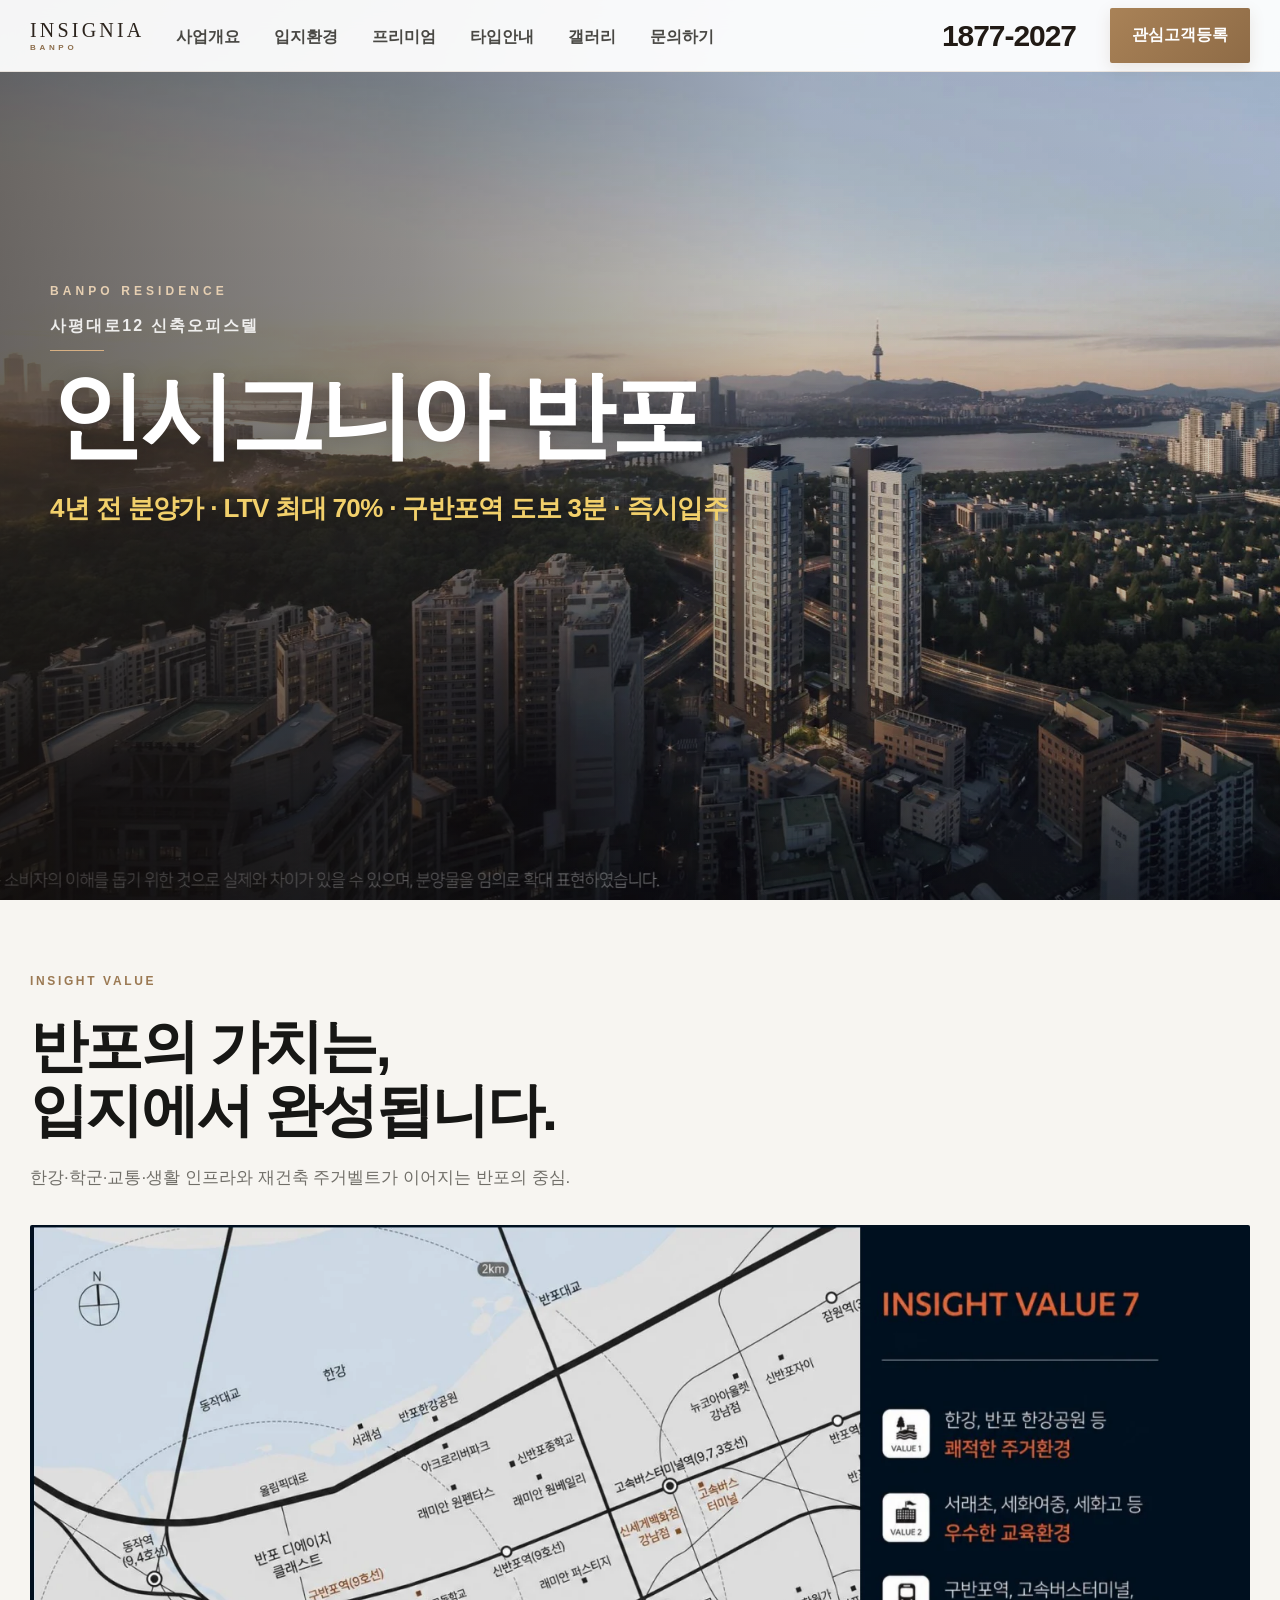
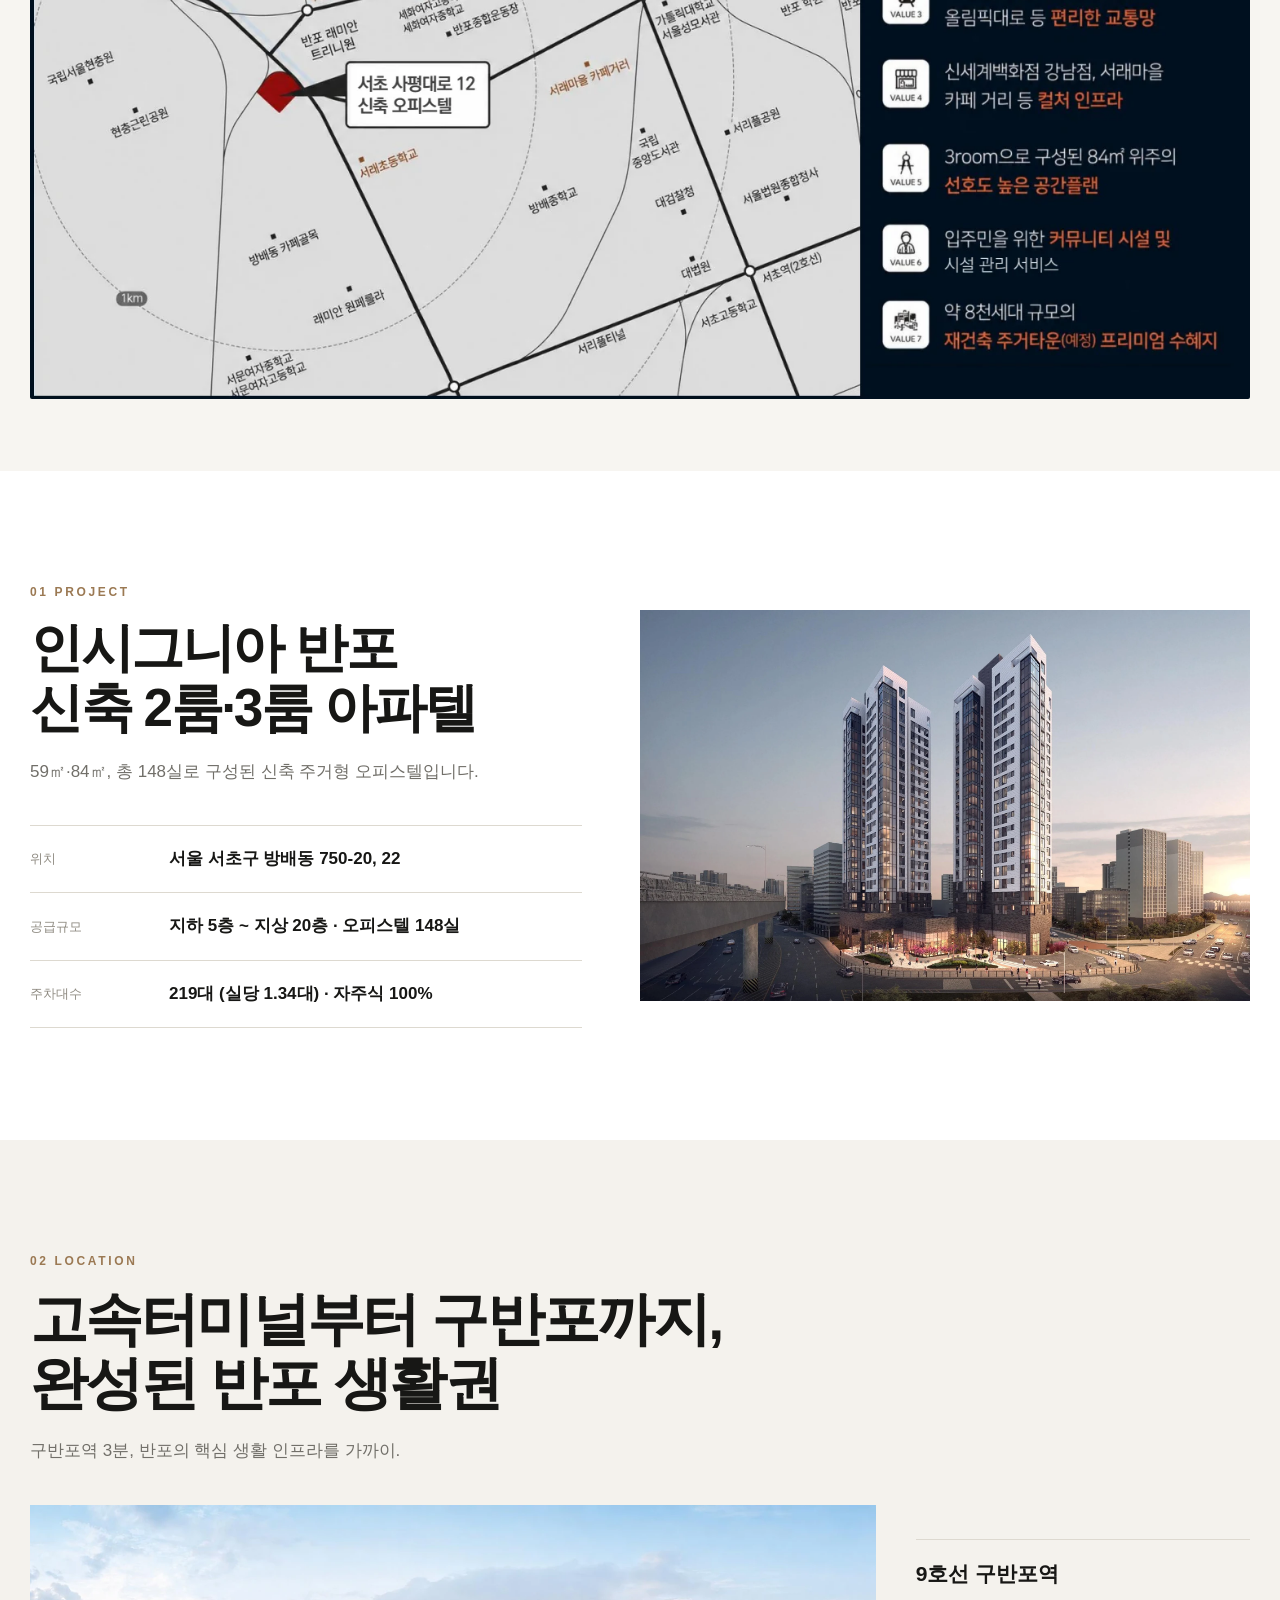
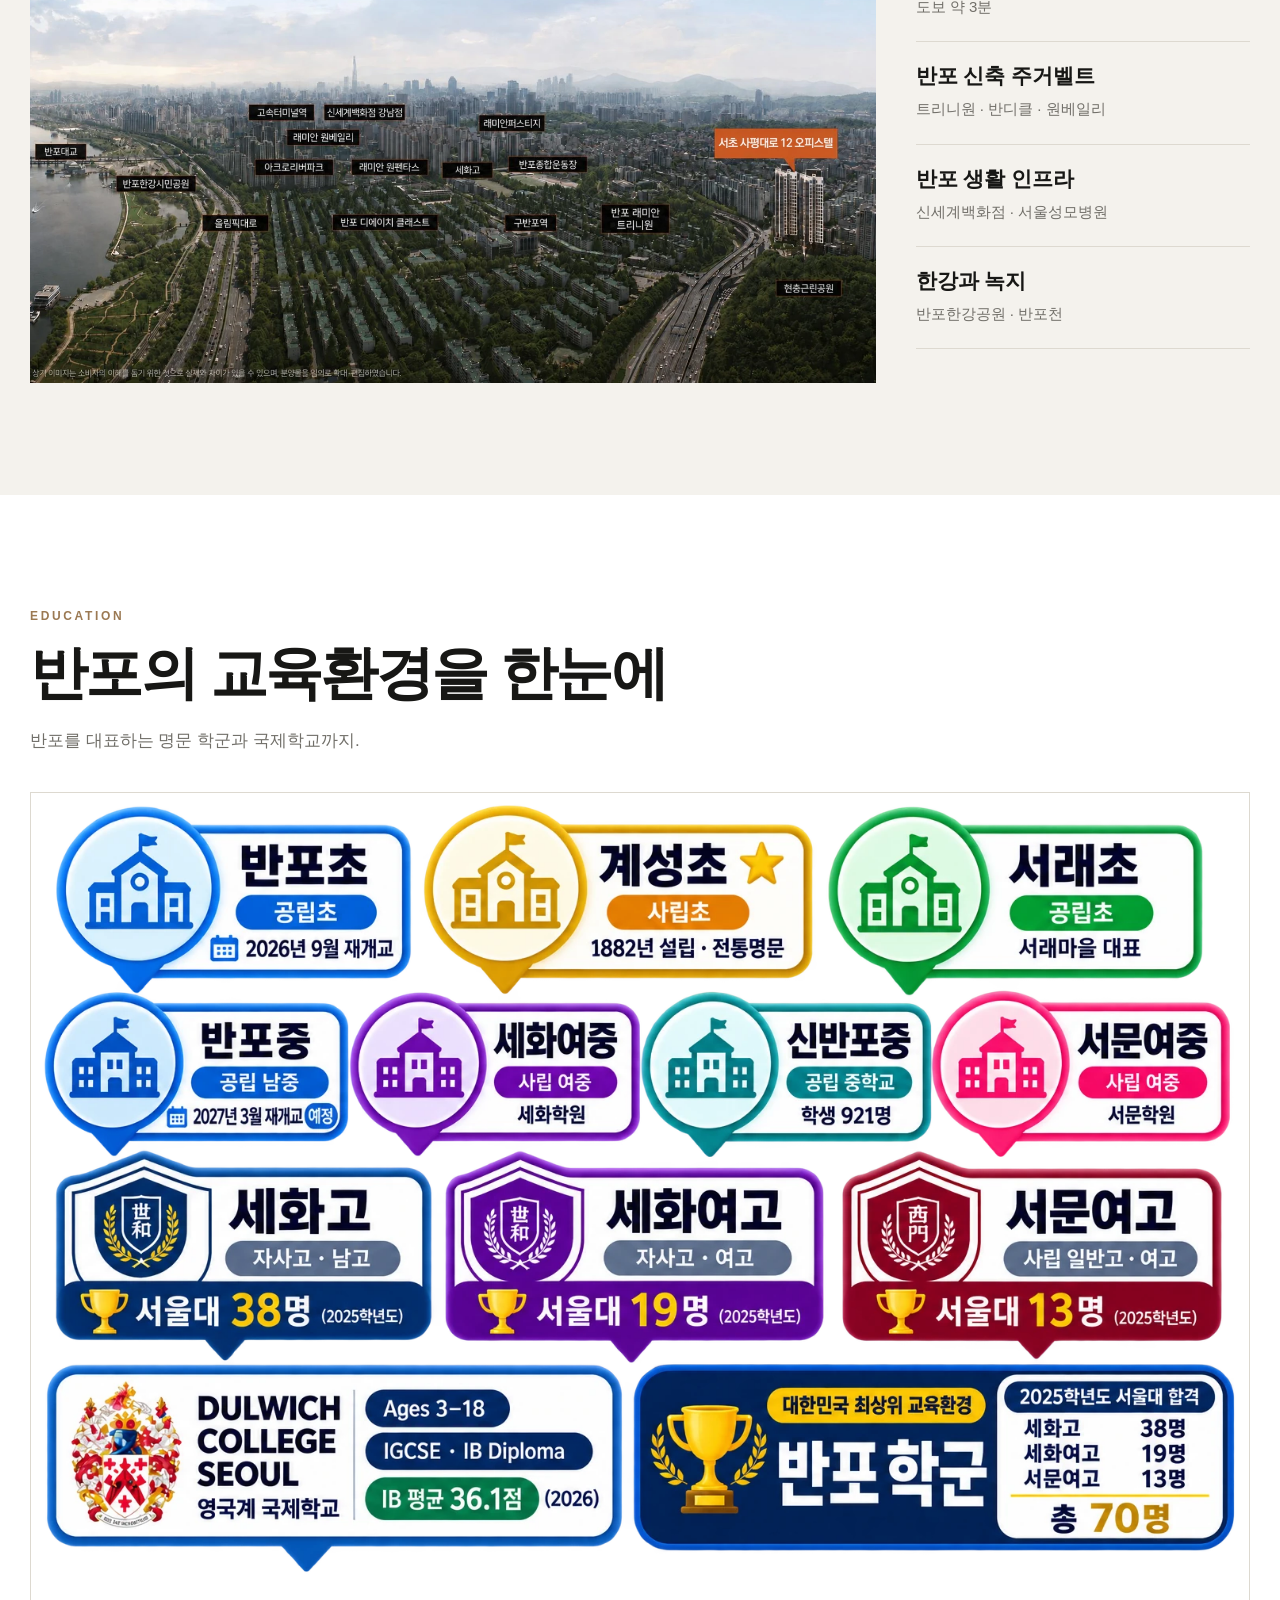
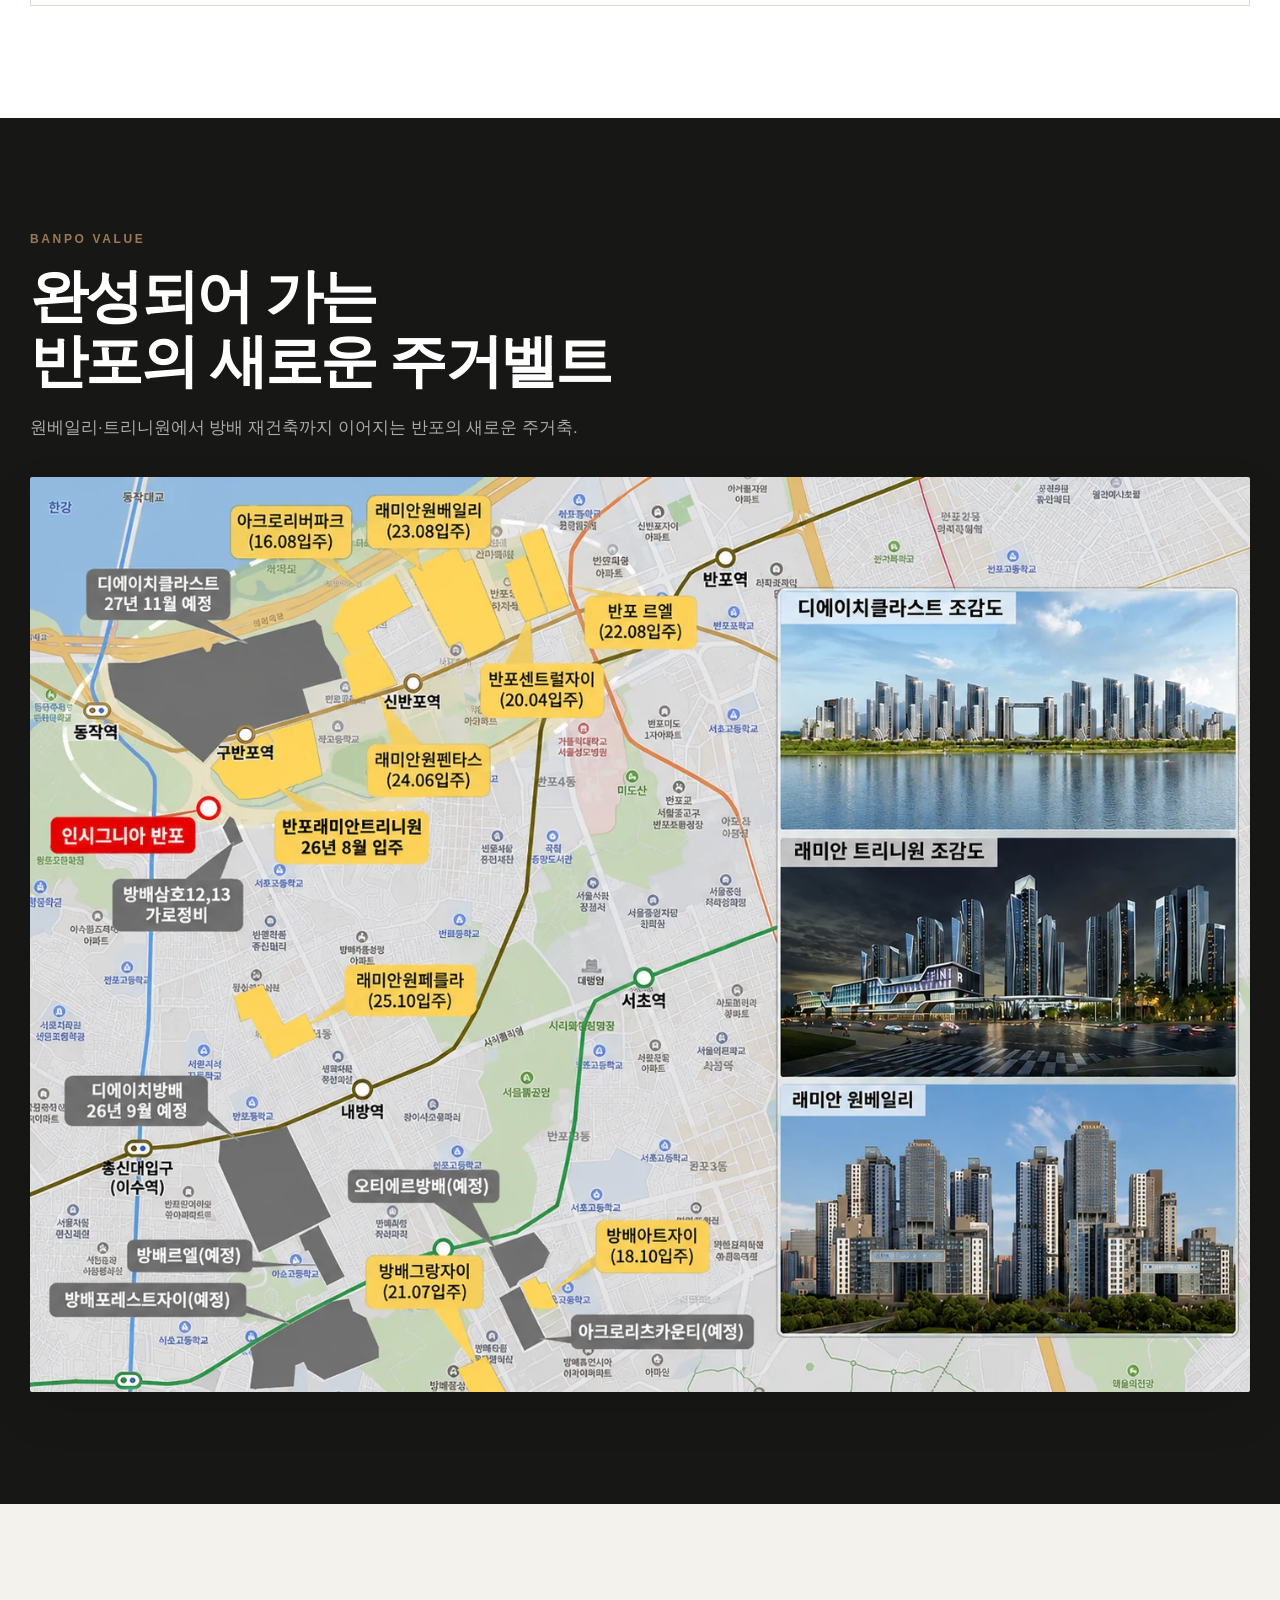
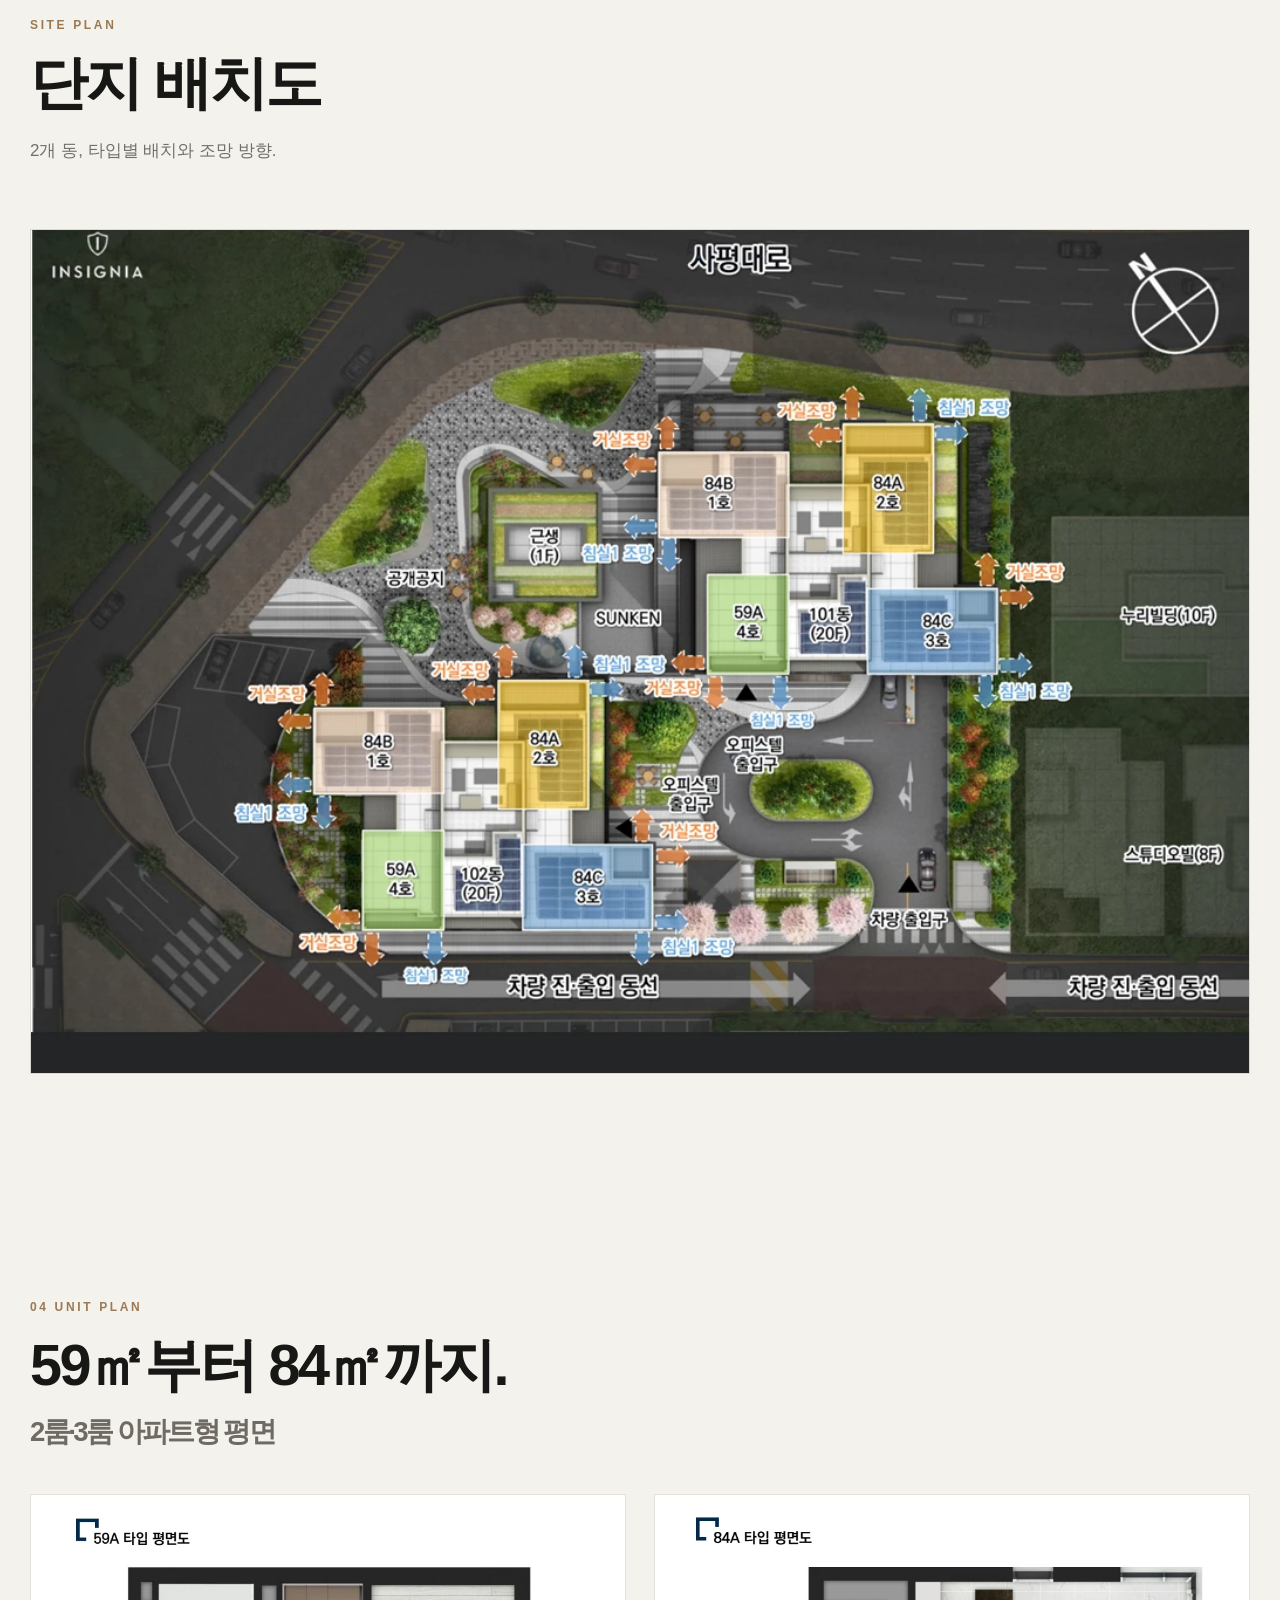
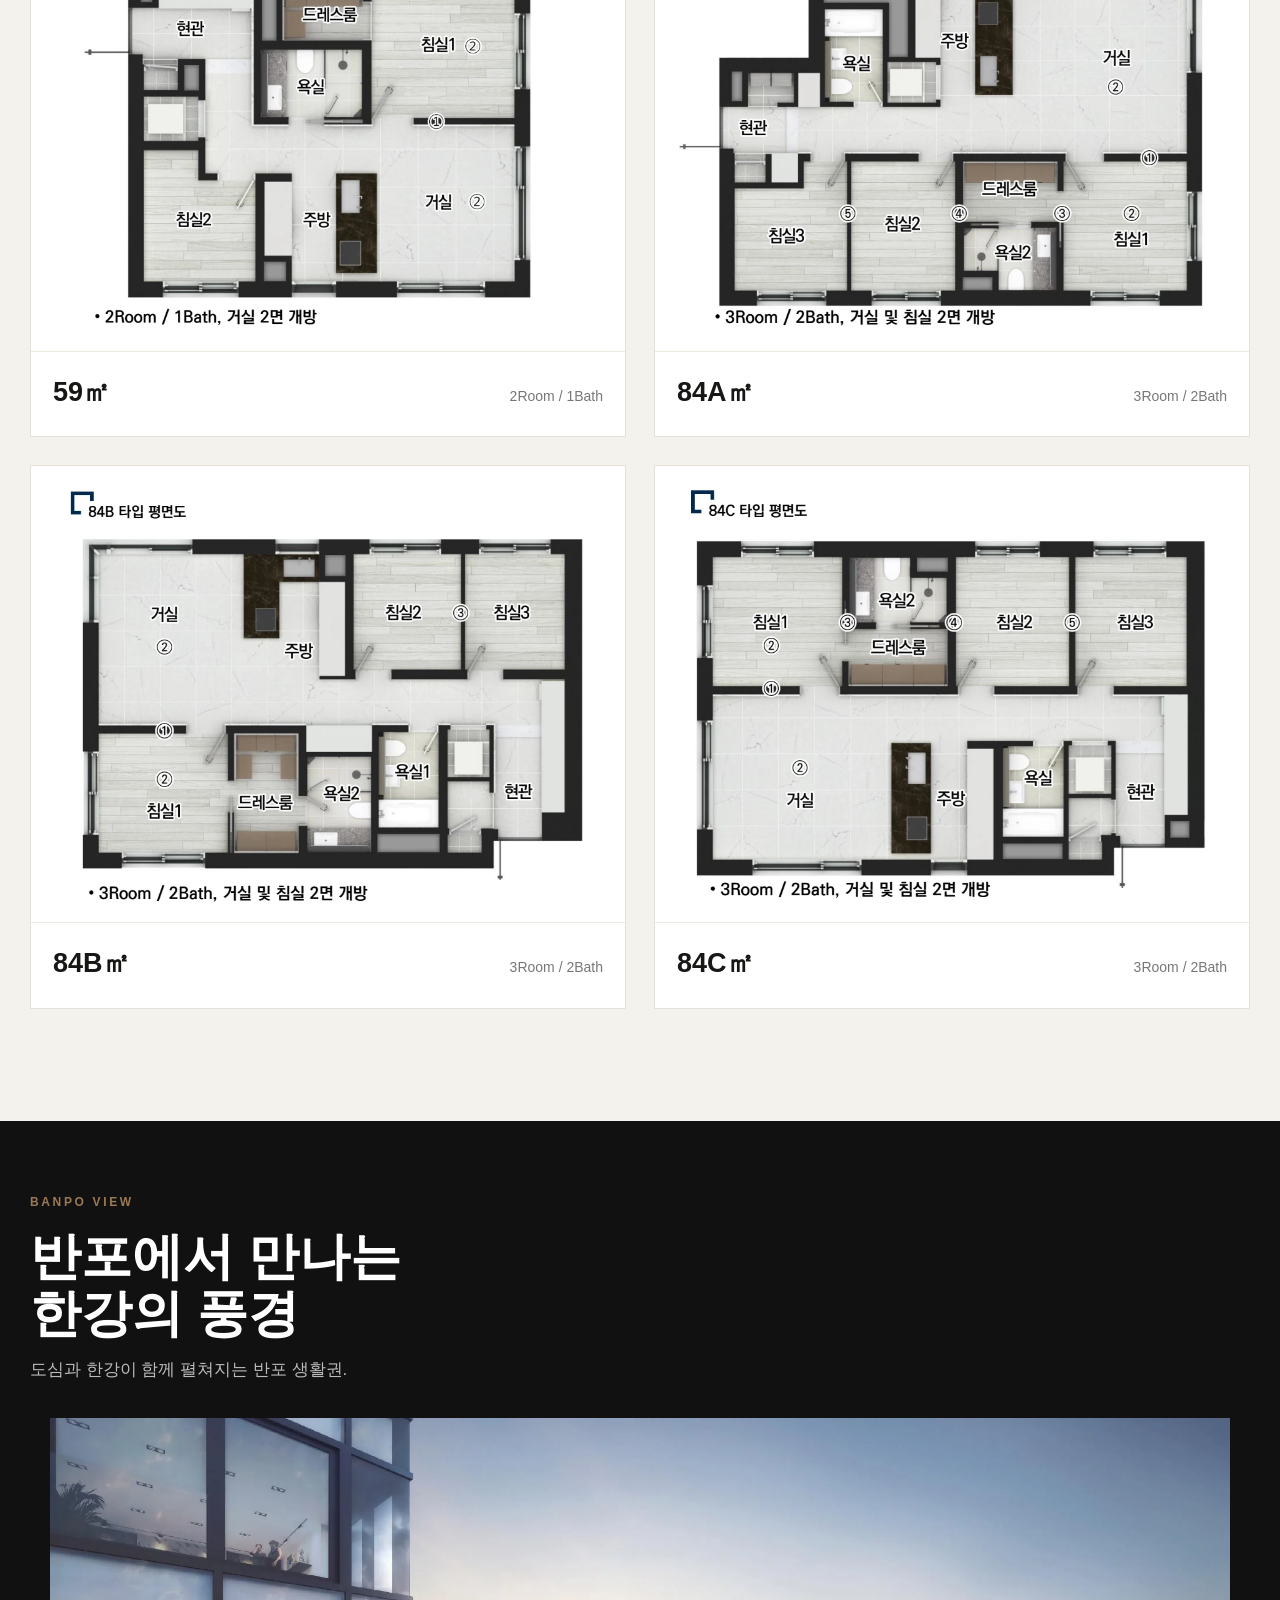
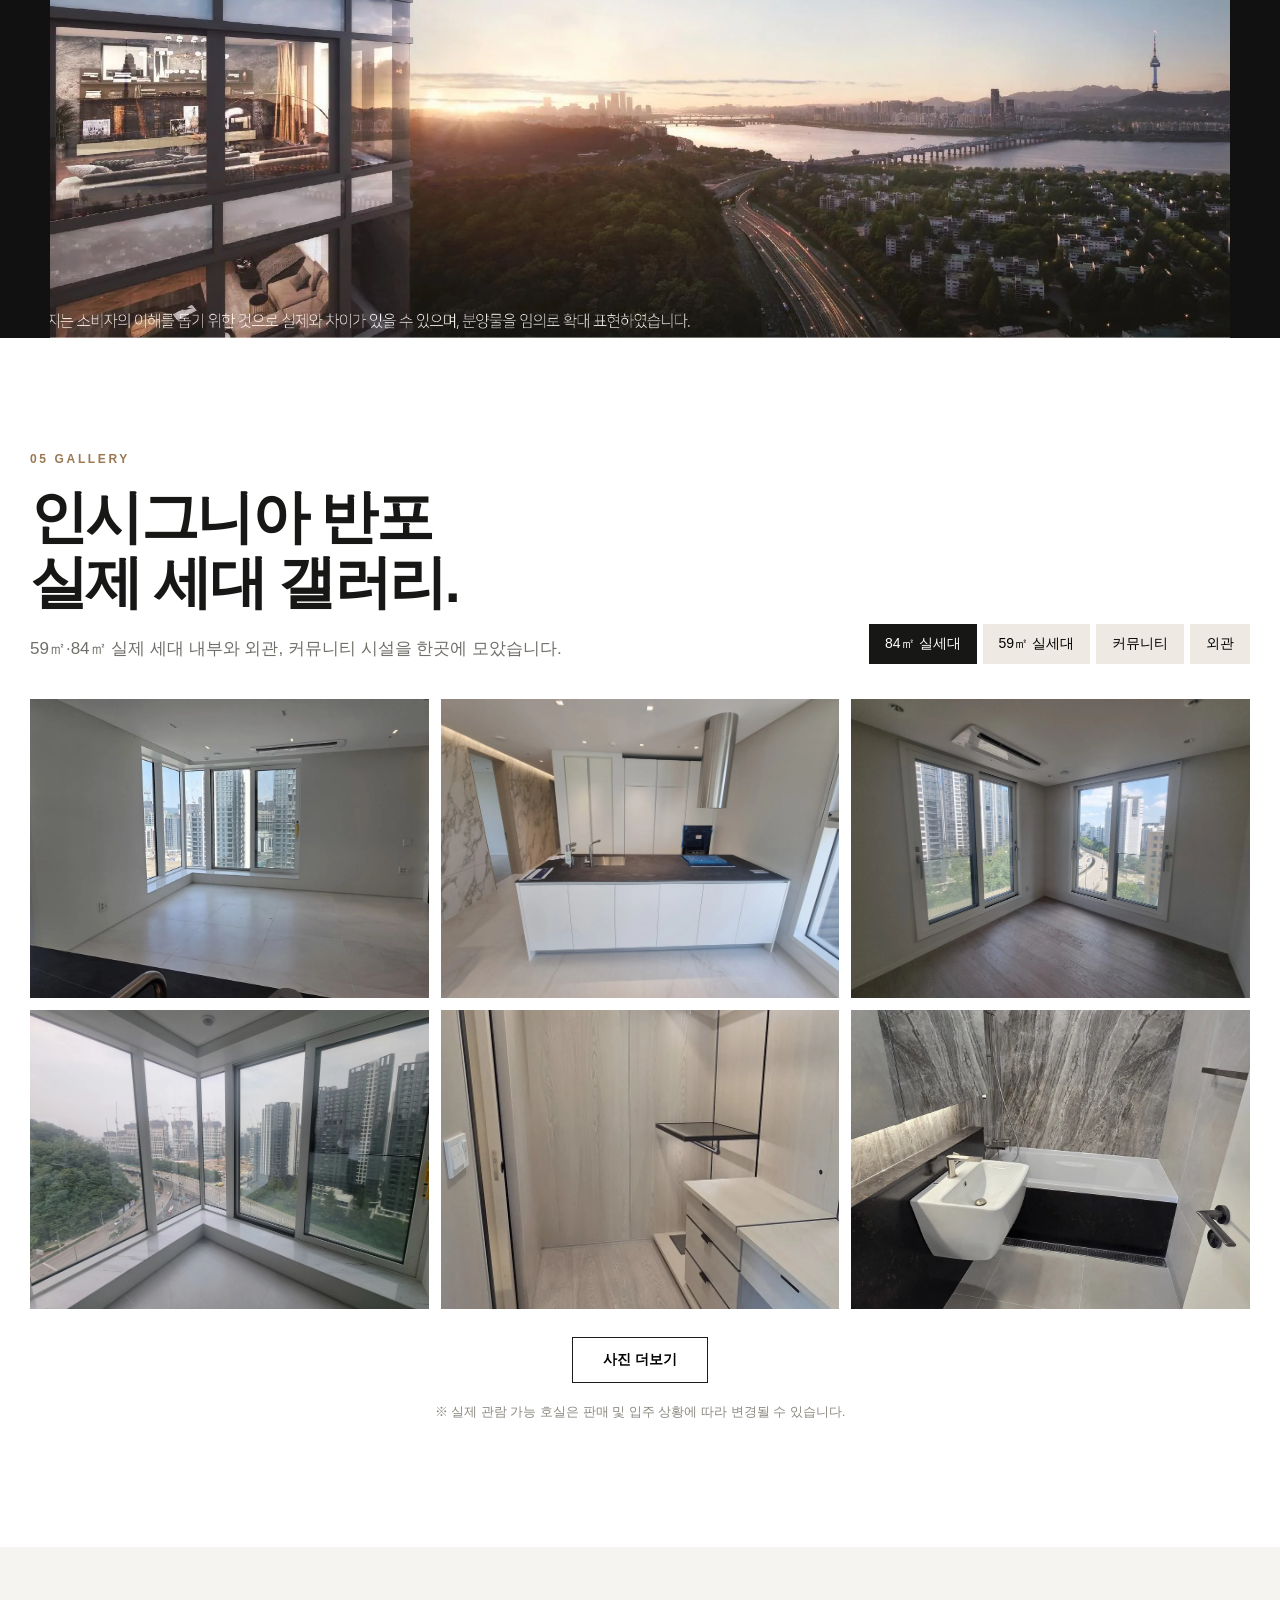
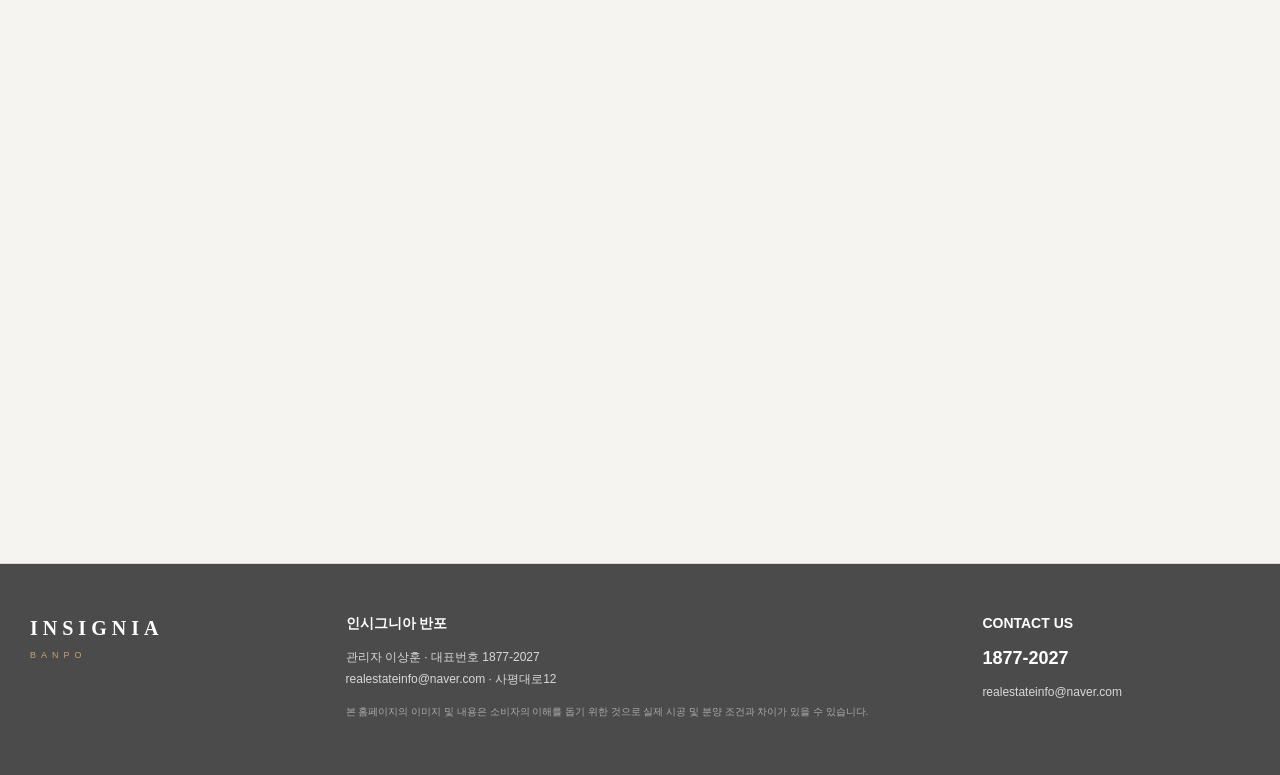
==== index.html @ 59c1c80b "Add files via upload" ====
<!DOCTYPE html>
<html lang="ko"><head>
<!-- Meta Pixel Code -->
<script>
!function(f,b,e,v,n,t,s)
{if(f.fbq)return;n=f.fbq=function(){n.callMethod?
n.callMethod.apply(n,arguments):n.queue.push(arguments)};
if(!f._fbq)f._fbq=n;n.push=n;n.loaded=!0;n.version='2.0';
n.queue=[];t=b.createElement(e);t.async=!0;
t.src=v;s=b.getElementsByTagName(e)[0];
s.parentNode.insertBefore(t,s)}(window, document,'script',
'https://connect.facebook.net/en_US/fbevents.js');
fbq('init', '1064935082589722');
fbq('track', 'PageView');
</script>
<noscript><img height="1" src="https://www.facebook.com/tr?id=1064935082589722&amp;ev=PageView&amp;noscript=1" style="display:none" width="1"/></noscript>
<!-- End Meta Pixel Code -->
<!-- Google tag (gtag.js) -->
<script async="" src="https://www.googletagmanager.com/gtag/js?id=G-LPCTFV9FSM"></script>
<script>
window.dataLayer = window.dataLayer || [];
function gtag(){dataLayer.push(arguments);}
gtag('js', new Date());
gtag('config', 'G-LPCTFV9FSM');
</script>
<meta charset="utf-8"/><meta content="width=device-width,initial-scale=1" name="viewport"/>
<title>인시그니아 반포 | 신축 2룸·3룸 오피스텔</title>
<meta content="구반포역 도보 3분 · 래미안 트리니원 맞은편 · 59㎡·84㎡ · 4년 전 분양가 · LTV 최대 70%" name="description"/>
<meta content="index,follow,max-image-preview:large" name="robots"/>
<link href="/favicon.svg" rel="icon" type="image/svg+xml"/>
<link href="/favicon.svg" rel="shortcut icon" type="image/svg+xml"/>
<style>:root{--point:#9b7953;--ink:#171715;--muted:#716f69;--line:#ddd9d0;--paper:#fff;--warm:#f4f2ed;--max:1220px}
*{box-sizing:border-box}html{scroll-behavior:smooth}body{margin:0;font-family:Arial,"Noto Sans KR",sans-serif;color:var(--ink);background:#fff;line-height:1.65}a{text-decoration:none;color:inherit}img{display:block;width:100%}.wrap{width:min(var(--max),calc(100% - 44px));margin:auto}.section{padding:112px 0}.alt{background:var(--warm)}.eyebrow{font-size:11px;letter-spacing:.22em;font-weight:800;color:var(--point);margin-bottom:15px}.title{font-size:clamp(32px,4.5vw,58px);line-height:1.12;letter-spacing:-.045em;margin:0 0 20px}.lead{max-width:720px;color:var(--muted);font-size:16px;margin:0}
header{position:fixed;top:0;left:0;right:0;height:72px;z-index:50;background:rgba(255,255,255,.9);backdrop-filter:blur(12px);border-bottom:1px solid rgba(0,0,0,.055)}.nav{height:100%;display:flex;align-items:center;gap:28px}.logo{font-size:15px;font-weight:900;letter-spacing:.13em;white-space:nowrap}.menu{margin-left:auto;display:flex;gap:25px;font-size:13px;color:#494844}.nav-cta{margin-left:6px;border:1px solid #1c1c1b;padding:10px 16px;font-size:12px}
.hero{height:max(720px,100vh);position:relative;color:#fff;display:flex;align-items:flex-end;background:#333;overflow:hidden}.hero-bg{position:absolute;inset:0;width:100%;height:100%;object-fit:cover}.hero:after{content:"";position:absolute;inset:0;background:linear-gradient(180deg,rgba(0,0,0,.12),rgba(0,0,0,.62))}.hero-content{position:relative;z-index:2;padding-bottom:92px}.hero-brand{font-size:12px;letter-spacing:.25em;margin-bottom:18px}.hero h1{white-space:pre-line;font-size:clamp(50px,7.7vw,104px);line-height:.94;letter-spacing:-.055em;margin:0 0 28px}.hero p{max-width:840px;font-size:clamp(17px,2vw,24px);color:rgba(255,255,255,.9);margin:0}.hero-buttons{display:flex;gap:10px;margin-top:32px}.btn{display:inline-flex;justify-content:center;align-items:center;min-height:48px;padding:0 22px;font-size:13px}.btn-white{background:#fff;color:#111}.btn-line{border:1px solid rgba(255,255,255,.65);color:#fff}
.project-grid{display:grid;grid-template-columns:.78fr 1.22fr;gap:70px;align-items:start}.facts{margin-top:38px;border-top:1px solid var(--line);display:grid;grid-template-columns:1fr 1fr}.fact{padding:18px 0;border-bottom:1px solid var(--line)}.fact:nth-child(odd){padding-right:24px}.fact small{display:block;color:#929088;font-size:11px;margin-bottom:4px}.fact b{font-size:15px}.project-photo{height:670px;object-fit:cover}
.location-grid{display:grid;grid-template-columns:1.35fr .65fr;gap:38px;margin-top:40px}.location-img{height:570px;object-fit:cover}.location-list{border-top:1px solid var(--line)}.loc{padding:22px 0;border-bottom:1px solid var(--line)}.loc b{display:block;font-size:18px;margin-bottom:5px}.loc span{font-size:13px;color:var(--muted)}
.premium-grid{display:grid;grid-template-columns:repeat(3,1fr);gap:18px;margin-top:42px}.premium{background:#fff;border:1px solid #ece9e3}.premium img{aspect-ratio:4/3;object-fit:cover}.premium-copy{padding:22px}.premium-num{color:var(--point);font-size:10px;letter-spacing:.18em;font-weight:800}.premium h3{margin:5px 0 8px;font-size:20px}.premium p{margin:0;color:var(--muted);font-size:13px}
.unit-head{display:flex;align-items:end;justify-content:space-between;gap:30px}.tabs{display:flex;gap:7px;flex-wrap:wrap}.tab{border:1px solid var(--line);background:#fff;padding:10px 17px;cursor:pointer}.tab.active{background:#171715;color:#fff;border-color:#171715}.unit-panel{display:grid;grid-template-columns:1.2fr .8fr;gap:55px;align-items:center;margin-top:34px}.floor-box{background:#fff;border:1px solid var(--line);padding:40px;min-height:550px;display:grid;place-items:center}.floor-box img{max-height:500px;object-fit:contain}.unit-text h3{font-size:55px;line-height:1;margin:0 0 12px}.unit-text strong{display:block;color:var(--point);font-size:14px;letter-spacing:.08em;margin-bottom:20px}.unit-text p{color:var(--muted)}
.gallery-head{display:flex;align-items:end;justify-content:space-between;gap:25px}.gallery-tabs{display:flex;gap:6px}.gallery-tabs button{border:0;background:#eeeae3;padding:9px 14px;cursor:pointer}.gallery-tabs .active{background:#171715;color:#fff}.gallery-grid{display:grid;grid-template-columns:2fr 1fr 1fr;gap:12px;margin-top:35px}.gallery-grid img{height:245px;object-fit:cover}.gallery-grid img:first-child{grid-row:span 2;height:502px}
.value{background:#171715;color:#fff}.value-grid{display:grid;grid-template-columns:.9fr 1.1fr;gap:60px;align-items:center}.value .lead{color:#aaa}.value-image{height:580px;object-fit:cover}.value-cards{display:grid;grid-template-columns:1fr 1fr;gap:1px;background:#393936;margin-top:35px}.value-card{background:#171715;padding:23px}.value-card b{font-size:18px}.value-card span{display:block;color:#969690;font-size:12px;margin-top:4px}
.contact-grid{display:grid;grid-template-columns:1fr auto;gap:40px;align-items:end}.phone{font-size:clamp(42px,7vw,80px);font-weight:900;letter-spacing:-.055em;margin-top:22px}.contact-actions{display:flex;gap:9px}.btn-dark{background:#171715;color:#fff}.btn-outline{border:1px solid #171715}footer{border-top:1px solid var(--line);padding:25px 0 95px;color:#888;font-size:11px}
.mobile-bar{display:none}.fade{opacity:0;transform:translateY(15px);transition:opacity .55s ease,transform .55s ease}.fade.show{opacity:1;transform:none}
@media(max-width:900px){.menu{display:none}.section{padding:80px 0}.project-grid,.location-grid,.unit-panel,.value-grid,.contact-grid{grid-template-columns:1fr}.project-photo{height:500px}.premium-grid{grid-template-columns:1fr 1fr}.gallery-grid{grid-template-columns:1fr 1fr}.gallery-grid img:first-child{grid-row:auto;grid-column:1/-1;height:360px}.gallery-grid img{height:230px}.unit-head,.gallery-head{align-items:flex-start;flex-direction:column}.value-image{height:420px}.mobile-bar{position:fixed;left:0;right:0;bottom:0;z-index:70;display:grid;grid-template-columns:1fr 1fr;box-shadow:0 -4px 18px rgba(0,0,0,.13)}.mobile-bar a{padding:15px;text-align:center;font-weight:800;font-size:14px}.mobile-bar a:first-child{background:#fff}.mobile-bar a:last-child{background:#171715;color:#fff}}
@media(max-width:620px){.wrap{width:calc(100% - 28px)}header{height:63px}.nav-cta{display:none}.hero{height:760px}.hero-content{padding-bottom:75px}.hero h1{font-size:52px}.hero p{font-size:16px}.facts{grid-template-columns:1fr}.fact:nth-child(odd){padding-right:0}.project-photo,.location-img{height:390px}.premium-grid{grid-template-columns:1fr}.floor-box{min-height:390px;padding:20px}.unit-text h3{font-size:45px}.gallery-grid{grid-template-columns:1fr}.gallery-grid img,.gallery-grid img:first-child{height:250px;grid-column:auto}.value-cards{grid-template-columns:1fr}.value-image{height:350px}.contact-actions{flex-direction:column}.phone{font-size:46px}}

.header-phone{margin-left:auto;font-size:20px;font-weight:900;letter-spacing:-.03em;white-space:nowrap}
.menu{margin-left:0}
.premium{overflow:hidden}
.premium img{transition:transform .35s ease}
.premium:hover img{transform:scale(1.018)}
.contact-actions .btn-dark{min-width:190px}
@media(max-width:900px){.header-phone{display:none}}


/* ===== v2.2 HERO REFINEMENT ===== */
header{
  background:rgba(255,255,255,.94);
  border-bottom:1px solid rgba(157,121,83,.16);
}
.logo{
  display:flex;flex-direction:column;align-items:flex-start;line-height:1;
  min-width:118px;
}
.logo-main{
  font-family:Georgia,"Times New Roman",serif;
  font-size:20px;font-weight:500;letter-spacing:.16em;color:#2c241d;
}
.logo-sub{
  margin-top:4px;font-size:8px;letter-spacing:.46em;color:#8c6d4b;
}
.menu a{position:relative;padding:26px 0 23px}
.menu a:after{
  content:"";position:absolute;left:0;right:100%;bottom:18px;height:1px;
  background:var(--point);transition:.25s ease;
}
.menu a:hover:after{right:0}
.header-phone{
  color:#2b2118;font-family:Georgia,"Times New Roman",serif;
  font-size:21px;
}
.nav-cta{
  border:0;background:linear-gradient(135deg,#a98257,#8e6b46);
  color:#fff;border-radius:2px;padding:11px 18px;font-weight:700;
  box-shadow:0 5px 16px rgba(121,87,48,.13)
}

.hero{
  background:#9b8a78;
}
.hero-bg{
  filter:brightness(1.08) saturate(.92) contrast(.96);
  transform:scale(1.005);
}
.hero:before{
  content:"";position:absolute;inset:0;z-index:1;
  background:
    linear-gradient(90deg,rgba(24,17,12,.52) 0%,rgba(24,17,12,.32) 31%,rgba(24,17,12,.08) 62%,rgba(24,17,12,.06) 100%);
}
.hero:after{
  background:
    linear-gradient(180deg,rgba(0,0,0,.05) 0%,rgba(0,0,0,.10) 40%,rgba(0,0,0,.34) 100%);
}
.hero-content{
  padding-bottom:54px;
  max-width:1180px;
}
.hero-kicker{
  font-size:10px;letter-spacing:.36em;color:#e6cfb2;font-weight:700;
  margin-bottom:12px;
}
.hero-brand{
  font-size:13px;letter-spacing:.13em;color:rgba(255,255,255,.88);margin-bottom:13px
}
.hero-line{
  width:54px;height:1px;background:#d7b083;margin:0 0 20px
}
.hero h1{
  font-family:Georgia,"Times New Roman","Noto Serif KR",serif;
  font-size:clamp(58px,7.4vw,106px);font-weight:500;
  letter-spacing:-.035em;line-height:.92;margin-bottom:25px;
  text-shadow:0 3px 20px rgba(0,0,0,.22)
}
.hero p{
  max-width:760px;font-size:clamp(16px,1.8vw,22px);
  color:rgba(255,255,255,.92);letter-spacing:-.01em
}
.hero-buttons{margin-top:26px}
.btn-white{
  background:#fff;color:#2b2118;font-weight:700;
  box-shadow:0 5px 18px rgba(0,0,0,.12)
}
.btn-line{
  background:rgba(255,255,255,.06);
  backdrop-filter:blur(5px);
}
.hero-meta{
  margin-top:44px;
  display:grid;grid-template-columns:repeat(4,1fr);
  max-width:900px;
  border-top:1px solid rgba(255,255,255,.38);
  border-bottom:1px solid rgba(255,255,255,.23);
  background:linear-gradient(90deg,rgba(255,255,255,.05),rgba(255,255,255,.015));
  backdrop-filter:blur(4px)
}
.hero-meta div{
  min-height:88px;padding:16px 18px 15px;
  border-right:1px solid rgba(255,255,255,.22);
  display:flex;flex-direction:column;justify-content:center
}
.hero-meta div:last-child{border-right:0}
.hero-meta span{
  font-size:9px;letter-spacing:.16em;color:#d6b488;margin-bottom:4px
}
.hero-meta b{
  font-size:14px;color:#fff;line-height:1.3
}
.hero-meta small{
  margin-top:3px;font-size:11px;color:rgba(255,255,255,.72)
}
@media(max-width:900px){
  .hero-content{padding-bottom:36px}
  .hero-meta{grid-template-columns:1fr 1fr;max-width:100%}
  .hero-meta div:nth-child(2){border-right:0}
  .hero-meta div:nth-child(-n+2){border-bottom:1px solid rgba(255,255,255,.2)}
}
@media(max-width:620px){
  .hero{height:820px}
  .hero-bg{filter:brightness(.96) saturate(.9)}
  .hero:before{
    background:linear-gradient(180deg,rgba(24,17,12,.12) 0%,rgba(24,17,12,.30) 50%,rgba(24,17,12,.60) 100%);
  }
  .hero-content{padding-bottom:30px}
  .hero h1{font-size:56px;line-height:.96}
  .hero-brand{font-size:11px}
  .hero-kicker{font-size:9px}
  .hero-meta{margin-top:30px}
  .hero-meta div{min-height:72px;padding:11px 12px}
  .hero-meta b{font-size:12px}
  .hero-meta small{font-size:10px}
}


/* ===== v2.3 TYPOGRAPHY / CONTENT / LIGHTBOX ===== */
body{
  font-family:Arial,"Noto Sans KR","Apple SD Gothic Neo","Malgun Gothic",sans-serif;
  font-size:17px;
}
.menu{font-size:15px;gap:30px}
.nav-cta{font-size:14px}
.header-phone{font-family:Arial,"Noto Sans KR","Malgun Gothic",sans-serif;font-size:22px}
.hero h1{
  font-family:Arial,"Noto Sans KR","Apple SD Gothic Neo","Malgun Gothic",sans-serif;
  font-weight:800;
  letter-spacing:-.055em;
}
.hero p{font-size:clamp(18px,1.9vw,23px)}
.hero-brand{font-size:14px}
.hero-meta b{font-size:16px}
.hero-meta small{font-size:12px}

.eyebrow{font-size:12px}
.title{font-size:clamp(38px,4.5vw,60px)}
.lead{font-size:18px;line-height:1.75;max-width:800px}
.fact small{font-size:13px}
.fact b{font-size:17px}
.loc b{font-size:21px}
.loc span{font-size:15px}

.project-grid{grid-template-columns:.82fr 1.18fr;align-items:center}
.project-photo{
  width:100%;height:auto;object-fit:contain;
  max-height:none;background:#f7f5f1;
}
.premium-grid{gap:20px}
.premium{
  position:relative;background:#fff;border:1px solid #e6e0d7;
  min-height:235px;display:flex;align-items:stretch;
}
.premium.text-only{border-top:3px solid var(--point)}
.premium-copy{padding:30px 28px 28px}
.premium-index{
  position:absolute;right:24px;top:20px;
  font-size:34px;font-weight:800;letter-spacing:-.05em;color:#ece6de
}
.premium-num{font-size:11px}
.premium h3{font-size:23px;margin-top:10px}
.premium p{font-size:16px;line-height:1.75;max-width:90%}
.premium.has-image{display:block}
.premium.has-image img{aspect-ratio:4/3;object-fit:cover}

.tab{font-size:15px}
.unit-text h3{font-size:60px}
.unit-text strong{font-size:16px}
.unit-text p{font-size:17px;line-height:1.8}

.gallery-tabs button{font-size:14px;padding:11px 16px}
.gallery-grid img{cursor:zoom-in}
.gallery-more-wrap{text-align:center;margin-top:28px}
.gallery-more{
  border:1px solid #1c1c1b;background:#fff;padding:13px 30px;
  font-size:14px;font-weight:700;cursor:pointer
}
.gallery-more:hover{background:#171715;color:#fff}
.gallery-more[hidden]{display:none}
.gallery-note{margin-top:18px;text-align:center;color:#8d8a82;font-size:13px}

.value-card b{font-size:20px}
.value-card span{font-size:14px}
.phone{font-size:clamp(48px,7vw,84px)}

.zoomable{cursor:zoom-in}

/* image lightbox */
.lightbox{
  position:fixed;inset:0;z-index:9999;display:none;
  align-items:center;justify-content:center;
  background:rgba(0,0,0,.91);padding:34px 74px;
}
.lightbox.open{display:flex}
.lightbox-image{
  max-width:94vw;max-height:90vh;width:auto;height:auto;object-fit:contain;
  box-shadow:0 14px 50px rgba(0,0,0,.45)
}
.lightbox-close,.lightbox-prev,.lightbox-next{
  position:fixed;border:0;background:rgba(255,255,255,.12);color:#fff;
  cursor:pointer;display:grid;place-items:center;backdrop-filter:blur(5px)
}
.lightbox-close{right:24px;top:20px;width:46px;height:46px;font-size:27px}
.lightbox-prev,.lightbox-next{top:50%;transform:translateY(-50%);width:50px;height:68px;font-size:32px}
.lightbox-prev{left:18px}.lightbox-next{right:18px}
.lightbox-caption{
  position:fixed;left:50%;bottom:18px;transform:translateX(-50%);
  color:rgba(255,255,255,.82);font-size:14px;text-align:center;max-width:80vw
}

@media(max-width:900px){
  body{font-size:16px}
  .lead{font-size:17px}
  .premium-grid{grid-template-columns:1fr 1fr}
  .premium{min-height:210px}
  .project-photo{height:auto}
  .lightbox{padding:64px 16px 56px}
  .lightbox-prev,.lightbox-next{width:42px;height:58px}
}
@media(max-width:620px){
  .title{font-size:38px}
  .hero h1{font-size:54px}
  .hero p{font-size:17px}
  .premium-grid{grid-template-columns:1fr}
  .premium{min-height:0}
  .premium-copy{padding:26px 23px}
  .premium p{max-width:100%}
  .gallery-tabs{gap:5px;flex-wrap:wrap}
  .gallery-tabs button{font-size:12px}
  .lightbox-prev{left:5px}.lightbox-next{right:5px}
}


/* ===== v2.4 DESKTOP HEADER + MOBILE EXPERIENCE ===== */
.menu{font-size:17px;gap:34px}
.header-phone{font-size:26px;font-weight:900}
.nav-cta{font-size:15px;padding:12px 20px}
.hero-meta{margin-top:34px}

@media(max-width:900px){
  header{height:64px}
  .nav{gap:14px}
  .logo-main{font-size:18px}
  .logo-sub{font-size:7px}
  .menu{display:none}
  .header-phone{display:none}
  .nav-cta{margin-left:auto;font-size:12px;padding:10px 13px}

  .section{padding:58px 0}
  .wrap{width:calc(100% - 28px)}

  /* HERO */
  .hero{
    height:auto;
    min-height:650px;
    max-height:none;
    align-items:flex-end;
  }
  .hero-bg{
    object-fit:cover;
    object-position:center 45%;
  }
  .hero-content{
    padding-top:140px;
    padding-bottom:22px;
  }
  .hero-kicker{font-size:9px;margin-bottom:10px}
  .hero-brand{font-size:11px;margin-bottom:10px}
  .hero-line{margin-bottom:16px}
  .hero h1{font-size:49px;line-height:.98;margin-bottom:18px}
  .hero p{font-size:16px;line-height:1.55;max-width:92%}
  .hero-meta{
    grid-template-columns:1fr 1fr;
    margin-top:24px;
  }
  .hero-meta div{
    min-height:66px;padding:10px 12px;
  }
  .hero-meta b{font-size:13px}
  .hero-meta small{font-size:10px}
  .hero-meta span{font-size:8px}

  /* PROJECT */
  .project-grid{
    display:flex;
    flex-direction:column;
    gap:28px;
  }
  .project-grid > div:first-child{order:2}
  .project-photo{
    order:1;
    width:100%;
    height:auto;
    max-height:none;
    object-fit:contain;
    background:#f6f4ef;
  }
  .facts{
    grid-template-columns:1fr 1fr;
    gap:0;
    margin-top:24px;
  }
  .fact{padding:14px 0}
  .fact small{font-size:11px}
  .fact b{font-size:14px}
  .project-grid .title{font-size:34px}
  .project-grid .lead{font-size:15px}

  /* LOCATION */
  .location-grid{display:flex;flex-direction:column;gap:24px;margin-top:28px}
  .location-img{
    width:100%;
    height:auto;
    max-height:none;
    object-fit:contain;
  }
  .location-list{
    display:grid;
    grid-template-columns:1fr 1fr;
    gap:0 18px;
  }
  .loc{padding:14px 0}
  .loc b{font-size:17px}
  .loc span{font-size:13px}

  /* PREMIUM horizontal cards instead of a long vertical stack */
  .premium-grid{
    display:flex;
    gap:14px;
    overflow-x:auto;
    scroll-snap-type:x mandatory;
    padding-bottom:8px;
    margin-right:-14px;
    padding-right:14px;
  }
  .premium-grid::-webkit-scrollbar{display:none}
  .premium{
    flex:0 0 82%;
    min-height:205px;
    scroll-snap-align:start;
  }
  .premium-copy{padding:24px 22px}
  .premium h3{font-size:20px}
  .premium p{font-size:14px;line-height:1.65}
  .premium-index{font-size:28px}

  /* UNIT */
  .unit-head{gap:18px}
  .unit-panel{
    display:flex;
    flex-direction:column;
    gap:22px;
    margin-top:26px;
  }
  .floor-box{
    width:100%;
    min-height:0;
    padding:16px;
  }
  .floor-box img{
    width:100%;
    height:auto;
    max-height:none;
    object-fit:contain;
  }
  .unit-text h3{font-size:42px}
  .unit-text strong{font-size:14px}
  .unit-text p{font-size:15px}
  .tabs{
    display:flex;
    flex-wrap:nowrap;
    overflow-x:auto;
    width:100%;
    padding-bottom:4px;
  }
  .tabs::-webkit-scrollbar{display:none}
  .tab{flex:0 0 auto;font-size:13px;padding:9px 14px}

  /* GALLERY */
  .gallery-head{gap:18px}
  .gallery-tabs{
    display:flex;
    flex-wrap:nowrap;
    overflow-x:auto;
    width:100%;
    padding-bottom:4px;
  }
  .gallery-tabs::-webkit-scrollbar{display:none}
  .gallery-tabs button{flex:0 0 auto}
  .gallery-grid{
    display:grid;
    grid-template-columns:1.35fr .65fr;
    gap:8px;
    margin-top:24px;
  }
  .gallery-grid img{
    width:100%;
    height:145px;
    object-fit:cover;
  }
  .gallery-grid img:first-child{
    grid-row:span 2;
    grid-column:auto;
    height:298px;
  }
  .gallery-grid img:nth-child(n+4){display:none}.gallery-grid.expanded img:nth-child(n+4){display:block}
  .gallery-more-wrap{margin-top:18px}
  .gallery-more{padding:11px 24px;font-size:13px}
  .gallery-note{font-size:11px;line-height:1.5}

  /* VALUE */
  .value-grid{
    display:flex;
    flex-direction:column;
    gap:26px;
  }
  .value-image{
    order:1;
    width:100%;
    height:auto;
    max-height:none;
    object-fit:contain;
  }
  .value-grid > div:first-child{order:2}
  .value-cards{
    grid-template-columns:1fr 1fr;
    margin-top:22px;
  }
  .value-card{padding:16px}
  .value-card b{font-size:16px}
  .value-card span{font-size:12px}
  .value .title{font-size:34px}
  .value .lead{font-size:14px}

  /* CONTACT */
  .contact-grid{
    display:block;
  }
  .contact-actions{display:none}
  .phone{font-size:46px;margin-top:14px}
  #contact .lead{font-size:14px}

  /* MOBILE FIXED CTA */
  .mobile-bar{
    display:grid;
    grid-template-columns:1fr 1fr;
    position:fixed;left:0;right:0;bottom:0;z-index:100;
    box-shadow:0 -4px 18px rgba(0,0,0,.14);
    padding-bottom:env(safe-area-inset-bottom);
    background:#fff;
  }
  .mobile-bar a{
    min-height:54px;
    display:flex;
    align-items:center;
    justify-content:center;
    font-size:15px;
    font-weight:800;
  }
  .mobile-bar a:first-child{
    background:#fff;color:#171715;
    border-top:1px solid #dedbd5;
  }
  .mobile-bar a:last-child{
    background:#171715;color:#fff;
  }
  footer{padding-bottom:90px}
}

@media(max-width:620px){
  .hero{min-height:620px}
  .hero-content{padding-top:120px}
  .hero h1{font-size:44px}
  .hero p{font-size:15px}
  .section{padding:50px 0}
  .title{font-size:32px}
  .lead{font-size:15px;line-height:1.7}
  .facts{grid-template-columns:1fr 1fr}
  .gallery-grid{grid-template-columns:1.35fr .65fr}
  .gallery-grid img{height:128px}
  .gallery-grid img:first-child{height:264px}
  .value-cards{grid-template-columns:1fr 1fr}
}


/* ===== v2.5 MOBILE TYPOGRAPHY / WRAPPING / INFO LIST ===== */
.nowrap{white-space:nowrap}
.hero-desc-item{white-space:nowrap}
.hero-dot{white-space:normal}

.facts.mobile-collapsible{
  display:block;
  border-top:1px solid var(--line);
}
.facts.mobile-collapsible .fact{
  display:grid;
  grid-template-columns:130px 1fr;
  gap:24px;
  align-items:center;
  padding:20px 0;
  border-bottom:1px solid var(--line);
}
.facts.mobile-collapsible .fact small{
  margin:0;
  font-size:13px;
  color:#8f8b82;
}
.facts.mobile-collapsible .fact b{
  font-size:17px;
  line-height:1.55;
}

@media(max-width:900px){
  header{height:54px}
  .nav{height:54px}
  .logo-main{font-size:17px}
  .logo-sub{font-size:7px;margin-top:3px}
  .nav-cta{font-size:11px;padding:8px 11px}

  .hero{min-height:600px}
  .hero-content{padding-top:104px;padding-bottom:20px}
  .hero-kicker{font-size:11px;letter-spacing:.29em}
  .hero-brand{font-size:14px;line-height:1.4}
  .hero h1{font-size:52px;line-height:.98;margin-bottom:20px}
  .hero p{font-size:18px;line-height:1.6;max-width:100%}
  .hero-desc-item{display:inline-block}
  .hero-meta{margin-top:24px}
  .hero-meta b{font-size:15px}
  .hero-meta small{font-size:12px}
  .hero-meta span{font-size:9px}

  .eyebrow{font-size:13px;letter-spacing:.21em}
  .title{font-size:38px;line-height:1.15}
  .lead{font-size:17px;line-height:1.75}

  .project-grid .title{font-size:38px}
  .project-grid .lead{font-size:16px}
  .facts.mobile-collapsible{
    margin-top:22px;
  }
  .facts.mobile-collapsible .fact{
    grid-template-columns:92px 1fr;
    gap:12px;
    min-height:72px;
    padding:16px 0;
  }
  .facts.mobile-collapsible .fact small{
    font-size:13px;
  }
  .facts.mobile-collapsible .fact b{
    font-size:16px;
    line-height:1.55;
  }

  .location-list{
    grid-template-columns:1fr 1fr;
    gap:0 20px;
  }
  .loc{
    min-height:116px;
    padding:18px 0;
  }
  .loc b{
    font-size:19px;
    line-height:1.35;
    word-break:keep-all;
  }
  .loc span{
    display:block;
    margin-top:8px;
    font-size:15px;
    line-height:1.65;
    word-break:keep-all;
  }

  .premium h3{font-size:22px;word-break:keep-all}
  .premium p{font-size:15px;word-break:keep-all}
  .unit-text h3{font-size:45px}
  .unit-text p{font-size:16px}
  .gallery-head .lead{font-size:16px}
  .gallery-tabs button{font-size:13px}
  .value .title{font-size:36px}
  .value .lead{font-size:15px}
  .phone{font-size:50px}
}

@media(max-width:620px){
  /* Mobile hero: show the full-width rendering instead of heavily cropping its sides. */
  .hero{
    min-height:680px;
    background:#252525;
  }
  .hero-bg{
    width:100%;
    height:auto;
    min-height:0;
    inset:0 auto auto 0;
    object-fit:contain;
    object-position:center top;
  }
  .hero:after{
    background:linear-gradient(180deg,rgba(0,0,0,.08) 0%,rgba(0,0,0,.30) 38%,rgba(0,0,0,.82) 78%,rgba(0,0,0,.96) 100%);
  }
  header{height:50px}
  .nav{height:50px}
  .wrap{width:calc(100% - 24px)}
  .hero{min-height:580px}
  .hero-content{padding-top:92px}
  .hero h1{font-size:46px}
  .hero p{font-size:17px;line-height:1.55}
  .hero-desc-item{
    display:inline;
    white-space:nowrap;
  }
  .hero-dot:nth-of-type(2){
    display:block;
    height:0;
    font-size:0;
  }

  .title{font-size:34px}
  .lead{font-size:16px}
  .eyebrow{font-size:12px}

  .facts.mobile-collapsible .fact{
    grid-template-columns:78px 1fr;
    gap:10px;
    min-height:68px;
  }
  .facts.mobile-collapsible .fact small{font-size:12px}
  .facts.mobile-collapsible .fact b{font-size:15px}

  .location-list{grid-template-columns:1fr 1fr}
  .loc{min-height:108px}
  .loc b{font-size:17px}
  .loc span{font-size:14px}

  .hero-meta b{font-size:14px}
  .hero-meta small{font-size:11px}
  .mobile-bar a{font-size:17px}
}


/* v2.5 corrected PROJECT info list */
#facts{
  display:block;
  border-top:1px solid var(--line);
}
#facts .fact{
  display:grid;
  grid-template-columns:130px 1fr;
  gap:24px;
  align-items:center;
  padding:20px 0;
  border-bottom:1px solid var(--line);
}
#facts .fact small{margin:0;font-size:13px;color:#8f8b82}
#facts .fact b{font-size:17px;line-height:1.55}

@media(max-width:900px){
  #facts{margin-top:22px}
  #facts .fact{
    grid-template-columns:92px 1fr;
    gap:12px;
    min-height:72px;
    padding:16px 0;
  }
  #facts .fact small{font-size:13px}
  #facts .fact b{font-size:16px;line-height:1.55}
}
@media(max-width:620px){
  #facts .fact{
    grid-template-columns:78px 1fr;
    gap:10px;
    min-height:68px;
  }
  #facts .fact small{font-size:12px}
  #facts .fact b{font-size:15px}
}


/* ===== v2.6 KOREAN MOBILE TYPOGRAPHY ===== */
@media(max-width:900px){
  body,
  p, li, dd, dt,
  .lead, .fact, .fact b, .fact small,
  .loc, .loc b, .loc span,
  .premium, .premium h3, .premium p,
  .unit-text, .unit-text h3, .unit-text strong, .unit-text p,
  .gallery-note, .value-card, .value-card b, .value-card span,
  .contact-grid {
    word-break:keep-all;
    overflow-wrap:break-word;
  }

  /* Do not split meaningful names/numeric expressions where avoidable */
  .unit-text p,
  .lead,
  .loc span,
  #facts .fact b {
    text-wrap:pretty;
  }

  /* Type copy is easier to read with slightly tighter measure */
  .unit-text p{
    max-width:34em;
    line-height:1.8;
  }
}


/* ===== v2.7 GLOBAL KOREAN TYPOGRAPHY / DESKTOP QA ===== */
html,body,
h1,h2,h3,h4,h5,h6,
p,li,dt,dd,span,b,strong,small,a,button,
.title,.lead,.fact,.loc,.premium,.unit-text,.value-card,.contact-grid{
  word-break:keep-all;
  overflow-wrap:break-word;
}

/* Desktop text widths tuned so Korean words do not split awkwardly */
@media(min-width:901px){
  .project-grid{grid-template-columns:.95fr 1.05fr;gap:58px}
  .project-grid > div:first-child{min-width:0}
  .project-grid .title{font-size:clamp(44px,4.15vw,58px);line-height:1.12}
  .project-grid .lead{max-width:620px}
  #facts .fact{grid-template-columns:115px 1fr}

  .premium-grid{gap:18px}
  .premium-copy{padding:28px 24px 27px}
  .premium h3{font-size:22px;line-height:1.35;padding-right:34px}
  .premium p{font-size:16px;line-height:1.72;max-width:100%}

  .location-grid{grid-template-columns:1.12fr .88fr;gap:52px}
  .loc b{line-height:1.35}
  .loc span{line-height:1.65}

  .unit-text p{max-width:520px;line-height:1.8}
  .gallery-head .lead{max-width:720px}
}

/* Preserve the already-stable mobile layout; only improve readability */
@media(max-width:900px){
  .hero p{font-size:19px;font-weight:600;text-shadow:0 2px 10px rgba(0,0,0,.3)}
  .hero-meta b{font-size:16px}
  .hero-meta small{font-size:13px}
}


/* ===== v2.8 FINAL PC TYPOGRAPHY / CTA ===== */
@media(min-width:901px){
  header nav a{font-size:16px;font-weight:600}
  header .phone{font-size:25px;font-weight:800}
  header .cta{font-size:15px;font-weight:800;padding:15px 21px}

  .hero p{font-size:22px;line-height:1.55;font-weight:600}
  .hero-meta b{font-size:17px;line-height:1.35}
  .hero-meta small{font-size:14px;line-height:1.45}

  .section-kicker{font-size:13px}
  .lead{font-size:17px;line-height:1.75}

  .contact .phone-big{font-size:76px}
  .contact .lead{font-size:18px;font-weight:500}
  .contact .cta,
  .contact a.cta,
  .contact button{font-size:18px!important;font-weight:800!important;padding:20px 34px!important;min-width:190px}

  .unit-head-sub{
    display:block;
    margin-top:14px;
    font-size:.48em;
    line-height:1.45;
    font-weight:600;
    color:#6f6b64;
  }
  .unit-common-note{
    margin-top:24px;
    font-size:15px;
    color:#77716a;
  }
}
@media(max-width:900px){
  .unit-head-sub{
    display:block;
    margin-top:10px;
    font-size:.48em;
    line-height:1.45;
    font-weight:600;
    color:#6f6b64;
  }
  .unit-common-note{font-size:15px;line-height:1.7;margin-top:18px}
}


/* ===== v2.9 FIRST VIEW PRIORITY / DESKTOP ONLY ===== */
@media(min-width:901px){

  /* HEADER: phone and CTA should read immediately */
  .menu{
    font-size:17px!important;
    gap:34px!important;
  }
  .header-phone{
    font-size:30px!important;
    font-weight:900!important;
    letter-spacing:-.035em!important;
    color:#211a15!important;
  }
  .nav-cta{
    font-size:16px!important;
    font-weight:800!important;
    padding:14px 22px!important;
  }

  /* HERO: keep the main title, strengthen everything around it */
  .hero-kicker{
    font-size:12px!important;
    letter-spacing:.34em!important;
    font-weight:800!important;
  }
  .hero-brand{
    font-size:16px!important;
    line-height:1.45!important;
    font-weight:600!important;
  }
  .hero h1{
    font-size:clamp(76px,7.4vw,108px)!important;
    line-height:.94!important;
    margin-bottom:28px!important;
  }
  .hero p{
    font-size:26px!important;
    line-height:1.5!important;
    font-weight:700!important;
    letter-spacing:-.025em!important;
    color:#fff!important;
    text-shadow:0 3px 16px rgba(0,0,0,.38)!important;
  }

  /* stronger local contrast around copy without darkening whole image */
  .hero:before{
    background:
      linear-gradient(90deg,
        rgba(24,17,12,.60) 0%,
        rgba(24,17,12,.42) 32%,
        rgba(24,17,12,.12) 63%,
        rgba(24,17,12,.04) 100%)!important;
  }

  /* KEY 4: visually useful, not decorative */
  .hero-meta{
    margin-top:34px!important;
    max-width:980px!important;
    background:rgba(24,20,17,.42)!important;
    border-top:1px solid rgba(255,255,255,.45)!important;
    border-bottom:1px solid rgba(255,255,255,.28)!important;
    backdrop-filter:blur(7px)!important;
  }
  .hero-meta div{
    min-height:102px!important;
    padding:17px 20px!important;
  }
  .hero-meta span{
    font-size:10px!important;
    font-weight:800!important;
  }
  .hero-meta b{
    font-size:19px!important;
    line-height:1.3!important;
    font-weight:800!important;
  }
  .hero-meta small{
    margin-top:5px!important;
    font-size:15px!important;
    line-height:1.35!important;
    color:rgba(255,255,255,.84)!important;
  }

  /* Small visual cue that content continues below */
  
}


/* ===== v3.0 CONTACT FINAL ===== */
#contact .contact-actions:empty{display:none}
#contact .phone{
  margin-top:20px;
}
@media(min-width:901px){
  #contact .title{
    font-size:clamp(46px,4.5vw,62px);
    line-height:1.12;
  }
  #contact .lead{
    margin-top:16px;
    font-size:20px!important;
    font-weight:700!important;
    color:#5f5a53;
  }
  #contact .phone{
    font-size:82px!important;
    letter-spacing:-.055em;
  }
}
@media(max-width:900px){
  #contact .title{
    font-size:36px;
    line-height:1.18;
  }
  #contact .lead{
    margin-top:12px;
    font-size:17px!important;
    font-weight:700!important;
  }
  #contact .phone{
    font-size:52px!important;
  }
}


/* ===== v3.1 CONTACT BALANCE ===== */
@media(min-width:901px){
  #contact .wrap{
    max-width:1320px!important;
  }
  #contact .contact-grid{
    display:block!important;
  }
  #contact .contact-copy{
    width:100%!important;
    max-width:none!important;
  }
  #contact .title{
    font-size:34px!important;
    line-height:1.25!important;
    white-space:nowrap!important;
    margin-bottom:34px!important;
    letter-spacing:-.035em!important;
  }
  #contact .lead{
    margin:0 0 8px!important;
    font-size:20px!important;
    line-height:1.4!important;
    font-weight:700!important;
    color:#8b653d!important;
  }
  #contact .phone{
    margin:0!important;
    font-size:86px!important;
    line-height:1.05!important;
    font-weight:900!important;
    letter-spacing:-.055em!important;
  }
}
@media(max-width:900px){
  #contact .title{
    font-size:27px!important;
    line-height:1.3!important;
    white-space:nowrap!important;
    margin-bottom:24px!important;
  }
  #contact .lead{
    margin:0 0 6px!important;
    font-size:17px!important;
    font-weight:700!important;
  }
  #contact .phone{
    margin:0!important;
  }
}


/* ===== v3.2 CONTACT REBUILD ===== */
#contact{
  padding:92px 0 86px!important;
}
#contact .contact-final{
  width:min(1220px,calc(100% - 44px));
  margin:0 auto;
}
#contact .contact-reservation{
  margin:0 0 32px;
  font-size:34px;
  line-height:1.25;
  font-weight:800;
  letter-spacing:-.035em;
  white-space:nowrap;
}
#contact .contact-action-label{
  margin:0 0 8px;
  font-size:21px;
  line-height:1.4;
  font-weight:800;
  color:#9b7953;
}
#contact .phone{
  margin:0!important;
  font-size:86px!important;
  line-height:1.05!important;
  font-weight:900!important;
  letter-spacing:-.055em!important;
}
@media(max-width:900px){
  #contact{
    padding:58px 0 78px!important;
  }
  #contact .contact-final{
    width:calc(100% - 28px);
  }
  #contact .contact-reservation{
    white-space:normal;
    margin-bottom:22px;
    font-size:26px;
    line-height:1.3;
  }
  #contact .contact-action-label{
    margin-bottom:6px;
    font-size:17px;
  }
  #contact .phone{
    font-size:50px!important;
  }
}


/* 2026-09-01 lightweight image sections */
.image-button{display:block;width:100%;padding:0;border:0;background:transparent;cursor:zoom-in;text-align:inherit}
.education-img,.site-plan-img{display:block;width:100%;height:auto;max-height:900px;object-fit:contain;background:#fff;border:1px solid var(--line);margin-top:36px}
.visual-break{width:100%;height:min(68vw,760px);min-height:420px;overflow:hidden;background:#171715}
.visual-break img{width:100%;height:100%;object-fit:cover;display:block}
.premium.has-image img{width:100%;display:block}
@media(max-width:620px){.education-img,.site-plan-img{margin-top:24px}.visual-break{height:62vh;min-height:360px}.education-visual .title,.site-plan-section .title{font-size:38px}}

/* ===== 2026-09-01 FINAL LIGHTWEIGHT CONTENT UPDATE ===== */
.insight-section{padding-top:72px;padding-bottom:72px;background:#f7f5f1}
.insight-section .eyebrow{margin-bottom:22px}
.insight-button,.redevelopment-button{display:block;width:100%;padding:0;border:0;background:transparent;cursor:zoom-in}
.insight-value-img,.redevelopment-map{width:100%;height:auto;display:block;border-radius:2px}
.redevelopment-section .lead{max-width:850px;margin-bottom:34px}
.redevelopment-map{box-shadow:0 18px 48px rgba(0,0,0,.10)}
.visual-showcase{background:#111;padding:0}
.visual-showcase-grid{display:grid;grid-template-columns:1fr 1.35fr 1fr;height:min(36vw,520px);overflow:hidden}
.visual-showcase figure{margin:0;min-width:0;overflow:hidden}
.visual-showcase img{width:100%;height:100%;object-fit:cover;display:block;transition:transform .5s ease}
.visual-showcase figure:hover img{transform:scale(1.015)}
.hero-meta-final small{line-height:1.35}
@media(max-width:900px){
  .insight-section{padding-top:52px;padding-bottom:52px}
  .visual-showcase-grid{grid-template-columns:1fr 1fr;height:auto}
  .visual-showcase figure{aspect-ratio:4/3}
  .visual-showcase figure.wide{grid-column:1/-1;aspect-ratio:16/9;grid-row:1}
}
@media(max-width:620px){
  .insight-section{padding-top:42px;padding-bottom:42px}
  .insight-section .wrap,.redevelopment-section .wrap{padding-left:18px;padding-right:18px}
  .insight-value-img,.redevelopment-map{border-radius:0}
  .redevelopment-section .lead{margin-bottom:24px}
  .visual-showcase-grid{grid-template-columns:1fr}
  .visual-showcase figure,.visual-showcase figure.wide{grid-column:auto;grid-row:auto;aspect-ratio:16/10}
  .visual-showcase figure.wide{aspect-ratio:16/9}
}
</style>
<link href="https://insigniabanpo.kr/" rel="canonical"/>
<meta content="website" property="og:type"/>
<meta content="인시그니아 반포" property="og:site_name"/>
<meta content="인시그니아 반포 | 신축 2룸·3룸 오피스텔" property="og:title"/>
<meta content="구반포역 도보 3분 · 래미안 트리니원 맞은편 · 59㎡·84㎡ · 4년 전 분양가 · LTV 최대 70%" property="og:description"/>
<meta content="https://insigniabanpo.kr/" property="og:url"/>
<meta content="https://insigniabanpo.kr/og-card.png" property="og:image"/>
<meta content="1200" property="og:image:width"/>
<meta content="630" property="og:image:height"/>
<meta content="image/png" property="og:image:type"/>
<meta content="summary_large_image" name="twitter:card"/>
<meta content="인시그니아 반포 | 신축 2룸·3룸 오피스텔" name="twitter:title"/>
<meta content="구반포역 도보 3분 · 래미안 트리니원 맞은편 · 59㎡·84㎡ · 4년 전 분양가 · LTV 최대 70%" name="twitter:description"/>
<meta content="https://insigniabanpo.kr/og-card.png" name="twitter:image"/>
<!-- BORAWARE LOG SCRIPT -->
<script type="text/javascript">
var protect_id = 'k141';
</script>
<script async="" src="//script.boraware.kr/protect_script_v2.js" type="text/javascript"></script>
<noscript><img border="0" src="//script.boraware.kr/protect_nbora.php?protect_id=k141" style="display:none;width:0;height:0;"/></noscript>
<!-- END OF BORAWARE LOG SCRIPT -->
<style id="v3-review-fixes">
/* review fixes 2026-09-01 */
.hero-content{padding-bottom:10vh}.hero-meta{display:none!important}
.insight-section .title{margin-top:14px}.insight-section .lead{margin-bottom:32px}.insight-button{margin-top:0}
.location-grid{grid-template-columns:minmax(0,2.15fr) minmax(260px,.85fr);gap:40px}.location-img{width:100%;height:auto;min-height:0;object-fit:contain}.location-list{align-self:center}.loc{padding:20px 0}
.visual-showcase{display:none!important}
.site-plan-section .lead{margin-bottom:28px}
.unit-grid{display:grid;grid-template-columns:repeat(2,minmax(0,1fr));gap:28px;margin-top:42px}.unit-card{background:#fff;border:1px solid #e5e0d8}.unit-card .image-button{width:100%;padding:18px;background:#fff}.unit-card img{width:100%;height:420px;object-fit:contain;cursor:zoom-in}.unit-card-copy{display:flex;align-items:baseline;justify-content:space-between;gap:16px;padding:18px 22px 22px;border-top:1px solid #eee9e1}.unit-card-copy h3{margin:0;font-size:27px}.unit-card-copy span{color:#777;font-size:14px}
.view-section{background:#111;color:#fff;padding:72px 0 0}.view-copy{padding-bottom:34px}.view-copy h2{font-size:clamp(36px,4vw,58px);line-height:1.12;margin:12px 0 14px}.view-copy p{color:#bbb;margin:0}.view-image{width:min(1180px,calc(100% - 48px));margin:0 auto;height:min(42vw,520px);overflow:hidden}.view-image img{width:100%;height:100%;object-fit:cover;display:block}
.gallery-grid{grid-template-columns:repeat(3,1fr);gap:12px}.gallery-grid img,.gallery-grid img:first-child{width:100%;height:270px;grid-row:auto;object-fit:cover}.gallery-grid img:first-child{grid-column:span 2;height:552px}.gallery-grid img:nth-child(2){height:270px}.gallery-grid img:nth-child(3){height:270px}
.contact-section{padding:105px 0 110px;text-align:center;background:#f6f4f0}.contact-modern .eyebrow{justify-content:center}.contact-modern h2{font-size:48px;margin:14px 0 15px}.contact-modern>p{color:#666;margin:0 auto 42px;max-width:620px}.contact-phone-label{font-size:14px;margin-bottom:7px}.contact-phone{display:inline-block;color:#171715;text-decoration:none;font-size:56px;font-weight:800;letter-spacing:-2px}.contact-buttons{display:flex;justify-content:center;gap:10px;margin-top:30px}.contact-buttons a{padding:15px 28px;text-decoration:none;font-weight:700}.contact-primary{background:var(--point);color:#fff}.contact-secondary{border:1px solid #aaa;color:#222;background:#fff}
.site-footer{background:#4b4b4b;color:#d8d8d8;padding:48px 0 54px}.footer-grid{display:grid;grid-template-columns:1fr 2.2fr 1fr;gap:48px;align-items:start}.footer-brand strong{display:block;color:#fff;font-family:Georgia,serif;letter-spacing:5px;font-size:20px}.footer-brand span{font-size:9px;letter-spacing:5px;color:#c6a174}.footer-info b,.footer-contact b{color:#fff;font-size:14px}.footer-info p{font-size:12px;line-height:1.8}.footer-info small{font-size:10px;line-height:1.6;color:#aaa}.footer-contact{display:flex;flex-direction:column;gap:9px}.footer-contact a{color:#fff;text-decoration:none;font-size:18px;font-weight:700}.footer-contact span{font-size:12px}
@media(max-width:900px){.location-grid{grid-template-columns:1fr}.unit-grid{grid-template-columns:1fr 1fr;gap:16px}.unit-card img{height:330px}.footer-grid{grid-template-columns:1fr;gap:28px}.gallery-grid{grid-template-columns:1fr 1fr}.gallery-grid img,.gallery-grid img:first-child{height:240px;grid-column:auto}.view-image{height:48vw}.contact-section{padding:80px 0}}
@media(max-width:620px){.hero-content{padding-bottom:70px}.location-img{height:auto}.unit-grid{grid-template-columns:1fr}.unit-card img{height:auto;max-height:440px}.unit-card-copy{padding:15px 17px}.view-section{padding-top:56px}.view-image{width:100%;height:58vw}.gallery-grid{grid-template-columns:1fr 1fr}.gallery-grid img,.gallery-grid img:first-child{height:190px}.contact-modern h2{font-size:38px}.contact-phone{font-size:42px}.contact-buttons{flex-direction:column}.footer-grid{gap:24px}}
</style>
<style id="v4-review-fixes">
.image-button.zoomable{cursor:zoom-in}
@media (min-width:621px){.contact-secondary{display:none!important}}
@media (max-width:620px){.contact-secondary{display:block}}
.gallery-tabs button[data-gallery="커뮤니티"]{white-space:nowrap}
</style>

<style id="v5-final-fixes">
/* Hero selling points */
.hero-content [data-hero-desc]{
  color:#F2D06B !important;
  text-shadow:0 2px 12px rgba(0,0,0,.42);
}

/* Equal gallery grid */
.gallery-grid{
  display:grid !important;
  grid-template-columns:repeat(3,minmax(0,1fr)) !important;
  gap:12px !important;
  margin-top:35px;
}
.gallery-grid img,
.gallery-grid img:first-child{
  width:100% !important;
  height:auto !important;
  aspect-ratio:4/3 !important;
  object-fit:cover !important;
  grid-row:auto !important;
  display:block;
}
.gallery-grid .gallery-photo{cursor:zoom-in}

/* Anchor offset for fixed header */
section[id]{scroll-margin-top:88px}

/* Mobile fixed CTA */
@media (max-width:620px){
  section[id]{scroll-margin-top:74px}
  .gallery-grid{
    grid-template-columns:repeat(2,minmax(0,1fr)) !important;
    gap:8px !important;
    margin-top:22px;
  }
  .gallery-grid img,
  .gallery-grid img:first-child{
    aspect-ratio:4/3 !important;
    height:auto !important;
  }
  .mobile-bar a{
    min-height:48px !important;
    padding:10px 8px !important;
    font-size:15px !important;
  }
  .mobile-bar a:first-child{
    background:#fff !important;
    color:#171715 !important;
  }
  .mobile-bar a:last-child{
    background:#A78358 !important;
    color:#fff !important;
  }
}
</style>
<style id="v6-gallery-fixes">
.gallery-grid{display:grid!important;grid-template-columns:repeat(3,minmax(0,1fr))!important;grid-auto-flow:row!important;gap:12px!important}
.gallery-grid>img,.gallery-grid>img:first-child,.gallery-grid>img:nth-child(n){width:100%!important;height:auto!important;aspect-ratio:4/3!important;object-fit:cover!important;grid-column:auto!important;grid-row:auto!important;display:block!important}
@media(max-width:620px){.gallery-grid{grid-template-columns:repeat(2,minmax(0,1fr))!important;gap:8px!important}.gallery-grid>img,.gallery-grid>img:first-child,.gallery-grid>img:nth-child(n){width:100%!important;height:auto!important;aspect-ratio:4/3!important;grid-column:auto!important;grid-row:auto!important;display:block!important}}

/* ===== FINAL MOBILE HERO BALANCE ===== */
@media(max-width:620px){
  .hero{
    height:560px!important;
    min-height:560px!important;
    max-height:560px!important;
    align-items:flex-end!important;
    background:#0b0a08!important;
  }
  .hero-bg{
    position:absolute!important;
    inset:0!important;
    width:100%!important;
    height:100%!important;
    object-fit:cover!important;
    object-position:56% 48%!important;
  }
  .hero:after{
    background:linear-gradient(180deg,rgba(0,0,0,.06) 0%,rgba(0,0,0,.12) 32%,rgba(0,0,0,.58) 58%,rgba(0,0,0,.90) 100%)!important;
  }
  .hero-content{
    padding-top:0!important;
    padding-bottom:28px!important;
  }
  .hero-kicker{margin-bottom:8px!important}
  .hero-brand{margin-bottom:10px!important}
  .hero-line{margin-bottom:14px!important}
  .hero h1{font-size:40px!important;line-height:1!important;margin-bottom:15px!important}
  .hero p{font-size:16px!important;line-height:1.5!important;max-width:100%!important}
}
</style>
<!-- Danggeun Market Code -->
<script>
  (function (w, d) {
    if (w.karrotPixel) return;
    var k = { stub: true, queue: [] };
    k.init = function () { k.queue.push(['init', arguments, Date.now()]); };
    k.track = function () { k.queue.push(['track', arguments, Date.now()]); };
    w.karrotPixel = k;
    var s = d.createElement('script');
    s.async = true;
    s.src = 'https://karrot-pixel.business.daangn.com/karrot-pixel.js';
    var f = d.getElementsByTagName('script')[0];
    f && f.parentNode ? f.parentNode.insertBefore(s, f) : d.head.appendChild(s);
  })(window, document);
  window.karrotPixel.init('1788248554693716001');
  window.karrotPixel.track('ViewPage');
</script>
<!-- End Danggeun Market Code -->
</head><body>
<header><div class="wrap nav"><a class="logo" href="#top"><span class="logo-main">INSIGNIA</span><span class="logo-sub">BANPO</span></a><nav class="menu"><a href="#project">사업개요</a><a href="#location">입지환경</a><a href="#insight-value">프리미엄</a><a href="#unit">타입안내</a><a href="#gallery">갤러리</a><a href="#contact">문의하기</a></nav><div class="header-phone" data-phone="">1877-2027</div><a class="nav-cta form-link" href="#contact">관심고객등록</a></div></header>
<section class="hero" id="top"><img alt="인시그니아 반포와 반포 일대" class="hero-bg" decoding="async" fetchpriority="high" loading="eager" src="assets/images/hero.webp"/><div class="wrap hero-content">
<div class="hero-kicker">BANPO RESIDENCE</div>
<div class="hero-brand" data-eyebrow="">사평대로12 신축오피스텔</div>
<div class="hero-line"></div>
<h1 data-hero-title=""></h1>
<p data-hero-desc=""></p>
</div></section>
<section class="section insight-section" id="insight-value"><div class="wrap fade"><div class="eyebrow">INSIGHT VALUE</div><h2 class="title">반포의 가치는,<br/>입지에서 완성됩니다.</h2><p class="lead">한강·학군·교통·생활 인프라와 재건축 주거벨트가 이어지는 반포의 중심.</p><button aria-label="인사이트 밸류 크게 보기" class="image-button zoomable insight-button" type="button"><img alt="인시그니아 반포 인사이트 밸류" class="insight-value-img" decoding="async" loading="lazy" src="assets/images/insight-value.webp"/></button></div></section>
<section class="section" id="project"><div class="wrap project-grid fade"><div><div class="eyebrow">01 PROJECT</div><h2 class="title">인시그니아 반포<br/>신축 2룸·3룸 아파텔</h2><p class="lead">59㎡·84㎡, 총 148실로 구성된 신축 주거형 오피스텔입니다.</p><div class="facts" id="facts"></div></div><img alt="인시그니아 반포 조감도" class="project-photo zoomable" data-zoom-group="project" decoding="async" loading="lazy" src="assets/images/project-aerial.webp"/></div></section>
<section class="section alt" id="location"><div class="wrap fade"><div class="eyebrow">02 LOCATION</div><h2 class="title">고속터미널부터 구반포까지,<br/>완성된 반포 생활권</h2><p class="lead">구반포역 3분, 반포의 핵심 생활 인프라를 가까이.</p><div class="location-grid"><img alt="인시그니아 반포 입지 항공 조감도" class="location-img zoomable" data-zoom-group="location" decoding="async" loading="lazy" src="assets/images/location-map.webp"/><div class="location-list" id="locations"></div></div></div></section><section class="section education-visual" id="education-visual"><div class="wrap fade"><div class="eyebrow">EDUCATION</div><h2 class="title">반포의 교육환경을 한눈에</h2><p class="lead">반포를 대표하는 명문 학군과 국제학교까지.</p><button aria-label="반포 학군 인포그래픽 크게 보기" class="image-button zoomable" type="button"><img alt="반포 학군 교육 인포그래픽" class="education-img" decoding="async" loading="lazy" src="assets/images/school-infographic.webp"/></button></div></section>
<section class="section value redevelopment-section" id="banpo-value"><div class="wrap fade"><div class="eyebrow">BANPO VALUE</div><h2 class="title">완성되어 가는<br/>반포의 새로운 주거벨트</h2><p class="lead">원베일리·트리니원에서 방배 재건축까지 이어지는 반포의 새로운 주거축.</p><button aria-label="인시그니아 반포 재건축 지도 크게 보기" class="image-button zoomable redevelopment-button" type="button"><img alt="인시그니아 반포 주변 신축 및 재건축 지도" class="redevelopment-map" decoding="async" loading="lazy" src="assets/images/banpo-redevelopment-map.webp"/></button></div></section>

<section class="section alt site-plan-section" id="site-plan"><div class="wrap fade"><div class="eyebrow">SITE PLAN</div><h2 class="title">단지 배치도</h2><p class="lead">2개 동, 타입별 배치와 조망 방향.</p><button aria-label="배치도 크게 보기" class="image-button zoomable" type="button"><img alt="인시그니아 반포 배치도" class="site-plan-img" decoding="async" loading="lazy" src="assets/images/site-plan.webp"/></button></div></section>
<section class="section alt" id="unit"><div class="wrap fade"><div class="eyebrow">04 UNIT PLAN</div><h2 class="title">59㎡부터 84㎡까지.<br/><span class="unit-head-sub">2룸·3룸 아파트형 평면</span></h2><div class="unit-grid">
<article class="unit-card"><button class="image-button zoomable" data-zoom-group="unit" type="button"><img src="assets/images/unit-59.webp" loading="lazy" decoding="async" alt="인시그니아 반포 59㎡ 평면도"></button><div class="unit-card-copy"><h3>59㎡</h3><span>2Room / 1Bath</span></div></article>
<article class="unit-card"><button class="image-button zoomable" data-zoom-group="unit" type="button"><img src="assets/images/unit-84a.webp" loading="lazy" decoding="async" alt="인시그니아 반포 84A㎡ 평면도"></button><div class="unit-card-copy"><h3>84A㎡</h3><span>3Room / 2Bath</span></div></article>
<article class="unit-card"><button class="image-button zoomable" data-zoom-group="unit" type="button"><img src="assets/images/unit-84b.webp" loading="lazy" decoding="async" alt="인시그니아 반포 84B㎡ 평면도"></button><div class="unit-card-copy"><h3>84B㎡</h3><span>3Room / 2Bath</span></div></article>
<article class="unit-card"><button class="image-button zoomable" data-zoom-group="unit" type="button"><img src="assets/images/unit-84c.webp" loading="lazy" decoding="async" alt="인시그니아 반포 84C㎡ 평면도"></button><div class="unit-card-copy"><h3>84C㎡</h3><span>3Room / 2Bath</span></div></article>
</div></div></section>
<section class="view-section" id="visual-break"><div class="wrap view-copy"><div class="eyebrow">BANPO VIEW</div><h2>반포에서 만나는<br/>한강의 풍경</h2><p>도심과 한강이 함께 펼쳐지는 반포 생활권.</p></div><div class="view-image"><img alt="반포 한강 조망" decoding="async" loading="lazy" src="assets/images/hangang-view-02.webp"/></div></section>
<section class="section" id="gallery"><div class="wrap fade"><div class="gallery-head"><div><div class="eyebrow">05 GALLERY</div><h2 class="title">인시그니아 반포<br/>실제 세대 갤러리.</h2><p class="lead">59㎡·84㎡ 실제 세대 내부와 외관, 커뮤니티 시설을 한곳에 모았습니다.</p></div><div class="gallery-tabs"><button class="active" data-gallery="84">84㎡ 실세대</button><button data-gallery="59">59㎡ 실세대</button><button data-gallery="커뮤니티">커뮤니티</button><button data-gallery="외관">외관</button></div></div><div class="gallery-grid" id="gallery-grid"></div><div class="gallery-more-wrap"><button class="gallery-more" id="gallery-more" type="button">사진 더보기</button></div><p class="gallery-note">※ 실제 관람 가능 호실은 판매 및 입주 상황에 따라 변경될 수 있습니다.</p></div></section>
<section class="contact-section" id="contact"><div class="wrap contact-modern fade"><div class="eyebrow">CONTACT</div><h2>분양 문의</h2><p>홍보관은 예약제로 운영됩니다.<br/>관심고객등록 해주시면 담당자가 빠르게 연락드리도록 하겠습니다.</p><div class="contact-phone-label">대표번호</div><a class="contact-phone" href="tel:18772027">1877-2027</a><div class="contact-buttons"><a class="form-link contact-primary" href="#">관심고객등록</a><a class="contact-secondary" href="tel:18772027">전화상담</a></div></div></section>
<footer class="site-footer"><div class="wrap footer-grid"><div class="footer-brand"><strong>INSIGNIA</strong><span>BANPO</span></div><div class="footer-info"><b>인시그니아 반포</b><p>관리자 이상훈 · 대표번호 1877-2027<br/>realestateinfo@naver.com · 사평대로12</p><small>본 홈페이지의 이미지 및 내용은 소비자의 이해를 돕기 위한 것으로 실제 시공 및 분양 조건과 차이가 있을 수 있습니다.</small></div><div class="footer-contact"><b>CONTACT US</b><a href="tel:18772027">1877-2027</a><span>realestateinfo@naver.com</span></div></div></footer>
<div class="mobile-bar"><a data-phone-link="" href="#">전화상담</a><a class="form-link" href="#">관심고객등록</a></div>
<div aria-hidden="true" class="lightbox" id="lightbox">
<button aria-label="닫기" class="lightbox-close" type="button">×</button>
<button aria-label="이전 이미지" class="lightbox-prev" type="button">‹</button>
<img alt="" class="lightbox-image"/>
<button aria-label="다음 이미지" class="lightbox-next" type="button">›</button>
<div class="lightbox-caption"></div>
</div>
<script>/* =========================================================
   현장별 수정 영역
   다음 현장 제작 시 이 SITE 객체의 텍스트/전화번호/이미지 경로를
   우선 수정하면 됩니다. 레이아웃 CSS/JS는 가급적 수정하지 마세요.
   ========================================================= */
const SITE = {
  brand: "INSIGNIA BANPO",
  projectName: "인시그니아 반포",
  eyebrow: "사평대로12 신축오피스텔",
  heroTitle: "인시그니아 반포",
  heroDescription: "4년 전 분양가 · LTV 최대 70% · 구반포역 도보 3분 · 즉시입주",
  phone: "1877-2027",
  formUrl: "https://naver.me/xoGWjKYs",
  pointColor: "#9b7953",
  seo: {
    title: "인시그니아 반포 | 구반포역 3분 신축 59㎡·84㎡ 오피스텔",
    description: "인시그니아 반포 59㎡·84㎡ 신축 오피스텔. 구반포역 도보 3분, 래미안 트리니원 맞은편, 즉시입주 가능 호실·실제 세대·평면도·입지 안내."
  },
  /* 사업개요 */
  facts: [
    ["위치","서울 서초구 방배동 750-20, 22"],
    ["공급규모","지하 5층 ~ 지상 20층 · 오피스텔 148실"],
    ["주차대수","219대 (실당 1.34대) · 자주식 100%"]
  ],
  /* 입지환경 */
  locations: [
    ["9호선 구반포역","도보 약 3분"],
    ["반포 신축 주거벨트","트리니원 · 반디클 · 원베일리"],
    ["반포 생활 인프라","신세계백화점 · 서울성모병원"],
    ["한강과 녹지","반포한강공원 · 반포천"]
  ],
  /* 타입/평면 */
  units: {
    "59": {title:"59㎡", subtitle:"2Room / 1Bath", description:"59㎡ 실거주형 평면입니다.", image:"assets/images/unit-59.webp"},
    "84A": {title:"84A㎡", subtitle:"3Room / 2Bath", description:"84A㎡ 3룸 2욕실 평면입니다.", image:"assets/images/unit-84a.webp"},
    "84B": {title:"84B㎡", subtitle:"3Room / 2Bath", description:"84B㎡ 3룸 2욕실 평면입니다.", image:"assets/images/unit-84b.webp"},
    "84C": {title:"84C㎡", subtitle:"3Room / 2Bath", description:"84C㎡ 3룸 2욕실 평면입니다.", image:"assets/images/unit-84c.webp"}
  }
};</script><script>document.documentElement.style.setProperty("--point", SITE.pointColor);
document.title = SITE.seo.title;
document.querySelector('meta[name="description"]').content = SITE.seo.description;
document.querySelectorAll("[data-brand]").forEach(x=>x.textContent=SITE.brand);
document.querySelectorAll("[data-eyebrow]").forEach(x=>x.textContent=SITE.eyebrow);
document.querySelector("[data-hero-title]").textContent=SITE.heroTitle;
document.querySelector("[data-hero-desc]").innerHTML=SITE.heroDescription
  .split(" · ")
  .map((x,i,a)=>`<span class="hero-desc-item">${x}</span>${i<a.length-1?'<span class="hero-dot"> · </span>':''}`)
  .join("");
document.querySelectorAll("[data-phone]").forEach(x=>x.textContent=SITE.phone);
document.querySelectorAll("[data-phone-link]").forEach(x=>x.href="tel:"+SITE.phone.replace(/-/g,""));

document.querySelectorAll(".form-link").forEach(x=>{
  if(SITE.formUrl){
    x.href=SITE.formUrl;
    x.target="_blank";
    x.rel="noopener";
  }else{
    x.href="#contact";
    x.addEventListener("click",e=>{
      if(x.closest("#contact")) e.preventDefault();
    });
  }
});

document.querySelector("#facts").innerHTML=SITE.facts.map(([a,b])=>`<div class="fact"><small>${a}</small><b>${b}</b></div>`).join("");
document.querySelector("#locations").innerHTML=SITE.locations.map(([a,b])=>`<div class="loc"><b>${a}</b><span>${b}</span></div>`).join("");

const galleries={
 "84":["assets/images/gallery84-14-living.webp", "assets/images/gallery84-03-kitchen.webp", "assets/images/gallery84-04-room.webp", "assets/images/gallery84-01-living-kitchen.webp", "assets/images/gallery84-13-dressing.webp", "assets/images/gallery84-15-bathtub.webp", "assets/images/gallery84-02-living.webp", "assets/images/gallery84-08-kitchen.webp", "assets/images/gallery84-10-room.webp", "assets/images/gallery84-06-living.webp"],
 "59":["assets/images/gallery59-02-living-kitchen.webp", "assets/images/gallery59-01-room.webp", "assets/images/gallery59-04-dressing.webp", "assets/images/gallery59-03-living.webp", "assets/images/gallery-59-07.webp", "assets/images/gallery59-05-kitchen.webp", "assets/images/gallery-59-06.webp", "assets/images/gallery-59-08.webp", "assets/images/gallery-59-10.webp", "assets/images/gallery59-11-laundry.webp"],
 "커뮤니티":["assets/images/community-01-golf.webp", "assets/images/community-02-fitness.webp", "assets/images/community-03-multiroom.webp"],
 "외관":["assets/images/gallery-ext-01.webp", "assets/images/gallery-ext-02.webp", "assets/images/gallery-ext-03.webp", "assets/images/gallery-ext-04.webp", "assets/images/gallery-ext-05.webp", "assets/images/gallery-ext-06.webp", "assets/images/legacy-19.webp", "assets/images/legacy-04.webp", "assets/images/legacy-20.webp", "assets/images/legacy-21.webp", "assets/images/legacy-22.webp"]
};
let galleryCategory="84";
let galleryExpanded=false;
const GALLERY_INITIAL_COUNT=6;

/*
  갤러리 사진 추가 방법:
  아래 galleries 객체의 해당 배열에 이미지 한 줄만 추가하면 됩니다.
  예) "84":[img1,img2,img3,새사진]
*/
function showGallery(k,expanded=false){
  galleryCategory=k;
  galleryExpanded=expanded;
  const list=galleries[k] || [];
  const visible=expanded ? list : list.slice(0,GALLERY_INITIAL_COUNT);
  document.querySelector("#gallery-grid").innerHTML=visible.map((s,i)=>`<img class="zoomable gallery-photo" data-zoom-group="gallery-${k}" src="${s}" loading="lazy" alt="${k==='커뮤니티' ? SITE.projectName+' 커뮤니티 CG '+(i+1) : SITE.projectName+' '+k+' '+(i+1)}">`).join("");
  document.querySelectorAll("[data-gallery]").forEach(b=>b.classList.toggle("active",b.dataset.gallery===k));
  const more=document.querySelector("#gallery-more");
  more.hidden=list.length<=GALLERY_INITIAL_COUNT || expanded;
  document.querySelector("#gallery-grid").classList.toggle("expanded",expanded);
  bindZoomables();
}
document.querySelectorAll("[data-gallery]").forEach(b=>b.addEventListener("click",()=>showGallery(b.dataset.gallery,false)));
document.querySelector("#gallery-more").addEventListener("click",()=>showGallery(galleryCategory,true));
showGallery("84",false);


let lightboxItems=[];
let lightboxIndex=0;
let lightboxGroup="";
let lightboxHistoryActive=false;
const lightbox=document.querySelector("#lightbox");
const lightboxImg=lightbox.querySelector(".lightbox-image");
const lightboxCaption=lightbox.querySelector(".lightbox-caption");

function zoomSource(el){ return el.tagName==="IMG" ? el : el.querySelector("img"); }
function zoomGroup(el){ return el.dataset.zoomGroup || zoomSource(el)?.dataset.zoomGroup || "single"; }
function refreshLightboxItems(group){
  lightboxItems=[...document.querySelectorAll(".zoomable")]
    .filter(el=>zoomGroup(el)===group).map(zoomSource).filter(Boolean);
}
function openLightbox(el){
  lightboxGroup=zoomGroup(el);
  refreshLightboxItems(lightboxGroup);
  const src=zoomSource(el);
  lightboxIndex=Math.max(0,lightboxItems.indexOf(src));
  renderLightbox();
  lightbox.classList.add("open");
  lightbox.setAttribute("aria-hidden","false");
  document.body.style.overflow="hidden";
  if(!lightboxHistoryActive){
    history.pushState({lightbox:true}, "", location.href);
    lightboxHistoryActive=true;
  }
}
function renderLightbox(){
  if(!lightboxItems.length)return;
  const img=lightboxItems[lightboxIndex];
  lightboxImg.src=img.currentSrc || img.src;
  lightboxImg.alt=img.alt || "";
  lightboxCaption.textContent=img.alt || "";
  const multi=lightboxItems.length>1;
  lightbox.querySelector(".lightbox-prev").style.display=multi?"grid":"none";
  lightbox.querySelector(".lightbox-next").style.display=multi?"grid":"none";
}
function hideLightbox(){
  lightbox.classList.remove("open");
  lightbox.setAttribute("aria-hidden","true");
  document.body.style.overflow="";
}
function closeLightbox(){
  if(!lightbox.classList.contains("open"))return;
  if(lightboxHistoryActive){
    history.back();
  }else{
    hideLightbox();
  }
}
window.addEventListener("popstate",()=>{
  if(lightbox.classList.contains("open")){
    lightboxHistoryActive=false;
    hideLightbox();
  }
});
function moveLightbox(step){
  if(!lightboxItems.length)return;
  lightboxIndex=(lightboxIndex+step+lightboxItems.length)%lightboxItems.length;
  renderLightbox();
}
function bindZoomables(){
  document.querySelectorAll(".zoomable").forEach(el=>{
    if(!el.dataset.zoomGroup) el.dataset.zoomGroup="single-"+Math.random().toString(36).slice(2);
    if(el.dataset.zoomBound)return;
    el.dataset.zoomBound="1";
    el.addEventListener("click",e=>{ e.preventDefault(); openLightbox(el); });
  });
}
lightbox.querySelector(".lightbox-close").addEventListener("click",closeLightbox);
lightbox.querySelector(".lightbox-prev").addEventListener("click",e=>{e.stopPropagation();moveLightbox(-1)});
lightbox.querySelector(".lightbox-next").addEventListener("click",e=>{e.stopPropagation();moveLightbox(1)});
lightbox.addEventListener("click",e=>{if(e.target===lightbox)closeLightbox()});
document.addEventListener("keydown",e=>{
  if(!lightbox.classList.contains("open"))return;
  if(e.key==="Escape")closeLightbox();
  if(e.key==="ArrowLeft")moveLightbox(-1);
  if(e.key==="ArrowRight")moveLightbox(1);
});
bindZoomables();

const io=new IntersectionObserver(es=>es.forEach(e=>{if(e.isIntersecting)e.target.classList.add("show")}),{threshold:.12});
document.querySelectorAll(".fade").forEach(el=>io.observe(el));

/*
[마스터 템플릿 수정 순서]
1. projectName / phone / formUrl
2. heroDescription 및 메인 문구
3. facts (사업개요)
4. locations (입지환경)
5. premiums (프리미엄)
6. units (타입/평면도)
7. gallery (세대사진)
8. 이미지 파일은 같은 폴더 구조에서 파일명만 교체 가능

주의:
- CSS/레이아웃을 현장마다 수정하기보다 SITE 데이터만 교체하는 것을 권장
- 갤러리 사진은 배열에 이미지 경로를 추가하면 자동으로 추가됨
*/
</script>
<!-- GA4 conversion click tracking -->
<script>
(function () {
  function sendEvent(name, params) {
    if (typeof window.gtag === 'function') {
      window.gtag('event', name, params || {});
    }
  }

  document.addEventListener('click', function (e) {
    var link = e.target.closest('a');
    if (!link) return;

    var href = (link.getAttribute('href') || '').trim();
    var text = (link.textContent || '').replace(/\s+/g, ' ').trim();

    if (/^tel:/i.test(href)) {
      sendEvent('phone_click', {
        link_url: href,
        link_text: text,
        event_category: 'conversion'
      });
      return;
    }

    var isFormLink = link.classList.contains('form-link');
    var isNaverForm = /form\.naver\.com|naver\.me/i.test(href);
    var isReservationText = /방문\s*예약|방문\s*상담|관심\s*고객|예약|상담\s*신청/.test(text);

    if (isFormLink || isNaverForm || isReservationText) {
      sendEvent('reservation_click', {
        link_url: href,
        link_text: text,
        event_category: 'conversion'
      });
    }
  }, true);
})();
</script>
</body></html>
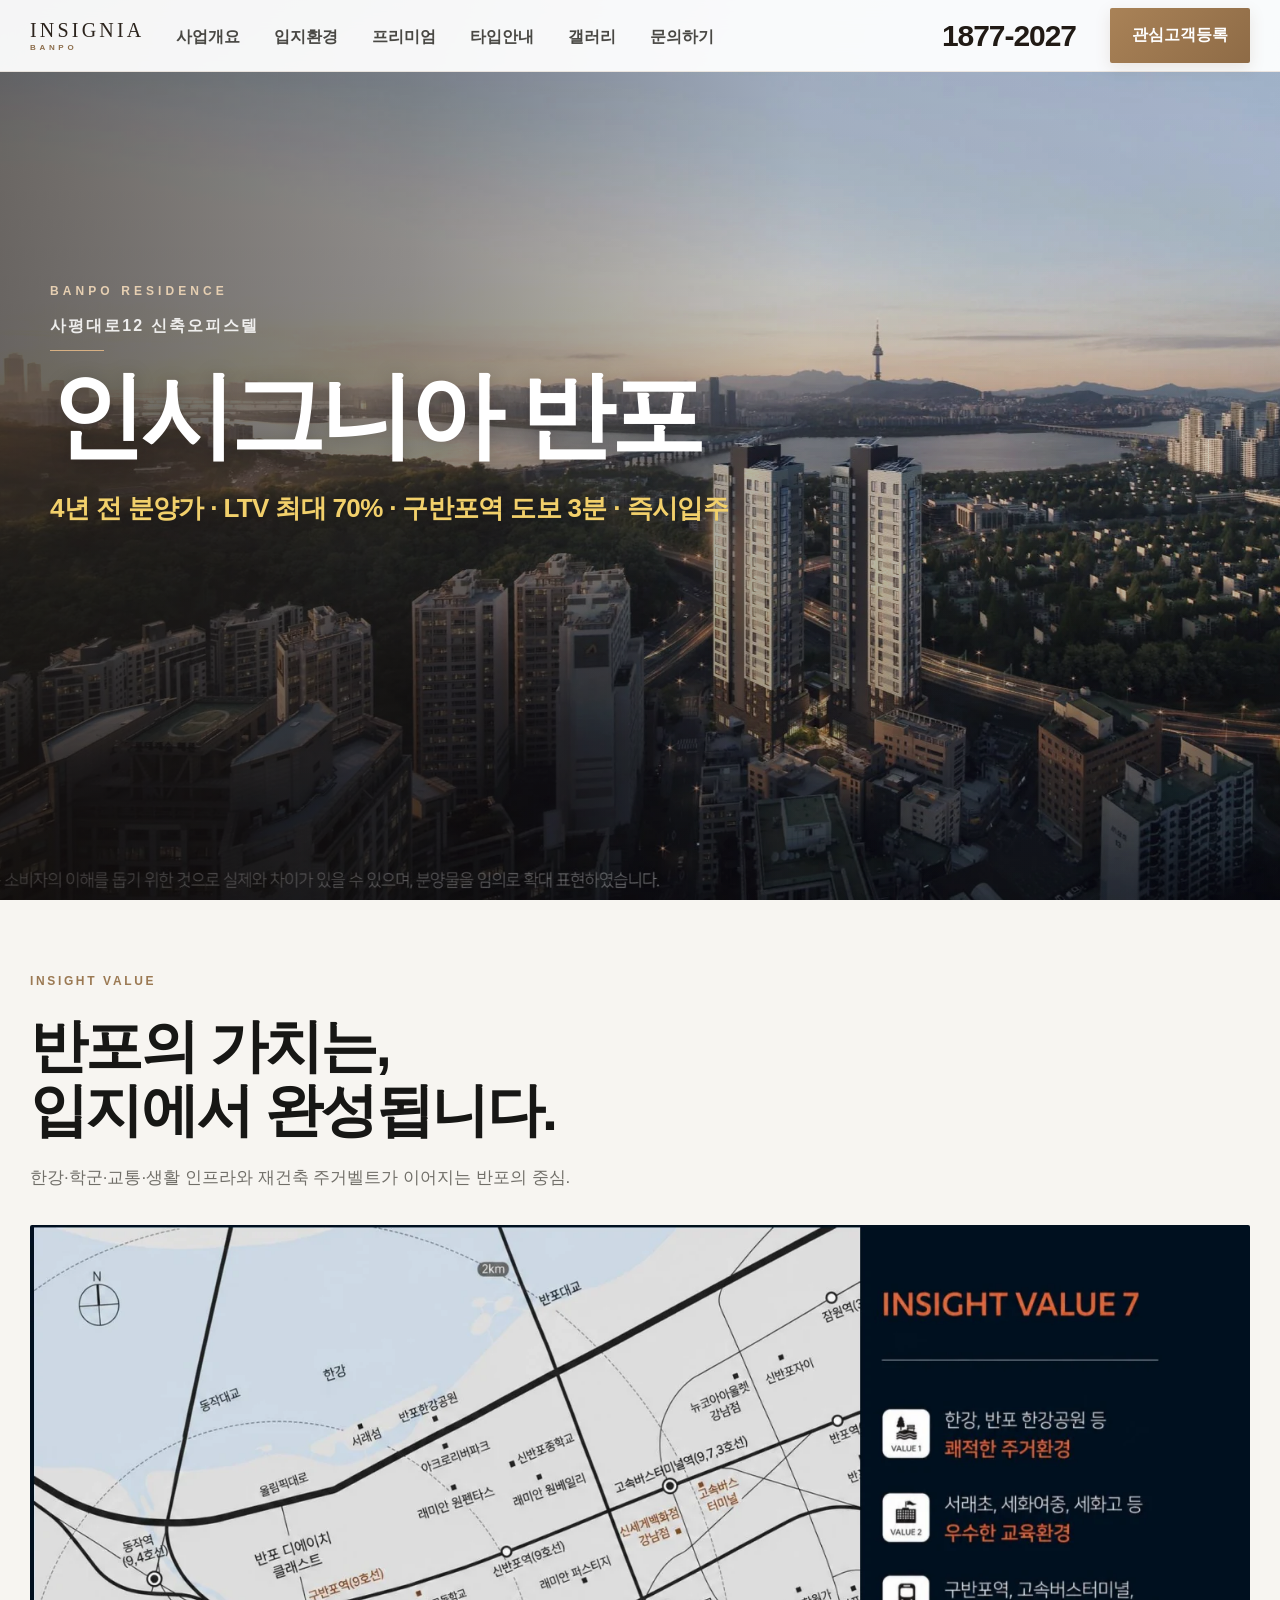
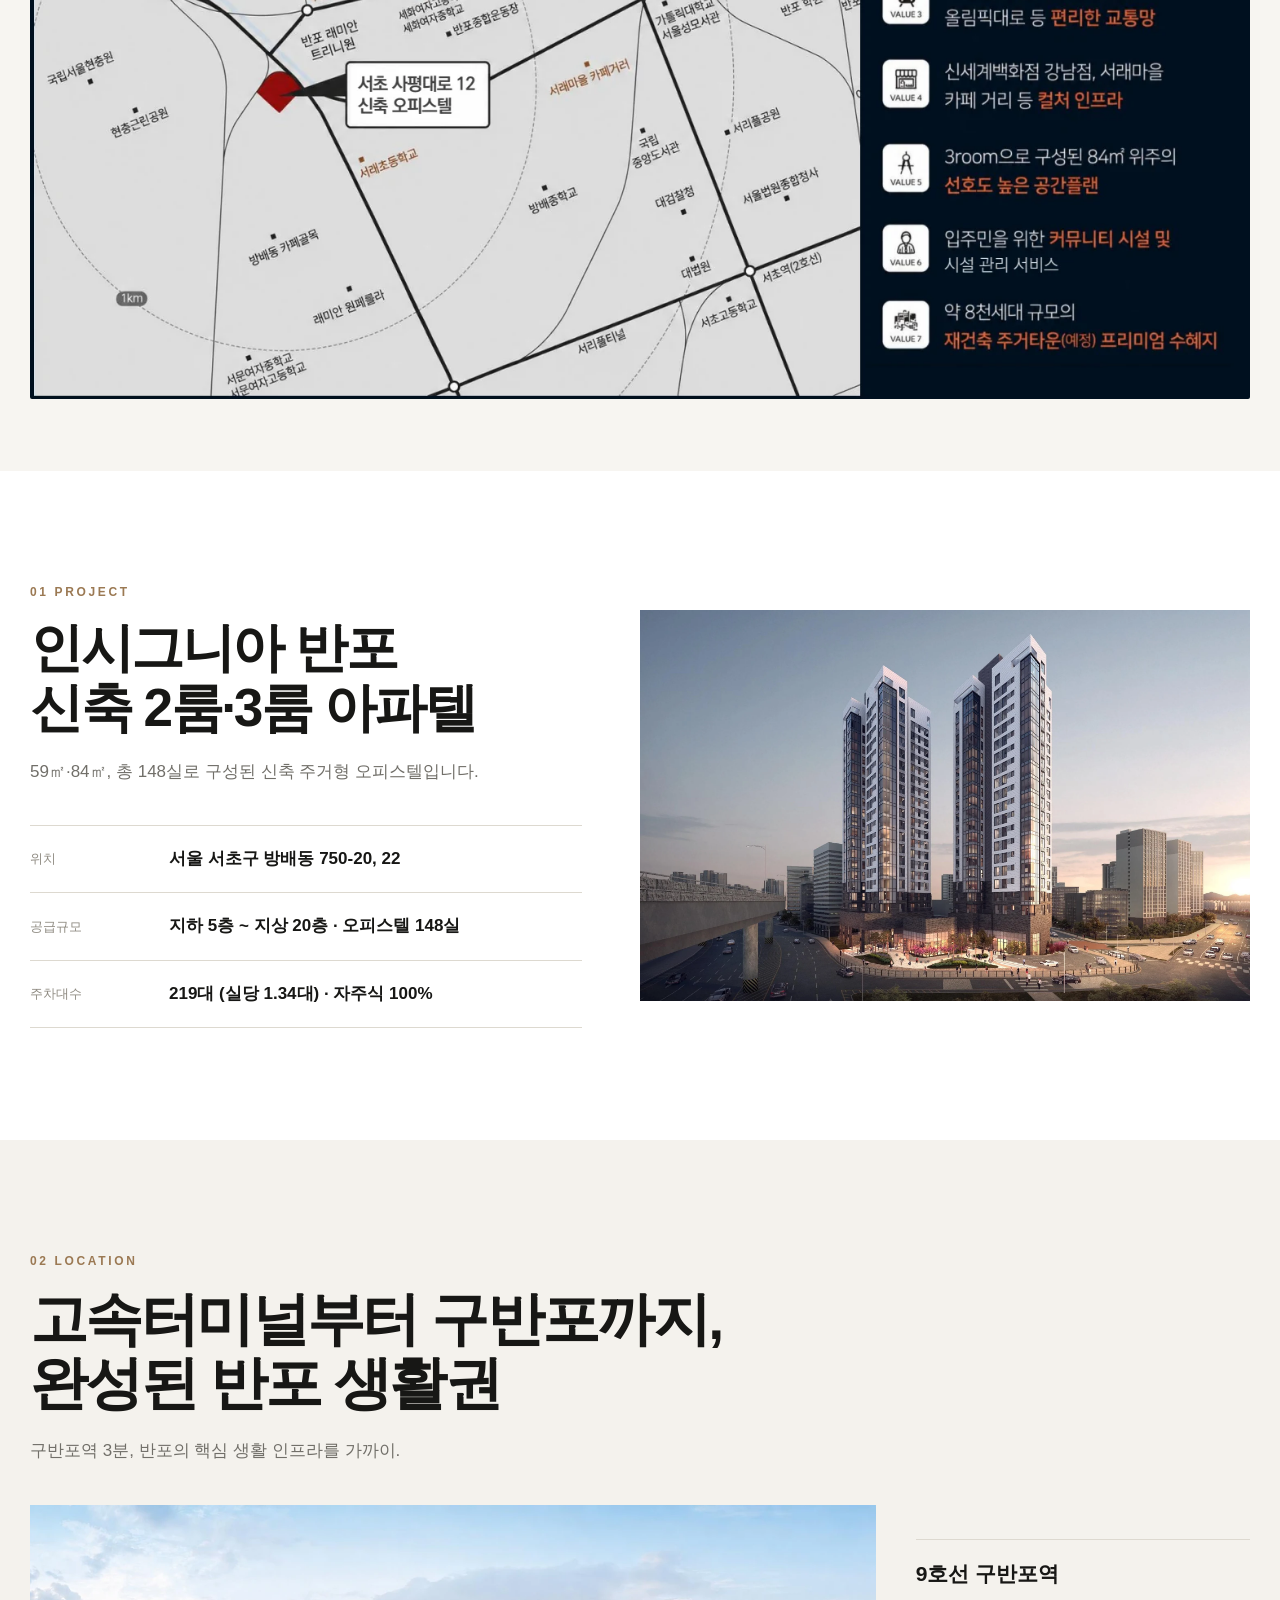
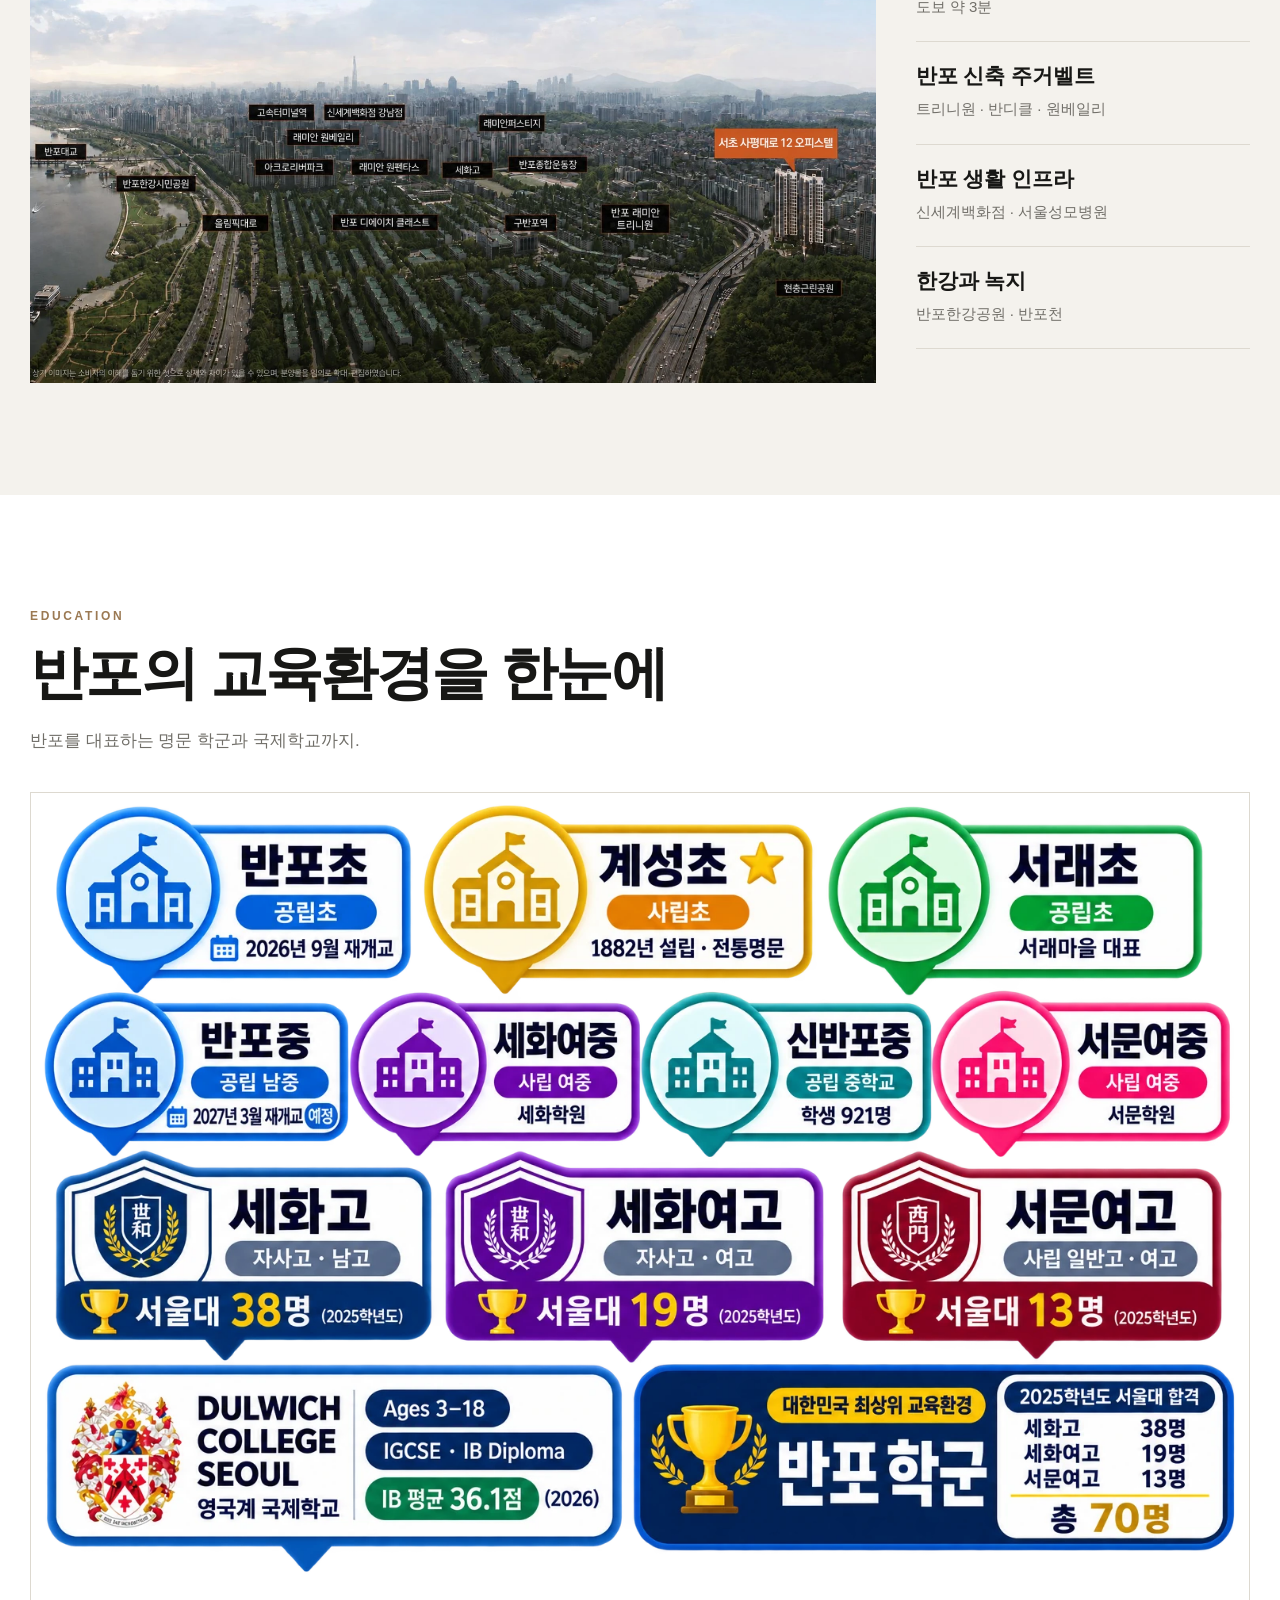
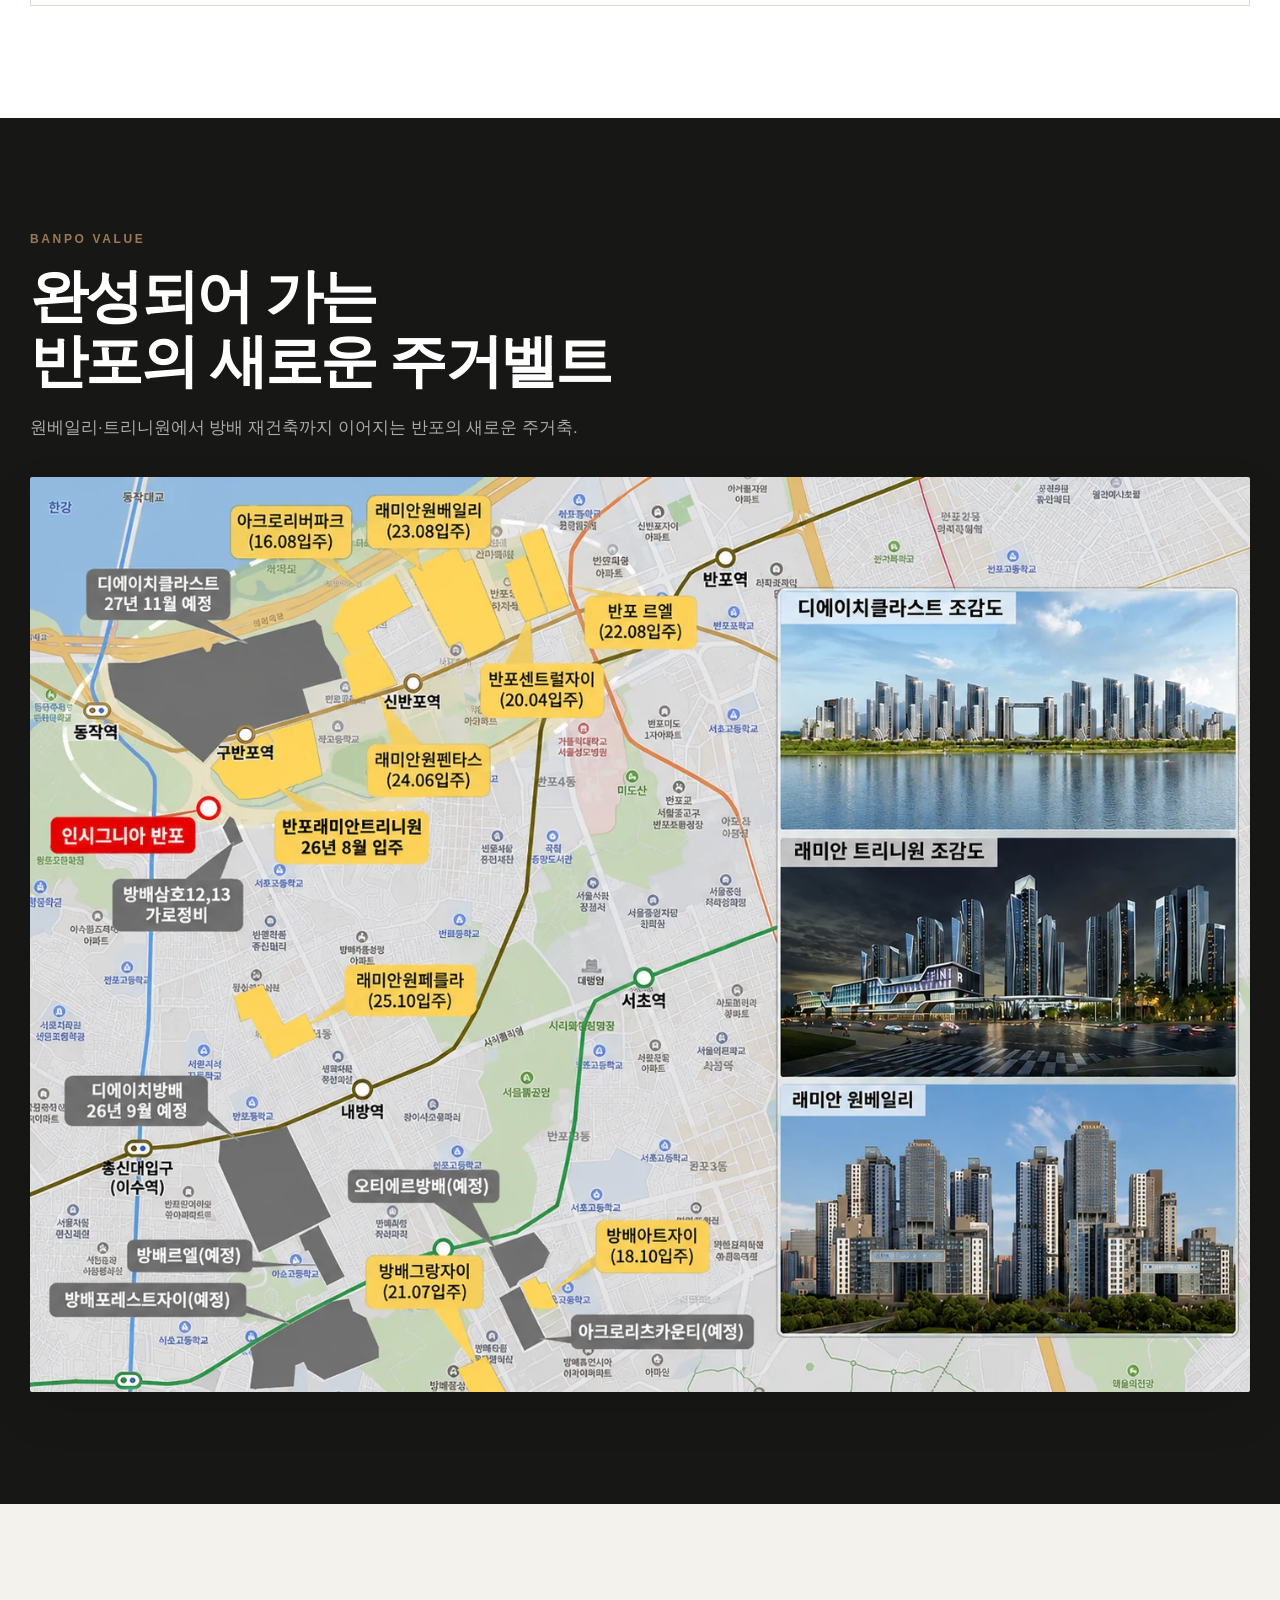
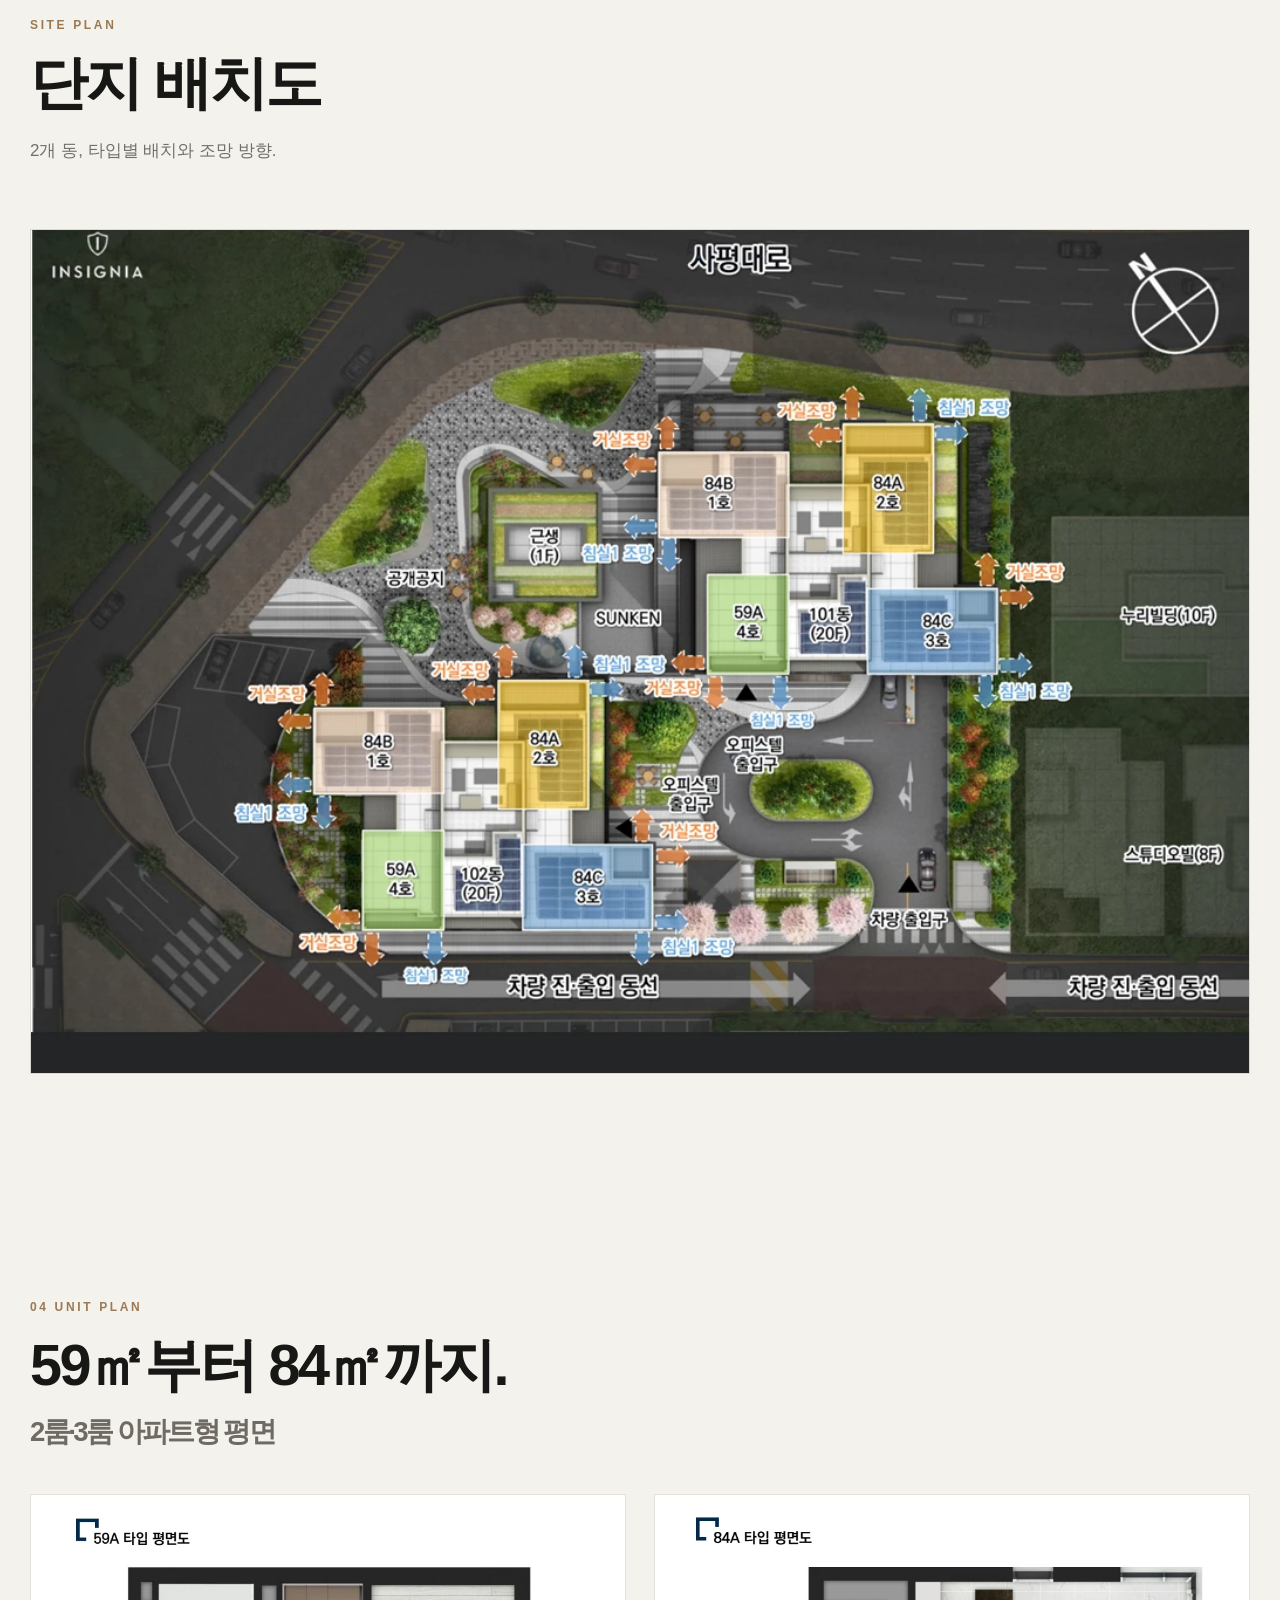
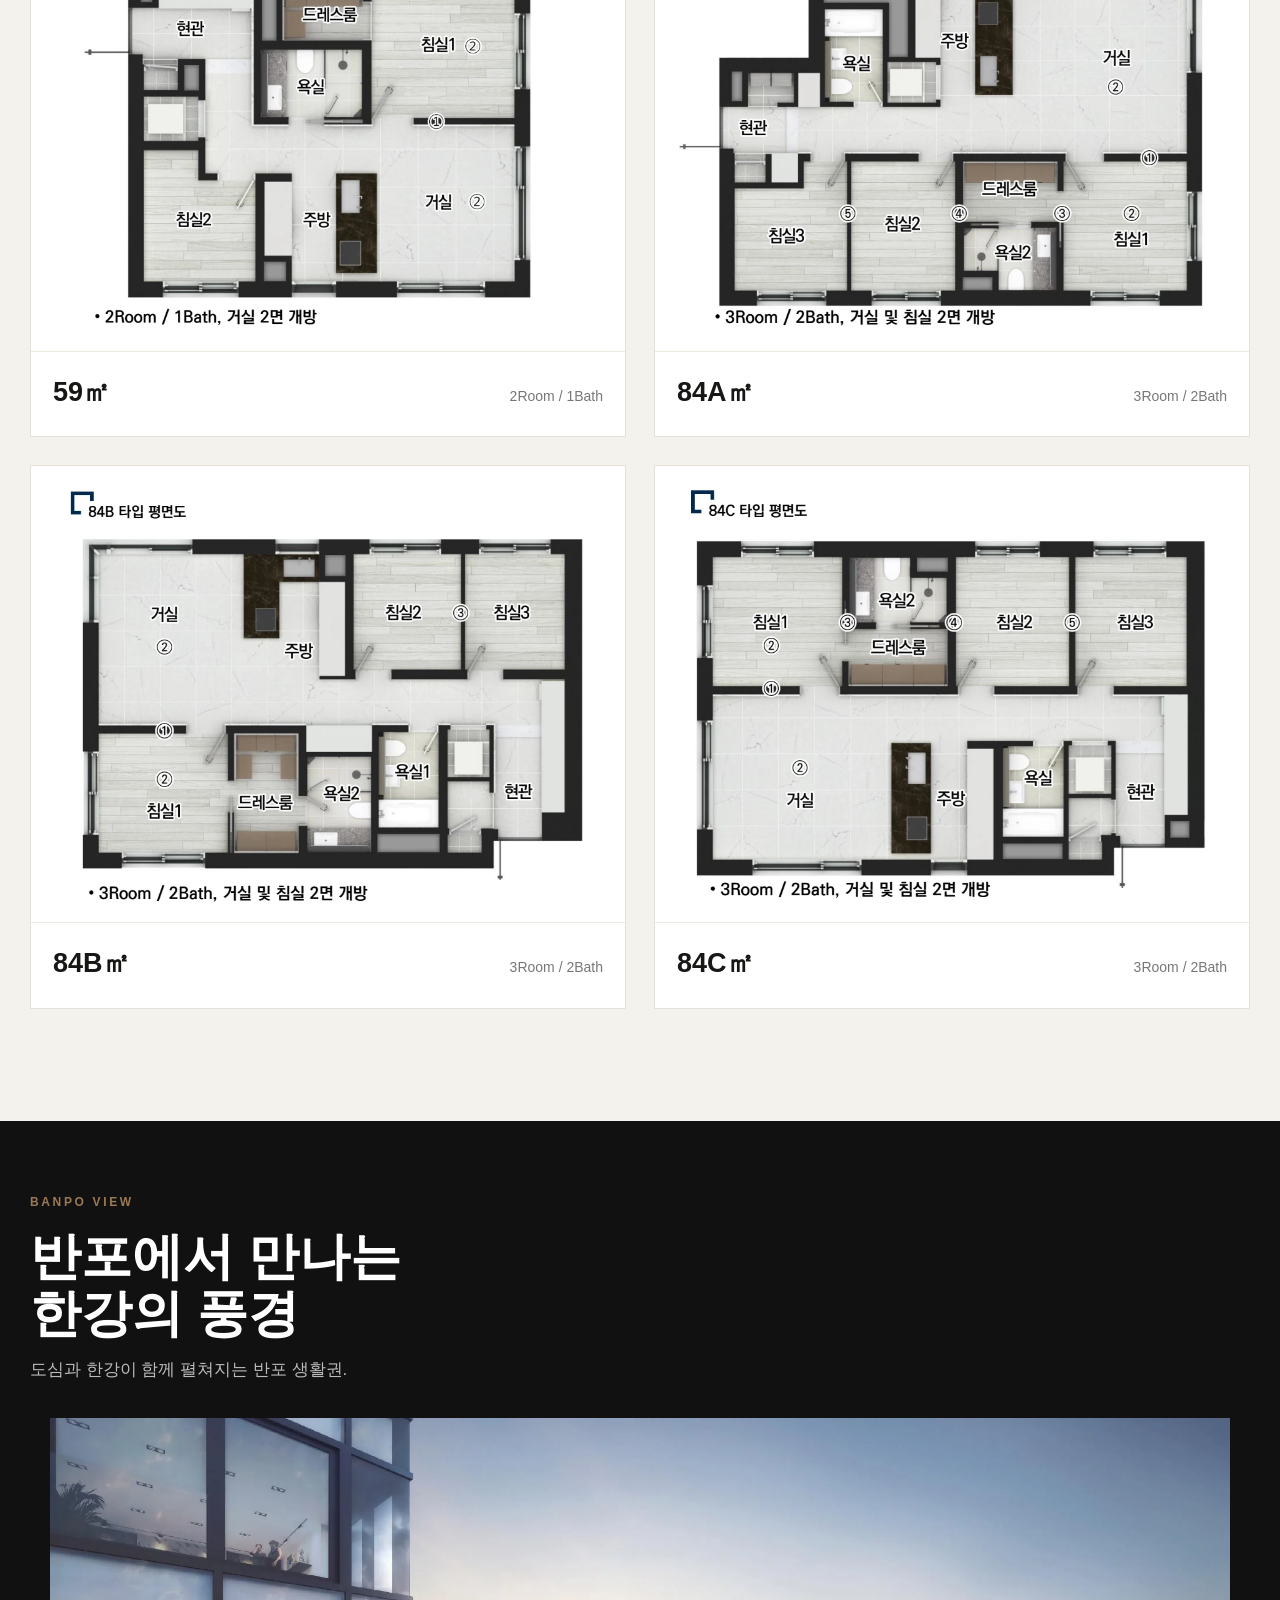
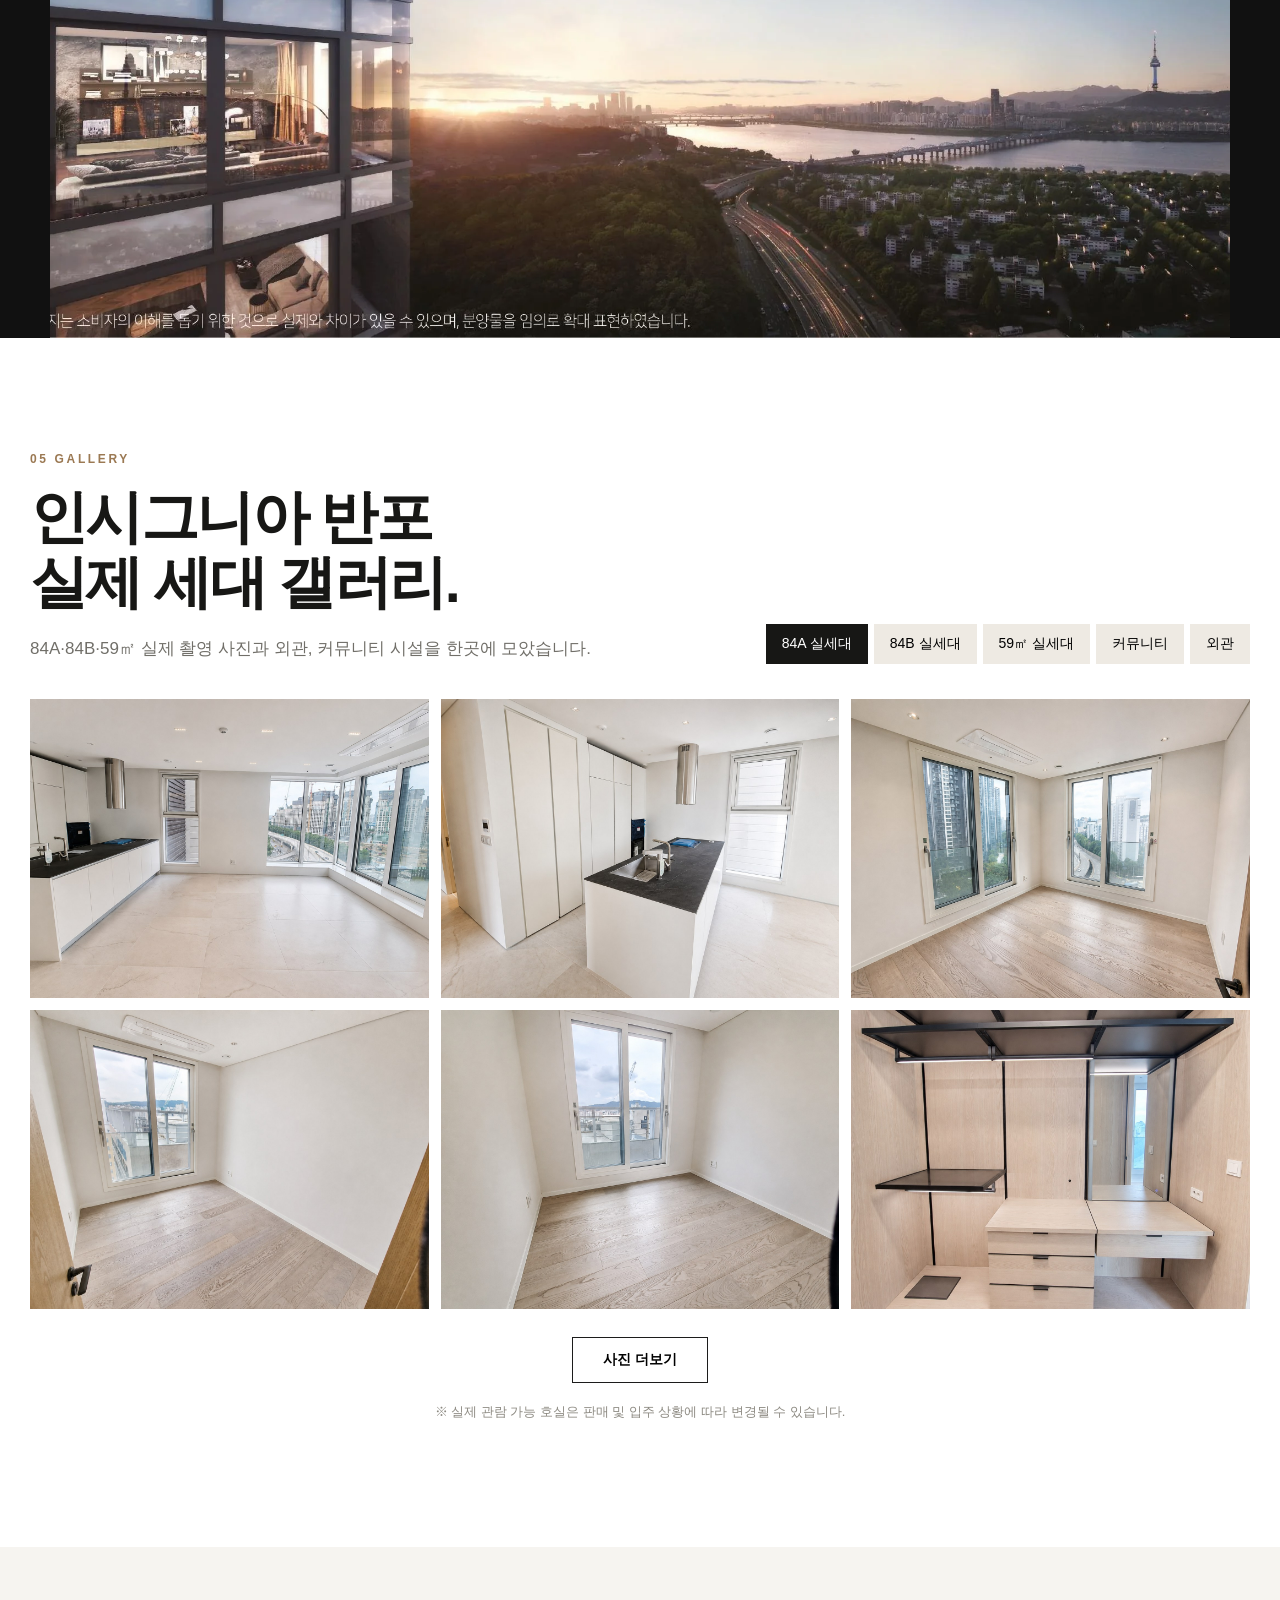
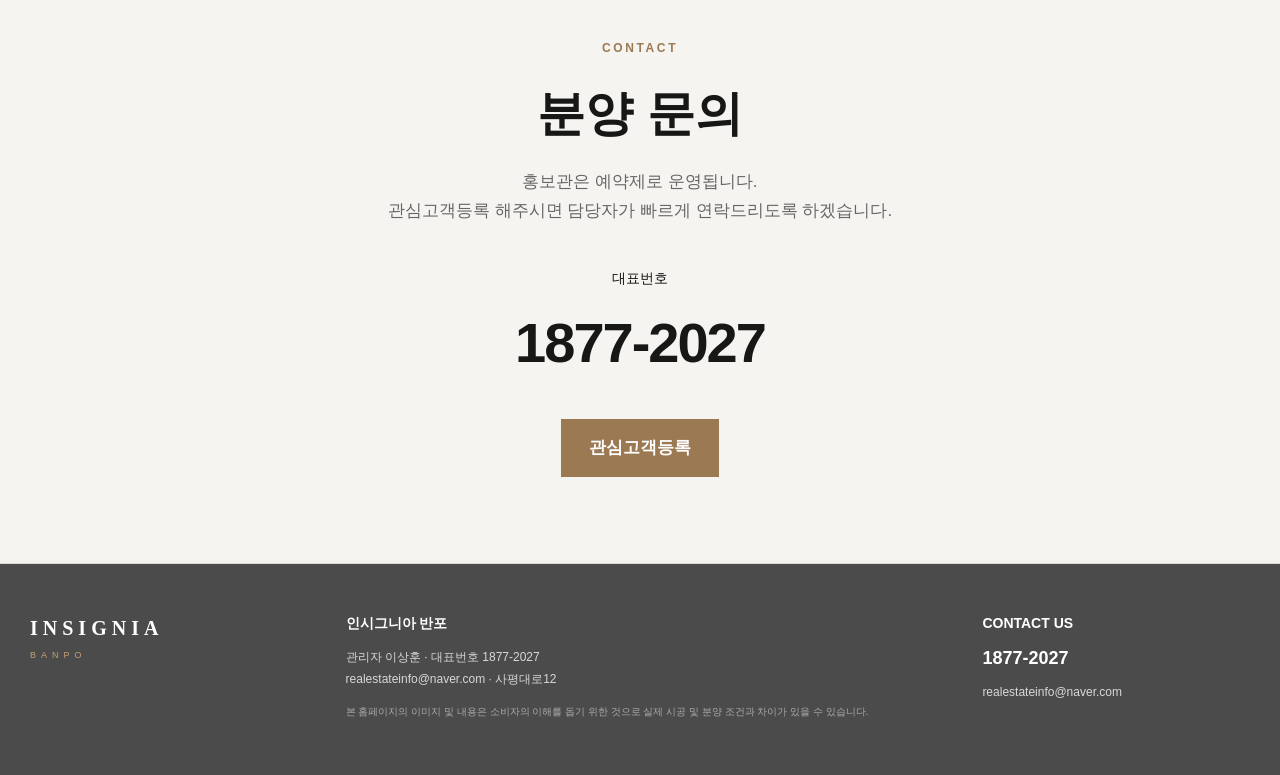
==== commit d06f4a06: "Replace apartment galleries with 30 retouched photos for 84A, 84B and 59" ====
--- a/index.html
+++ b/index.html
@@ -1302,7 +1302,7 @@
 <article class="unit-card"><button class="image-button zoomable" data-zoom-group="unit" type="button"><img src="assets/images/unit-84c.webp" loading="lazy" decoding="async" alt="인시그니아 반포 84C㎡ 평면도"></button><div class="unit-card-copy"><h3>84C㎡</h3><span>3Room / 2Bath</span></div></article>
 </div></div></section>
 <section class="view-section" id="visual-break"><div class="wrap view-copy"><div class="eyebrow">BANPO VIEW</div><h2>반포에서 만나는<br/>한강의 풍경</h2><p>도심과 한강이 함께 펼쳐지는 반포 생활권.</p></div><div class="view-image"><img alt="반포 한강 조망" decoding="async" loading="lazy" src="assets/images/hangang-view-02.webp"/></div></section>
-<section class="section" id="gallery"><div class="wrap fade"><div class="gallery-head"><div><div class="eyebrow">05 GALLERY</div><h2 class="title">인시그니아 반포<br/>실제 세대 갤러리.</h2><p class="lead">59㎡·84㎡ 실제 세대 내부와 외관, 커뮤니티 시설을 한곳에 모았습니다.</p></div><div class="gallery-tabs"><button class="active" data-gallery="84">84㎡ 실세대</button><button data-gallery="59">59㎡ 실세대</button><button data-gallery="커뮤니티">커뮤니티</button><button data-gallery="외관">외관</button></div></div><div class="gallery-grid" id="gallery-grid"></div><div class="gallery-more-wrap"><button class="gallery-more" id="gallery-more" type="button">사진 더보기</button></div><p class="gallery-note">※ 실제 관람 가능 호실은 판매 및 입주 상황에 따라 변경될 수 있습니다.</p></div></section>
+<section class="section" id="gallery"><div class="wrap fade"><div class="gallery-head"><div><div class="eyebrow">05 GALLERY</div><h2 class="title">인시그니아 반포<br/>실제 세대 갤러리.</h2><p class="lead">84A·84B·59㎡ 실제 촬영 사진과 외관, 커뮤니티 시설을 한곳에 모았습니다.</p></div><div class="gallery-tabs"><button class="active" data-gallery="84A">84A 실세대</button><button data-gallery="84B">84B 실세대</button><button data-gallery="59">59㎡ 실세대</button><button data-gallery="커뮤니티">커뮤니티</button><button data-gallery="외관">외관</button></div></div><div class="gallery-grid" id="gallery-grid"></div><div class="gallery-more-wrap"><button class="gallery-more" id="gallery-more" type="button">사진 더보기</button></div><p class="gallery-note">※ 실제 관람 가능 호실은 판매 및 입주 상황에 따라 변경될 수 있습니다.</p></div></section>
 <section class="contact-section" id="contact"><div class="wrap contact-modern fade"><div class="eyebrow">CONTACT</div><h2>분양 문의</h2><p>홍보관은 예약제로 운영됩니다.<br/>관심고객등록 해주시면 담당자가 빠르게 연락드리도록 하겠습니다.</p><div class="contact-phone-label">대표번호</div><a class="contact-phone" href="tel:18772027">1877-2027</a><div class="contact-buttons"><a class="form-link contact-primary" href="#">관심고객등록</a><a class="contact-secondary" href="tel:18772027">전화상담</a></div></div></section>
 <footer class="site-footer"><div class="wrap footer-grid"><div class="footer-brand"><strong>INSIGNIA</strong><span>BANPO</span></div><div class="footer-info"><b>인시그니아 반포</b><p>관리자 이상훈 · 대표번호 1877-2027<br/>realestateinfo@naver.com · 사평대로12</p><small>본 홈페이지의 이미지 및 내용은 소비자의 이해를 돕기 위한 것으로 실제 시공 및 분양 조건과 차이가 있을 수 있습니다.</small></div><div class="footer-contact"><b>CONTACT US</b><a href="tel:18772027">1877-2027</a><span>realestateinfo@naver.com</span></div></div></footer>
 <div class="mobile-bar"><a data-phone-link="" href="#">전화상담</a><a class="form-link" href="#">관심고객등록</a></div>
@@ -1381,19 +1381,20 @@
 document.querySelector("#locations").innerHTML=SITE.locations.map(([a,b])=>`<div class="loc"><b>${a}</b><span>${b}</span></div>`).join("");
 
 const galleries={
- "84":["assets/images/gallery84-14-living.webp", "assets/images/gallery84-03-kitchen.webp", "assets/images/gallery84-04-room.webp", "assets/images/gallery84-01-living-kitchen.webp", "assets/images/gallery84-13-dressing.webp", "assets/images/gallery84-15-bathtub.webp", "assets/images/gallery84-02-living.webp", "assets/images/gallery84-08-kitchen.webp", "assets/images/gallery84-10-room.webp", "assets/images/gallery84-06-living.webp"],
- "59":["assets/images/gallery59-02-living-kitchen.webp", "assets/images/gallery59-01-room.webp", "assets/images/gallery59-04-dressing.webp", "assets/images/gallery59-03-living.webp", "assets/images/gallery-59-07.webp", "assets/images/gallery59-05-kitchen.webp", "assets/images/gallery-59-06.webp", "assets/images/gallery-59-08.webp", "assets/images/gallery-59-10.webp", "assets/images/gallery59-11-laundry.webp"],
+ "84A":["assets/images/real-202609/101-1202-04.jpg","assets/images/real-202609/101-1202-06.jpg","assets/images/real-202609/101-1202-03.jpg","assets/images/real-202609/101-1202-07.jpg","assets/images/real-202609/101-1202-10.jpg","assets/images/real-202609/101-1202-15.jpg","assets/images/real-202609/101-1202-11.jpg","assets/images/real-202609/101-1202-13.jpg","assets/images/real-202609/101-1202-01.jpg","assets/images/real-202609/101-1202-05.jpg"],
+ "84B":["assets/images/real-202609/102-1501-10.jpg","assets/images/real-202609/102-1501-21.jpg","assets/images/real-202609/102-1501-12.jpg","assets/images/real-202609/102-1501-18.jpg","assets/images/real-202609/102-1501-06.jpg","assets/images/real-202609/102-1501-13.jpg","assets/images/real-202609/102-1501-05.jpg","assets/images/real-202609/102-1501-16.jpg","assets/images/real-202609/102-1501-01.jpg","assets/images/real-202609/102-1501-23.jpg"],
+ "59":["assets/images/real-202609/102-1204-05.jpg","assets/images/real-202609/102-1204-09.jpg","assets/images/real-202609/102-1204-13.jpg","assets/images/real-202609/102-1204-07.jpg","assets/images/real-202609/102-1204-08.jpg","assets/images/real-202609/102-1204-03.jpg","assets/images/real-202609/102-1204-06.jpg","assets/images/real-202609/102-1204-04.jpg","assets/images/real-202609/102-1204-01.jpg","assets/images/real-202609/102-1204-15.jpg"],
  "커뮤니티":["assets/images/community-01-golf.webp", "assets/images/community-02-fitness.webp", "assets/images/community-03-multiroom.webp"],
  "외관":["assets/images/gallery-ext-01.webp", "assets/images/gallery-ext-02.webp", "assets/images/gallery-ext-03.webp", "assets/images/gallery-ext-04.webp", "assets/images/gallery-ext-05.webp", "assets/images/gallery-ext-06.webp", "assets/images/legacy-19.webp", "assets/images/legacy-04.webp", "assets/images/legacy-20.webp", "assets/images/legacy-21.webp", "assets/images/legacy-22.webp"]
 };
-let galleryCategory="84";
+let galleryCategory="84A";
 let galleryExpanded=false;
 const GALLERY_INITIAL_COUNT=6;
 
 /*
   갤러리 사진 추가 방법:
   아래 galleries 객체의 해당 배열에 이미지 한 줄만 추가하면 됩니다.
-  예) "84":[img1,img2,img3,새사진]
+  예) "84A":[img1,img2,img3,새사진]
 */
 function showGallery(k,expanded=false){
   galleryCategory=k;
@@ -1409,7 +1410,7 @@
 }
 document.querySelectorAll("[data-gallery]").forEach(b=>b.addEventListener("click",()=>showGallery(b.dataset.gallery,false)));
 document.querySelector("#gallery-more").addEventListener("click",()=>showGallery(galleryCategory,true));
-showGallery("84",false);
+showGallery("84A",false);
 
 
 let lightboxItems=[];
@@ -1552,4 +1553,5 @@
   }, true);
 })();
 </script>
-</body></html>+</body></html>
+
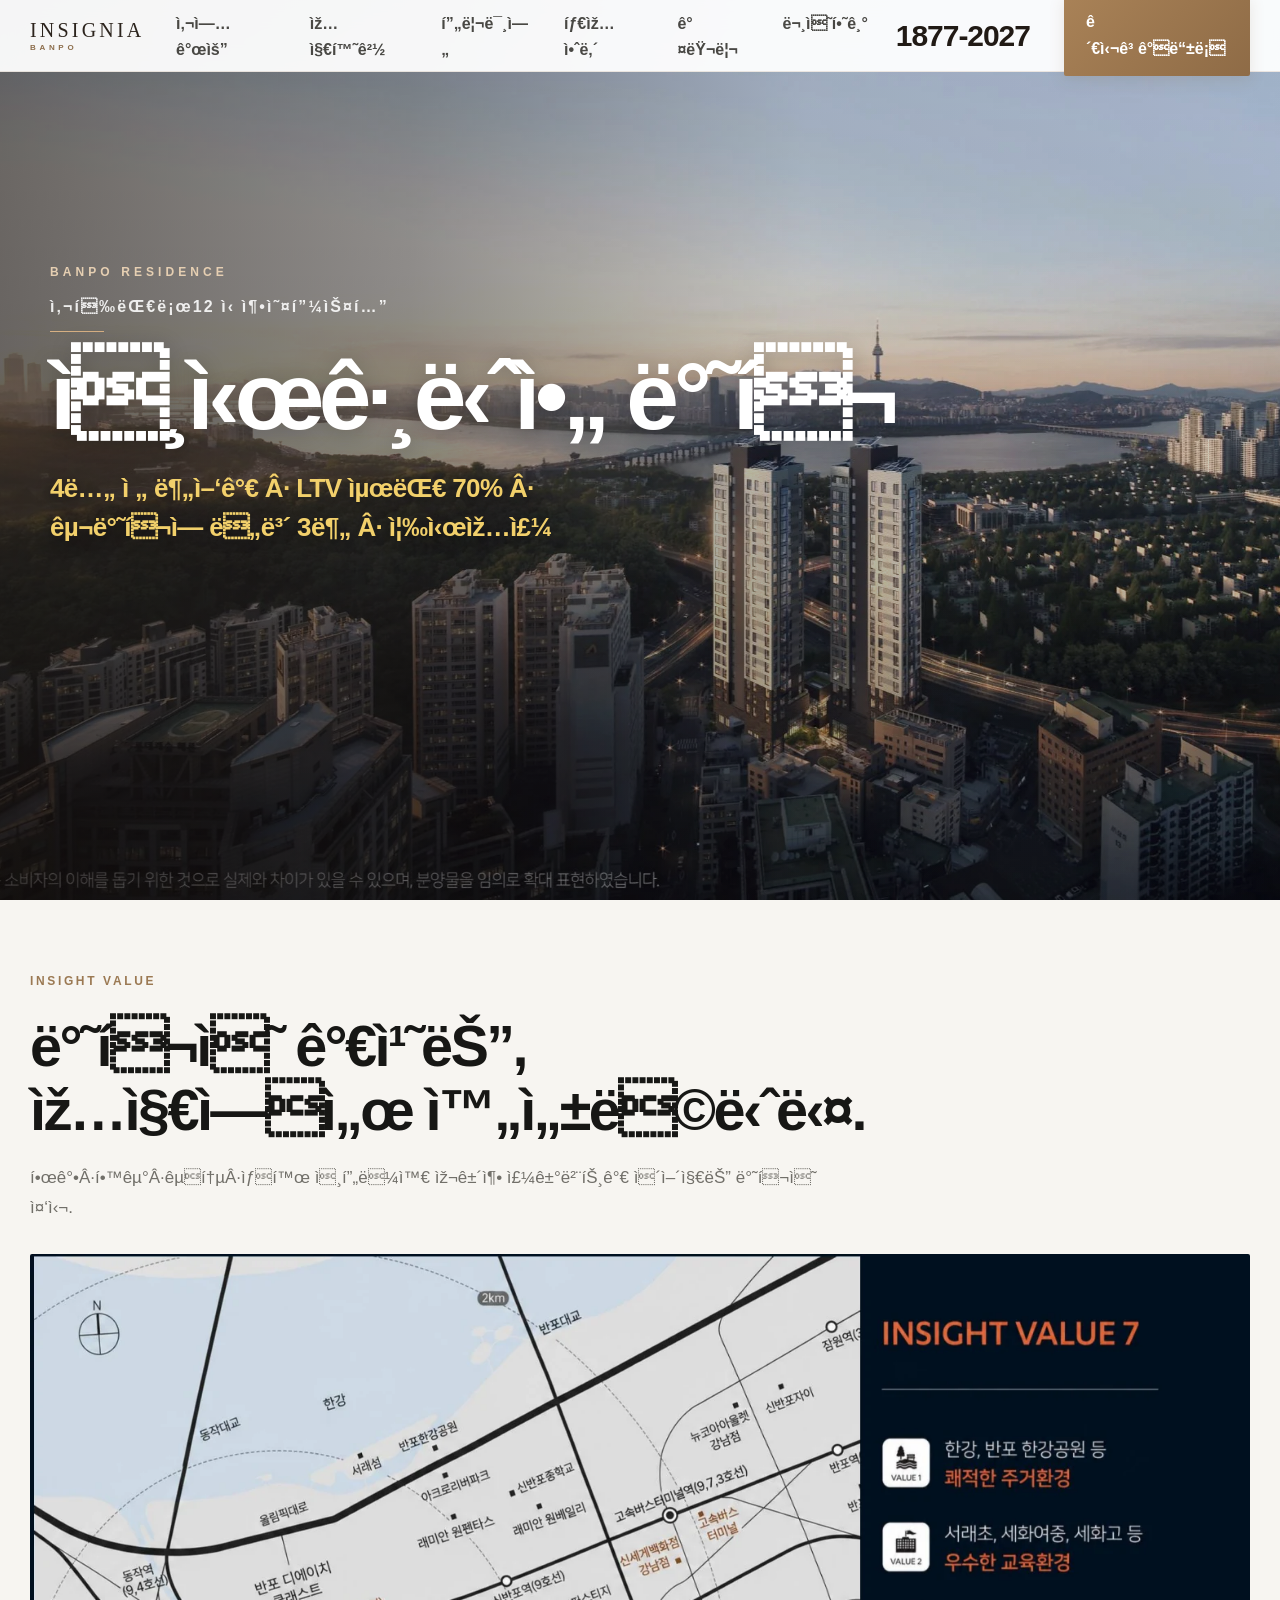
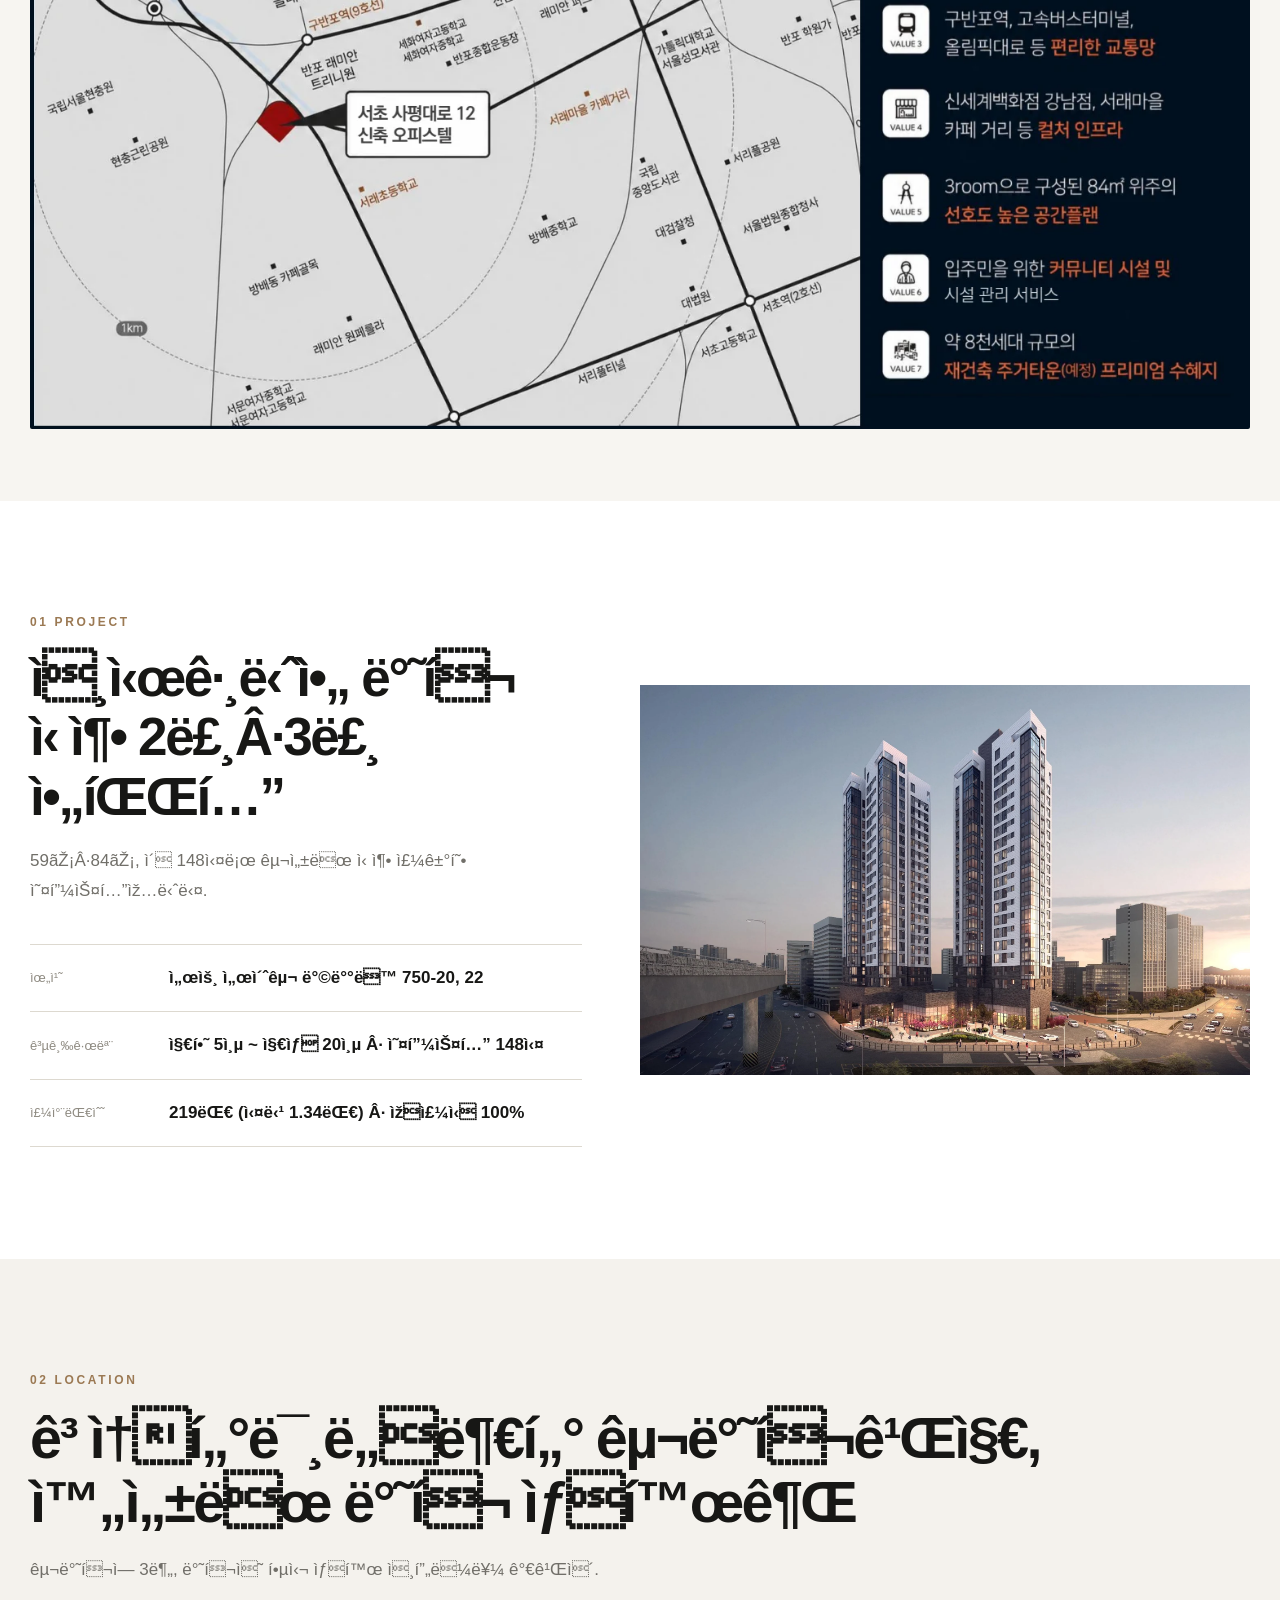
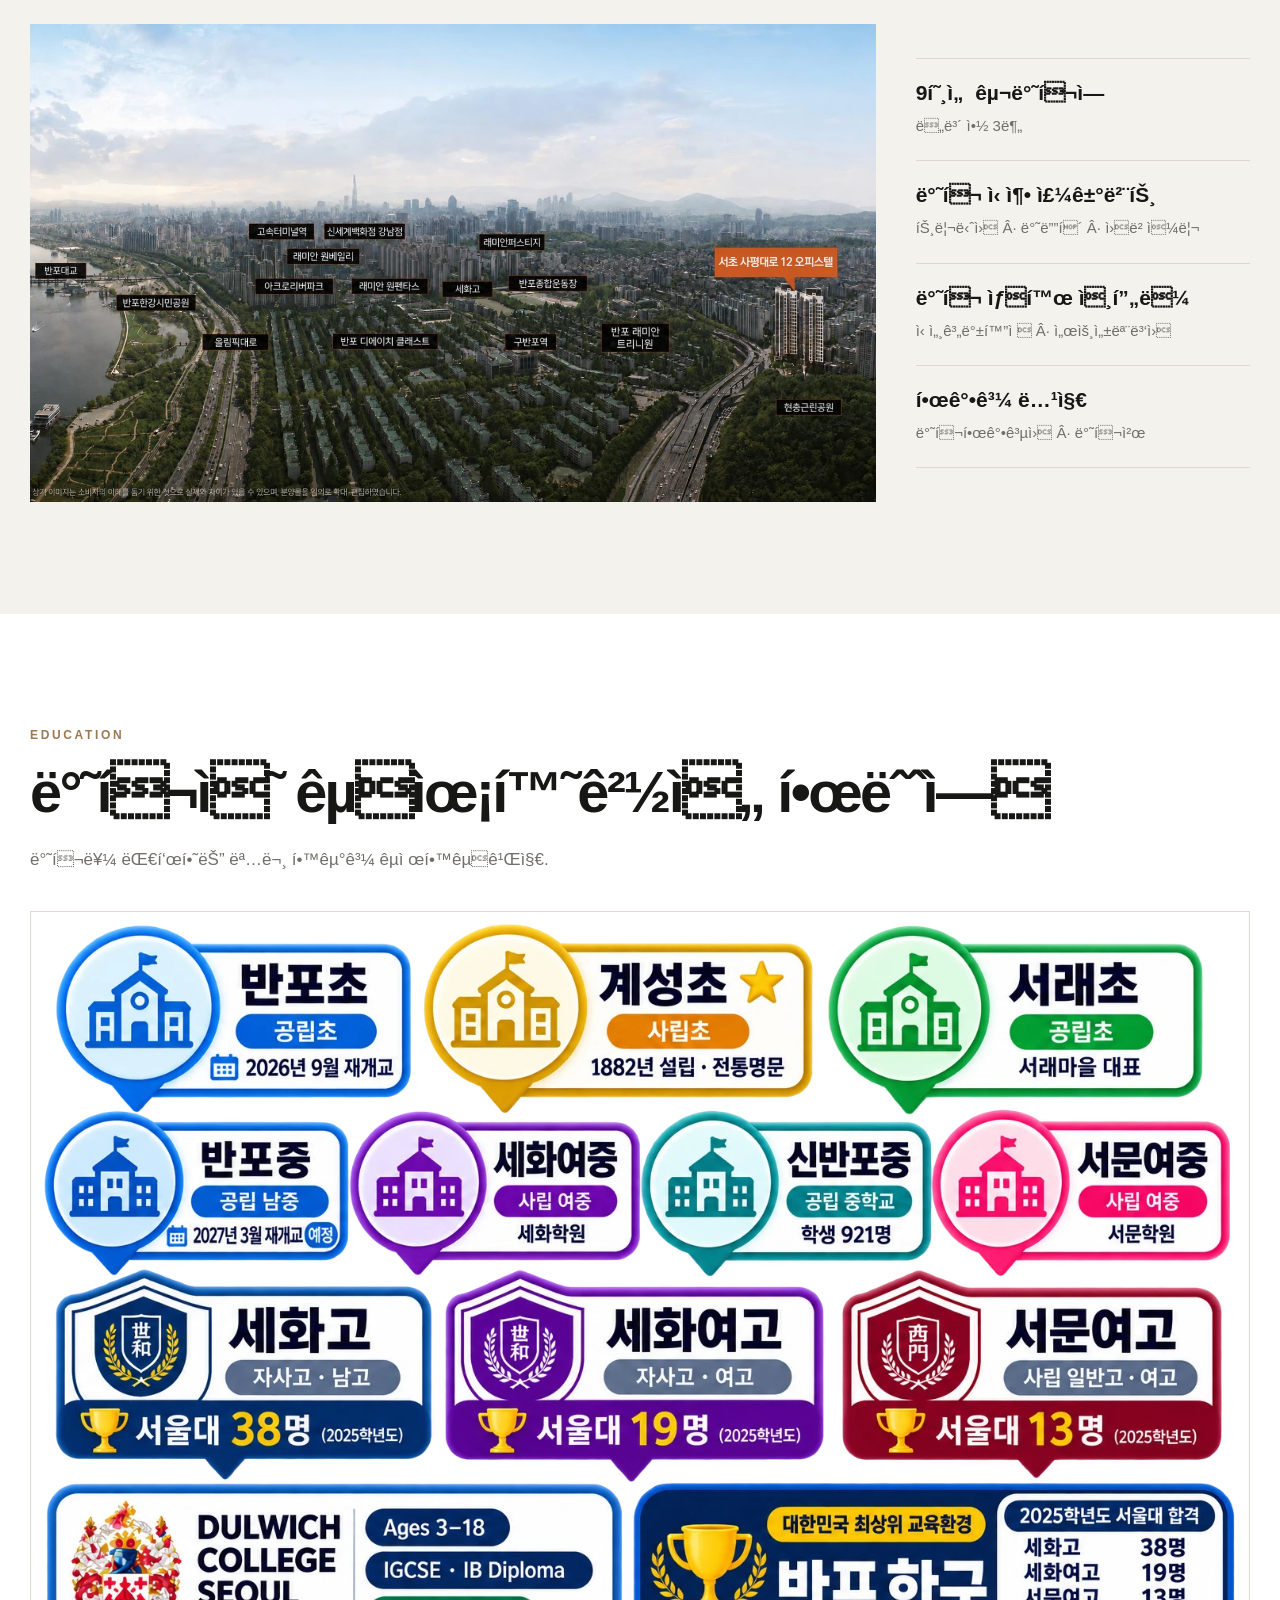
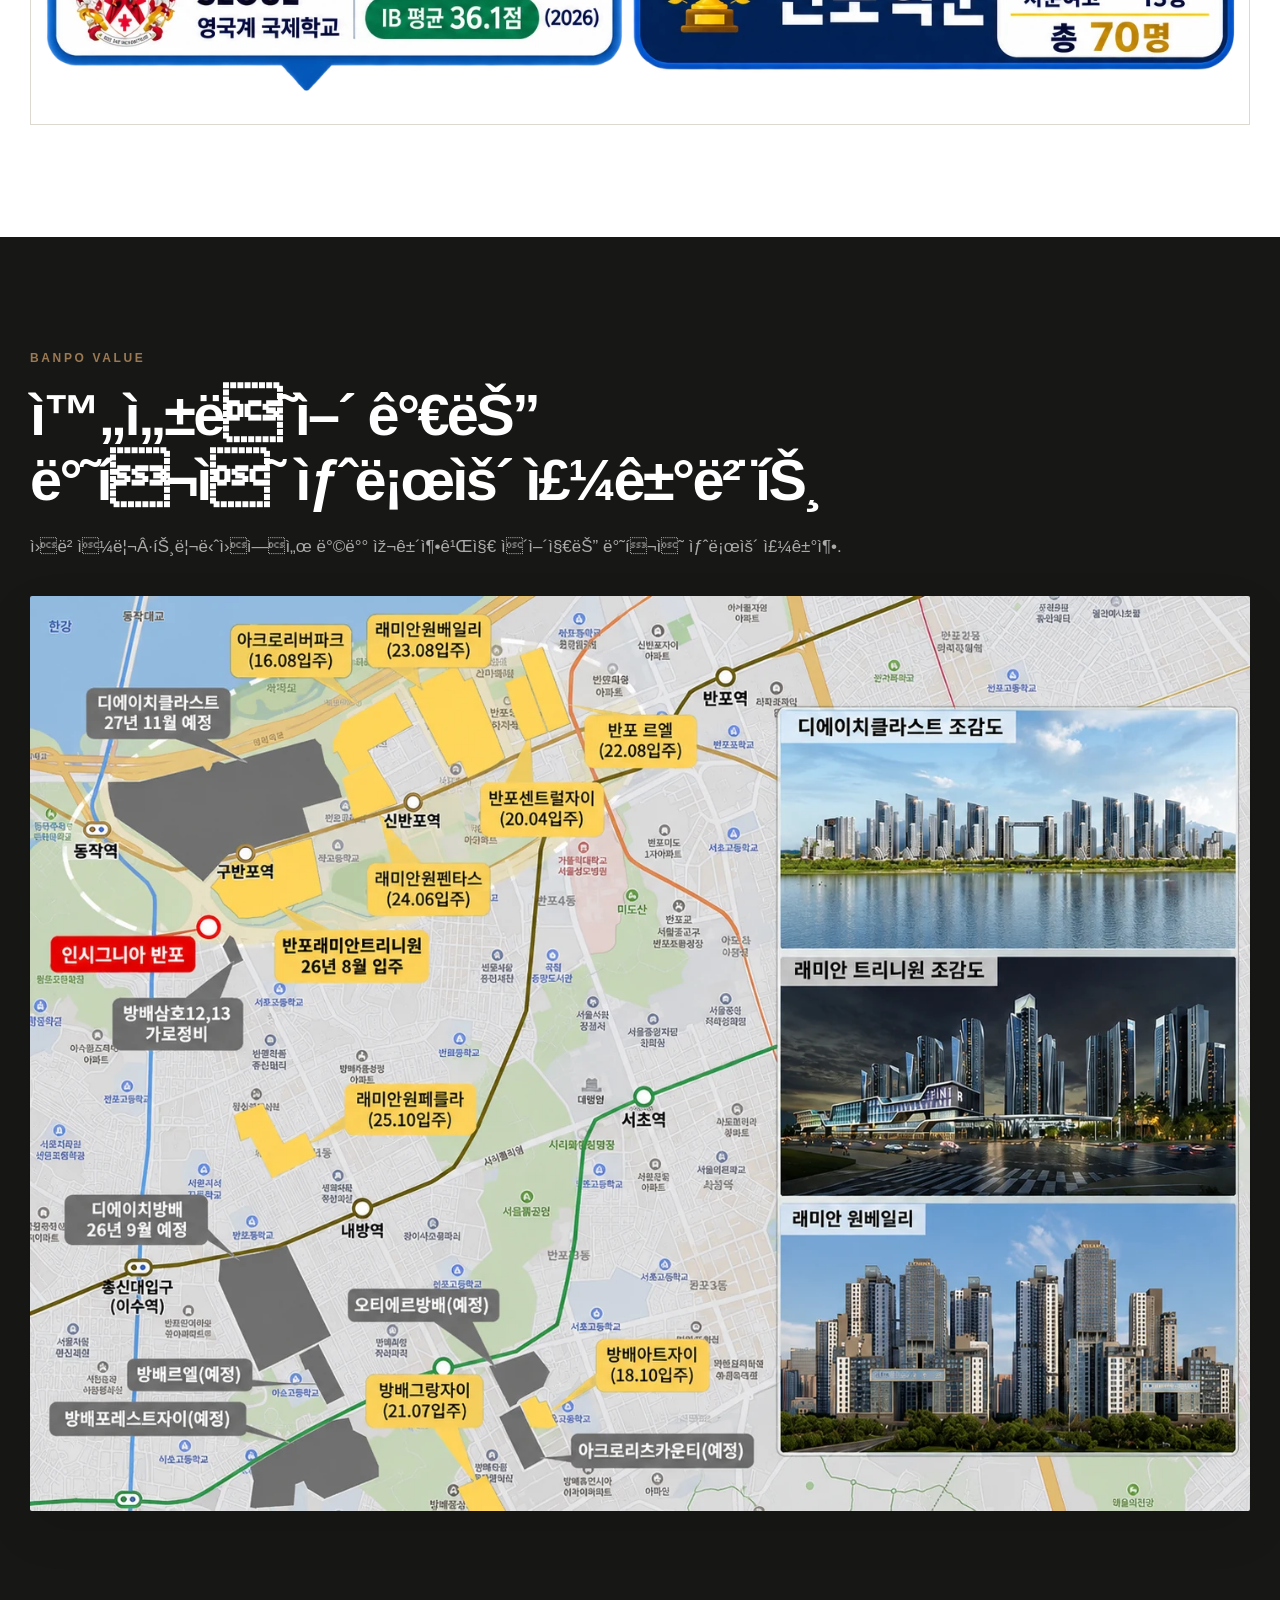
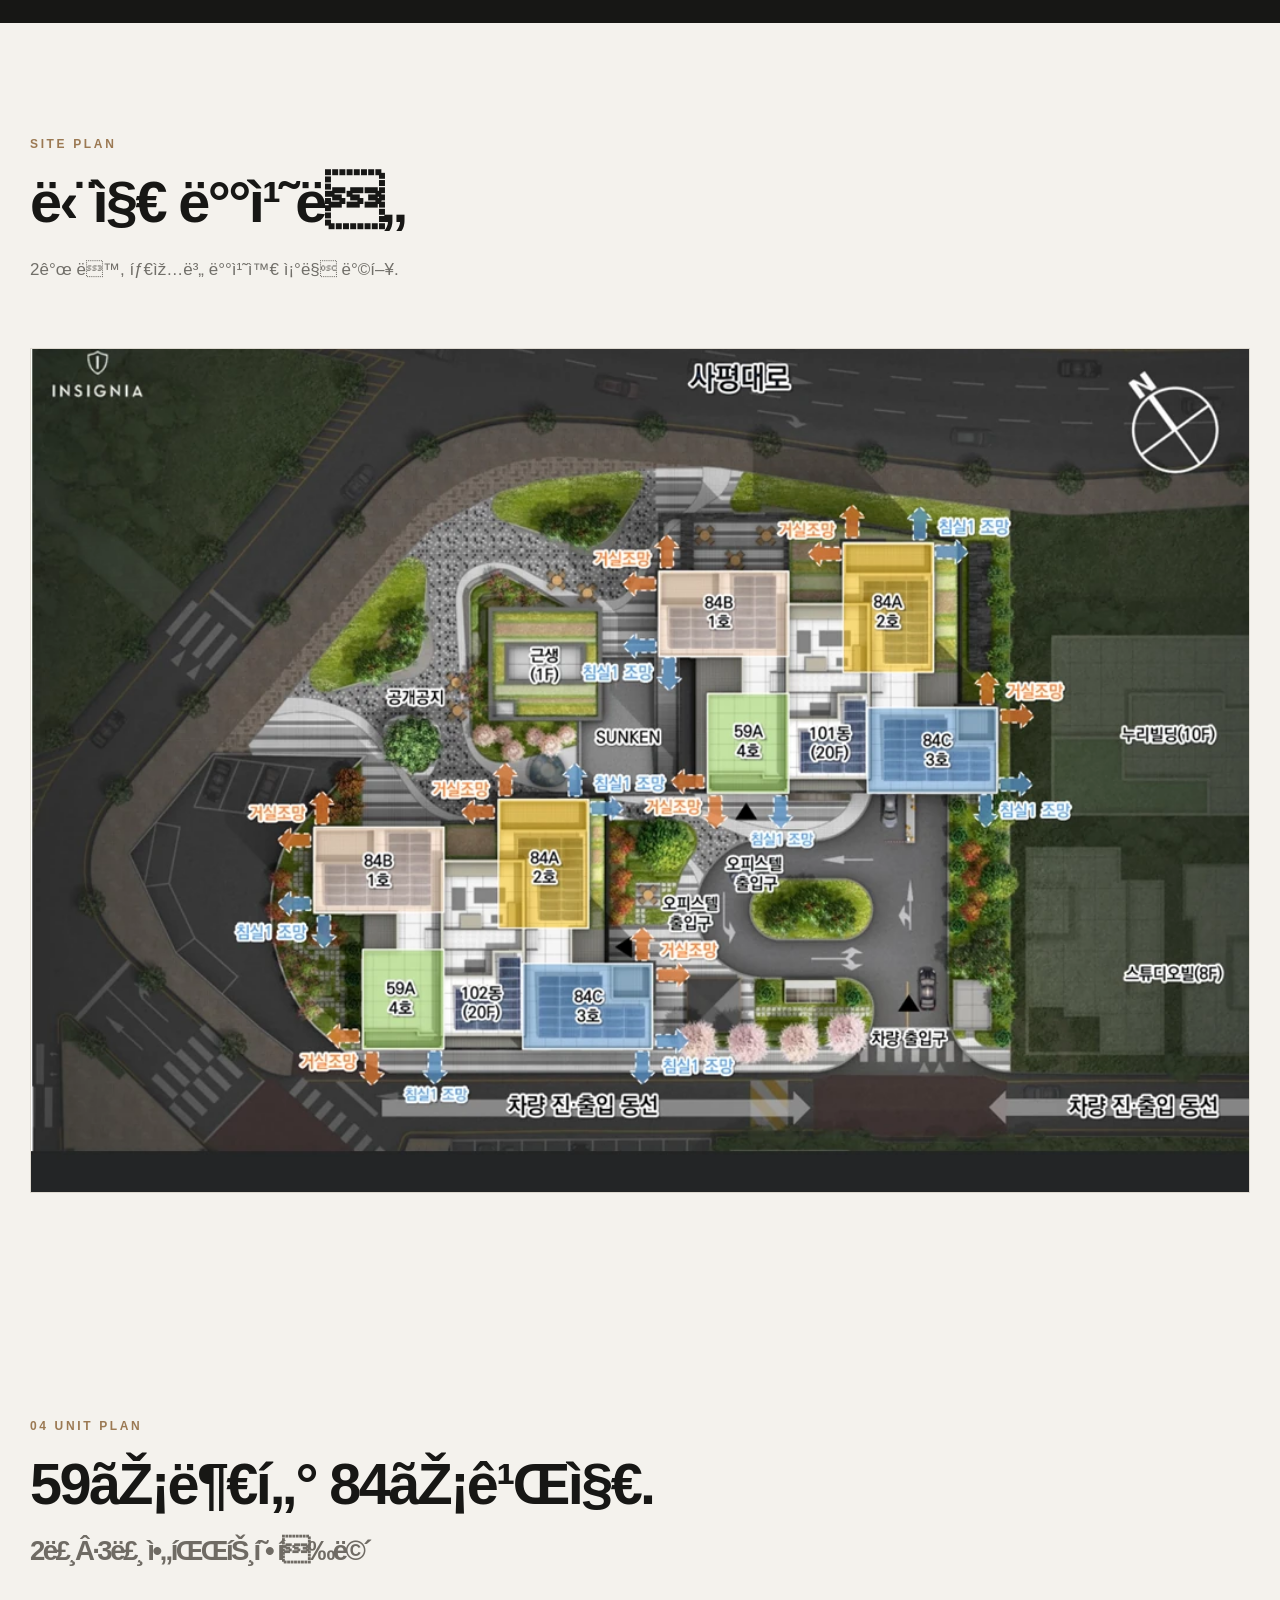
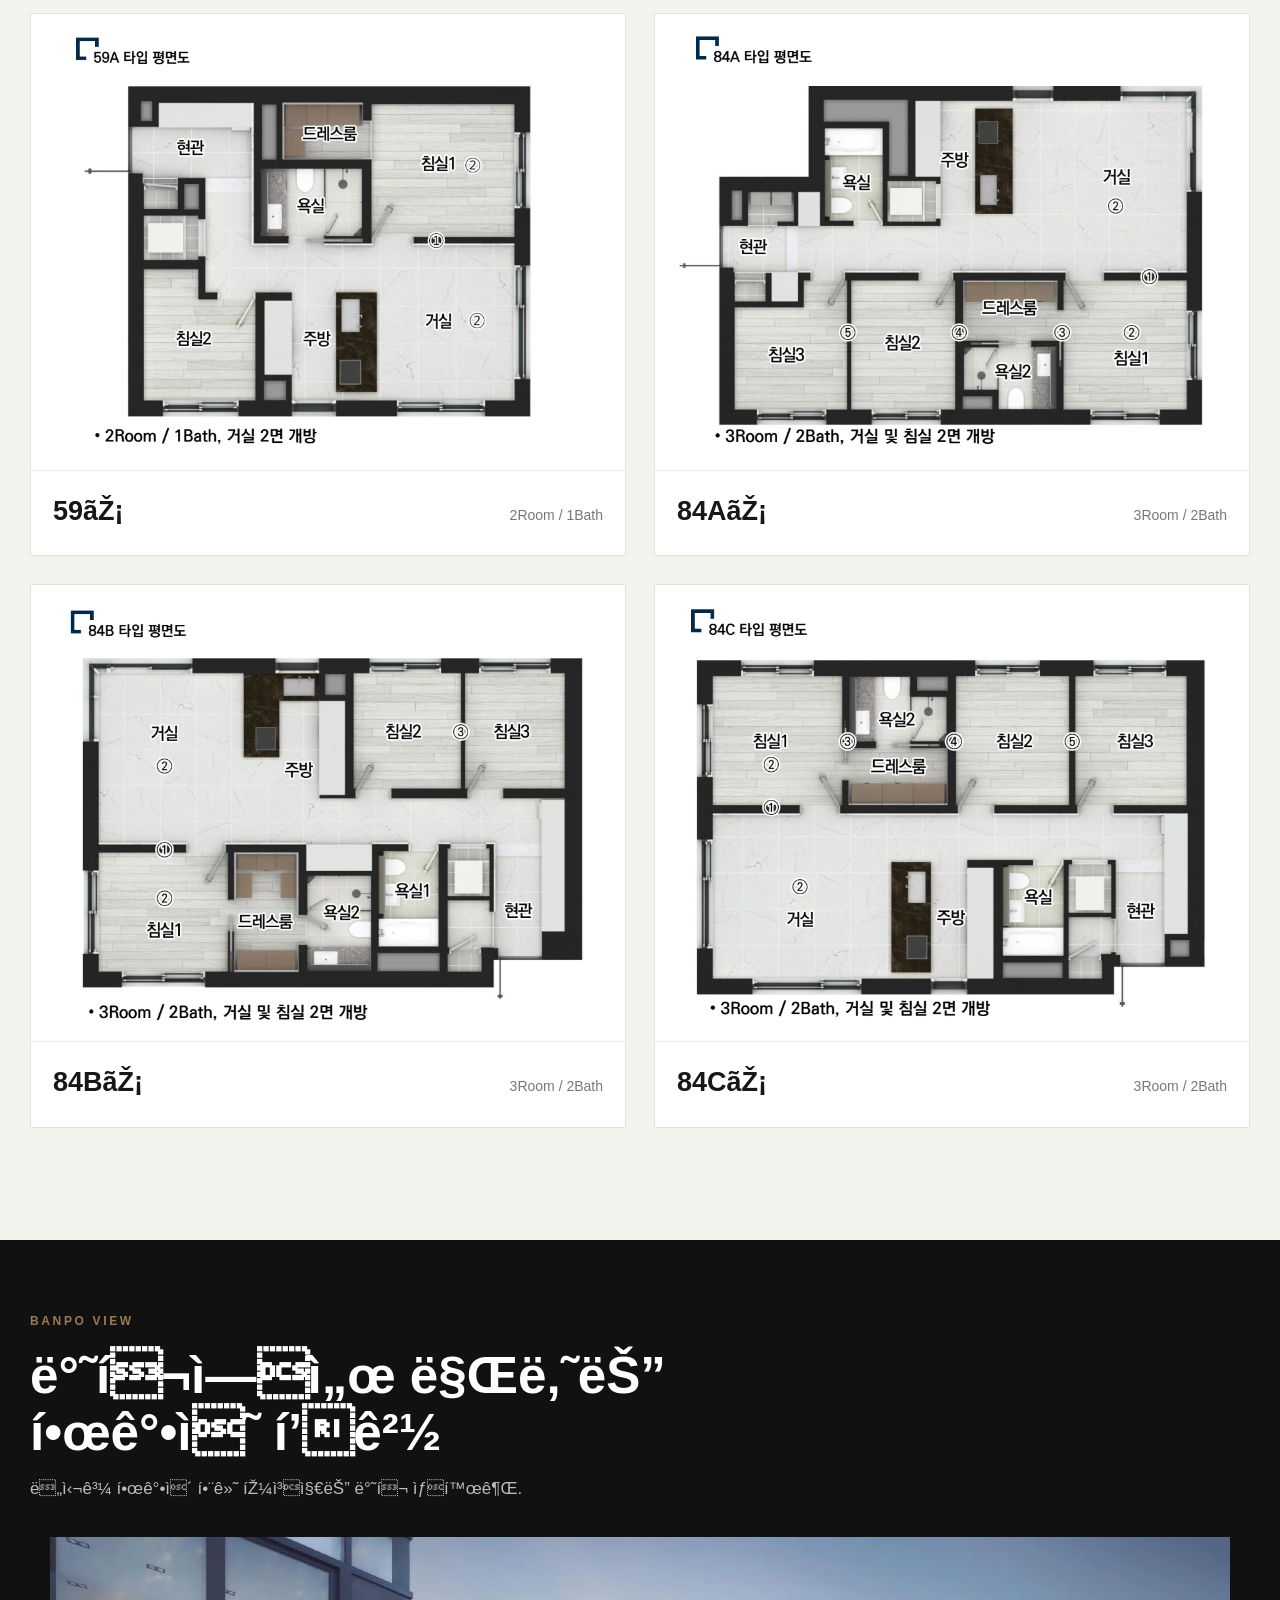
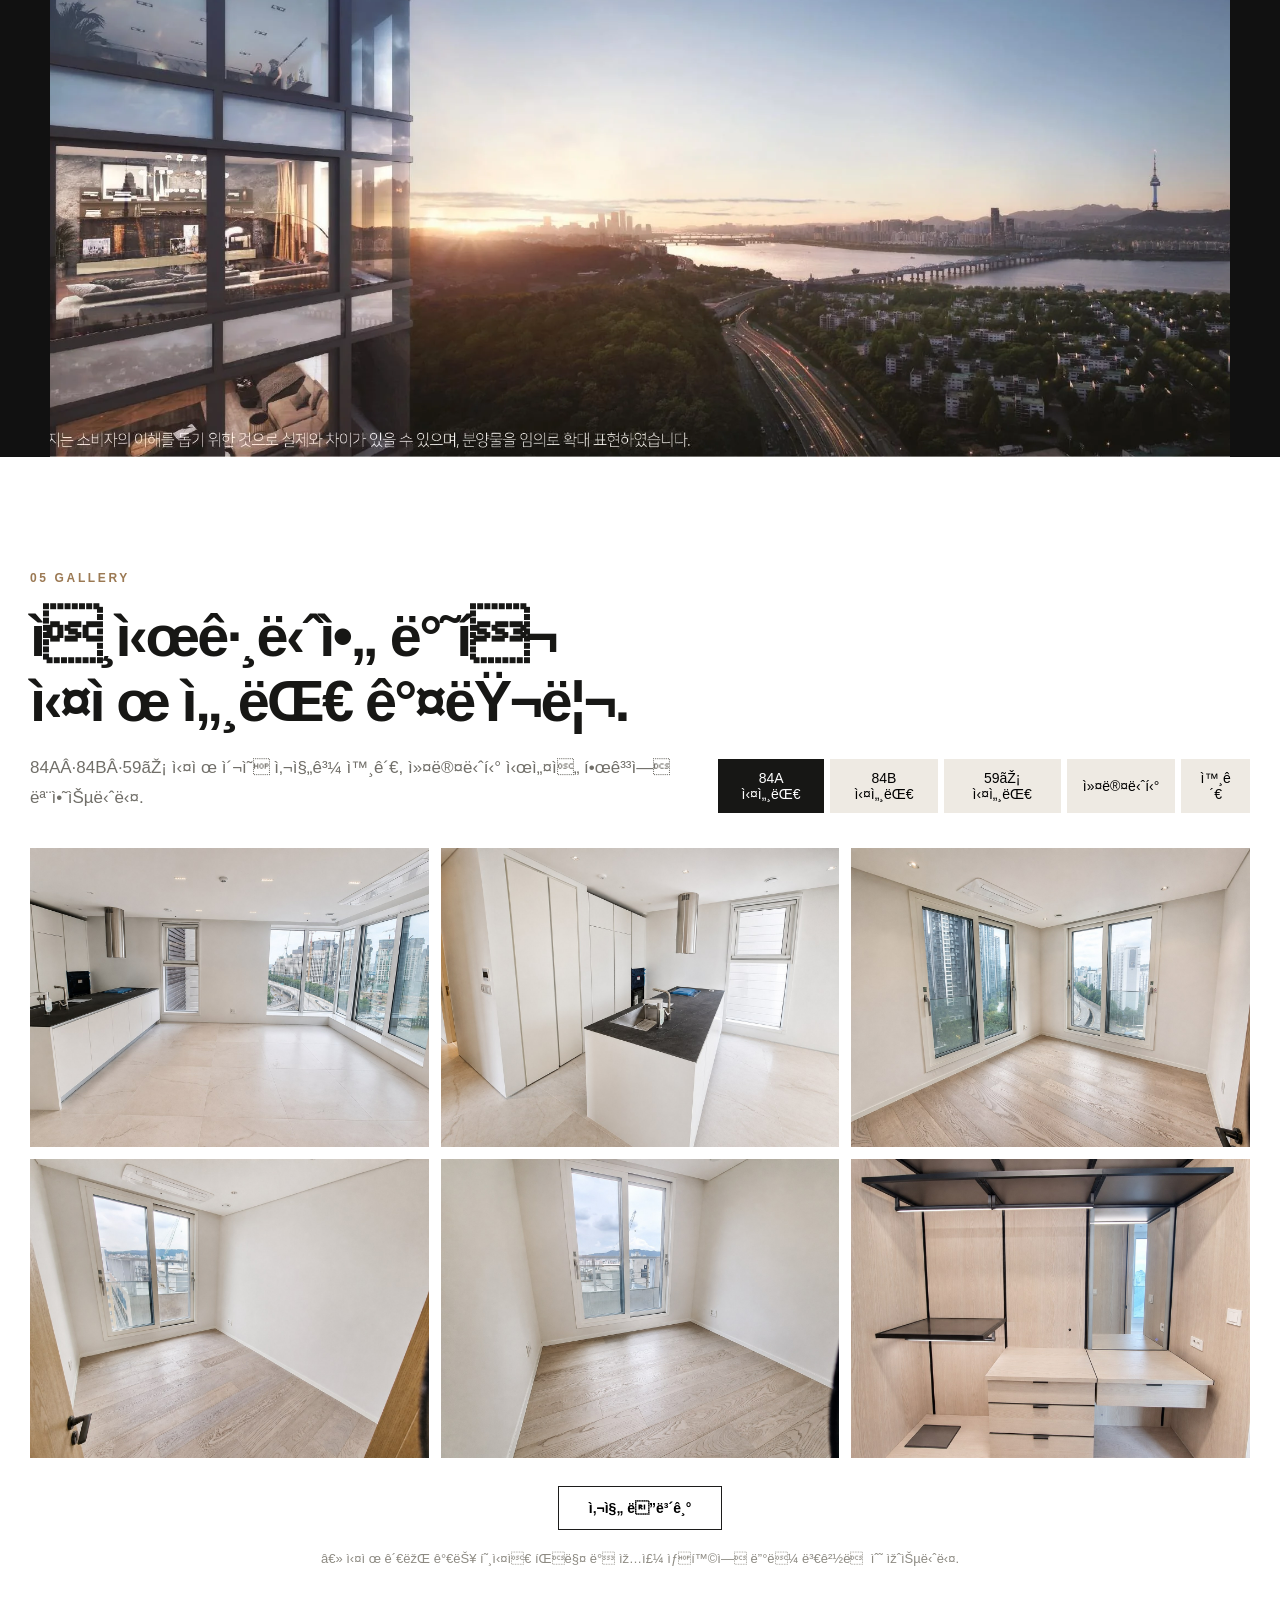
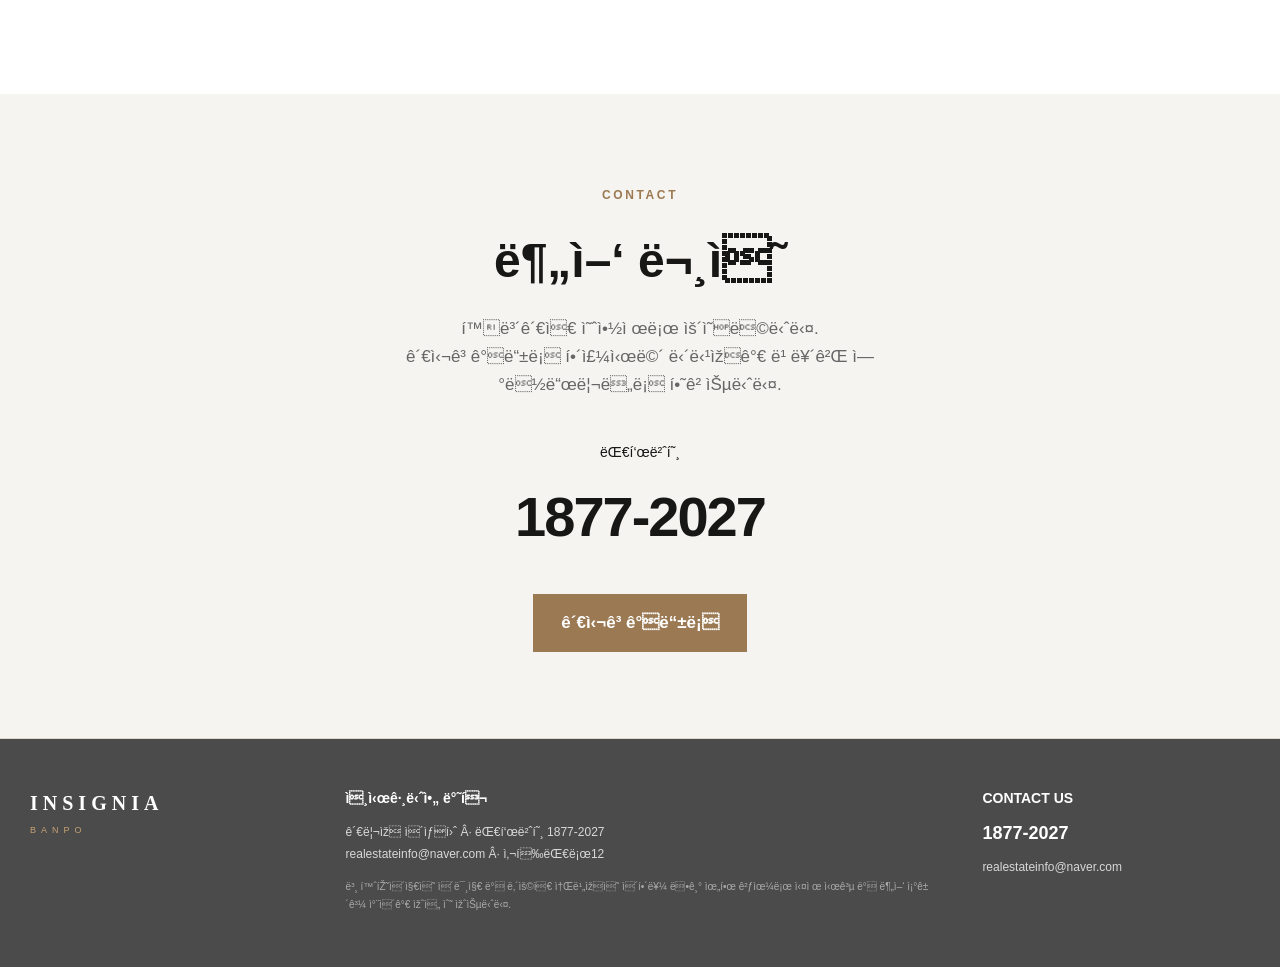
==== commit 534288ed: "Install Naver WCS common tracking script" ====
--- a/index.html
+++ b/index.html
@@ -1,5 +1,17 @@
 <!DOCTYPE html>
 <html lang="ko"><head>
+<!-- NAVER WCS COMMON SCRIPT -->
+<script type="text/javascript" src="//wcs.naver.net/wcslog.js"></script>
+<script type="text/javascript">
+if (!wcs_add) var wcs_add={};
+wcs_add["wa"] = "s_23a205432101";
+if (!_nasa) var _nasa={};
+if(window.wcs){
+wcs.inflow();
+wcs_do();
+}
+</script>
+<!-- END NAVER WCS COMMON SCRIPT -->
 <!-- Meta Pixel Code -->
 <script>
 !function(f,b,e,v,n,t,s)
@@ -1280,6 +1292,20 @@
   window.karrotPixel.track('ViewPage');
 </script>
 <!-- End Danggeun Market Code -->
+
+<!-- NAVER Conversion Tracking -->
+<script type="text/javascript" src="//wcs.naver.net/wcslog.js"></script>
+<script type="text/javascript">
+if(!wcs_add) var wcs_add={};
+wcs_add["wa"] = "s_23a205432101";
+if(!_nasa) var _nasa={};
+if(window.wcs){
+  wcs.inflow();
+  wcs_do();
+}
+</script>
+<!-- END NAVER Conversion Tracking -->
+
 </head><body>
 <header><div class="wrap nav"><a class="logo" href="#top"><span class="logo-main">INSIGNIA</span><span class="logo-sub">BANPO</span></a><nav class="menu"><a href="#project">사업개요</a><a href="#location">입지환경</a><a href="#insight-value">프리미엄</a><a href="#unit">타입안내</a><a href="#gallery">갤러리</a><a href="#contact">문의하기</a></nav><div class="header-phone" data-phone="">1877-2027</div><a class="nav-cta form-link" href="#contact">관심고객등록</a></div></header>
 <section class="hero" id="top"><img alt="인시그니아 반포와 반포 일대" class="hero-bg" decoding="async" fetchpriority="high" loading="eager" src="assets/images/hero.webp"/><div class="wrap hero-content">
@@ -1325,7 +1351,7 @@
   heroTitle: "인시그니아 반포",
   heroDescription: "4년 전 분양가 · LTV 최대 70% · 구반포역 도보 3분 · 즉시입주",
   phone: "1877-2027",
-  formUrl: "https://naver.me/xoGWjKYs",
+  formUrl: "https://naver.me/GuCPptmy",
   pointColor: "#9b7953",
   seo: {
     title: "인시그니아 반포 | 구반포역 3분 신축 59㎡·84㎡ 오피스텔",
@@ -1553,5 +1579,36 @@
   }, true);
 })();
 </script>
+
+<!-- NAVER conversion event tracking -->
+<script>
+(function () {
+  function naverConversion(type) {
+    if (!window.wcs || typeof window.wcs.trans !== 'function') return;
+    var conv = {};
+    conv.type = type;
+    window.wcs.trans(conv);
+  }
+
+  document.addEventListener('click', function (e) {
+    var link = e.target.closest('a');
+    if (!link) return;
+
+    var href = (link.getAttribute('href') || '').trim();
+    var isFormLink = link.classList.contains('form-link') || /naver\.me|form\.naver\.com/i.test(href);
+
+    if (isFormLink) {
+      naverConversion('custom001');
+      return;
+    }
+
+    if (/^tel:/i.test(href)) {
+      naverConversion('call');
+    }
+  }, true);
+})();
+</script>
+<!-- END NAVER conversion event tracking -->
+
 </body></html>
-
+
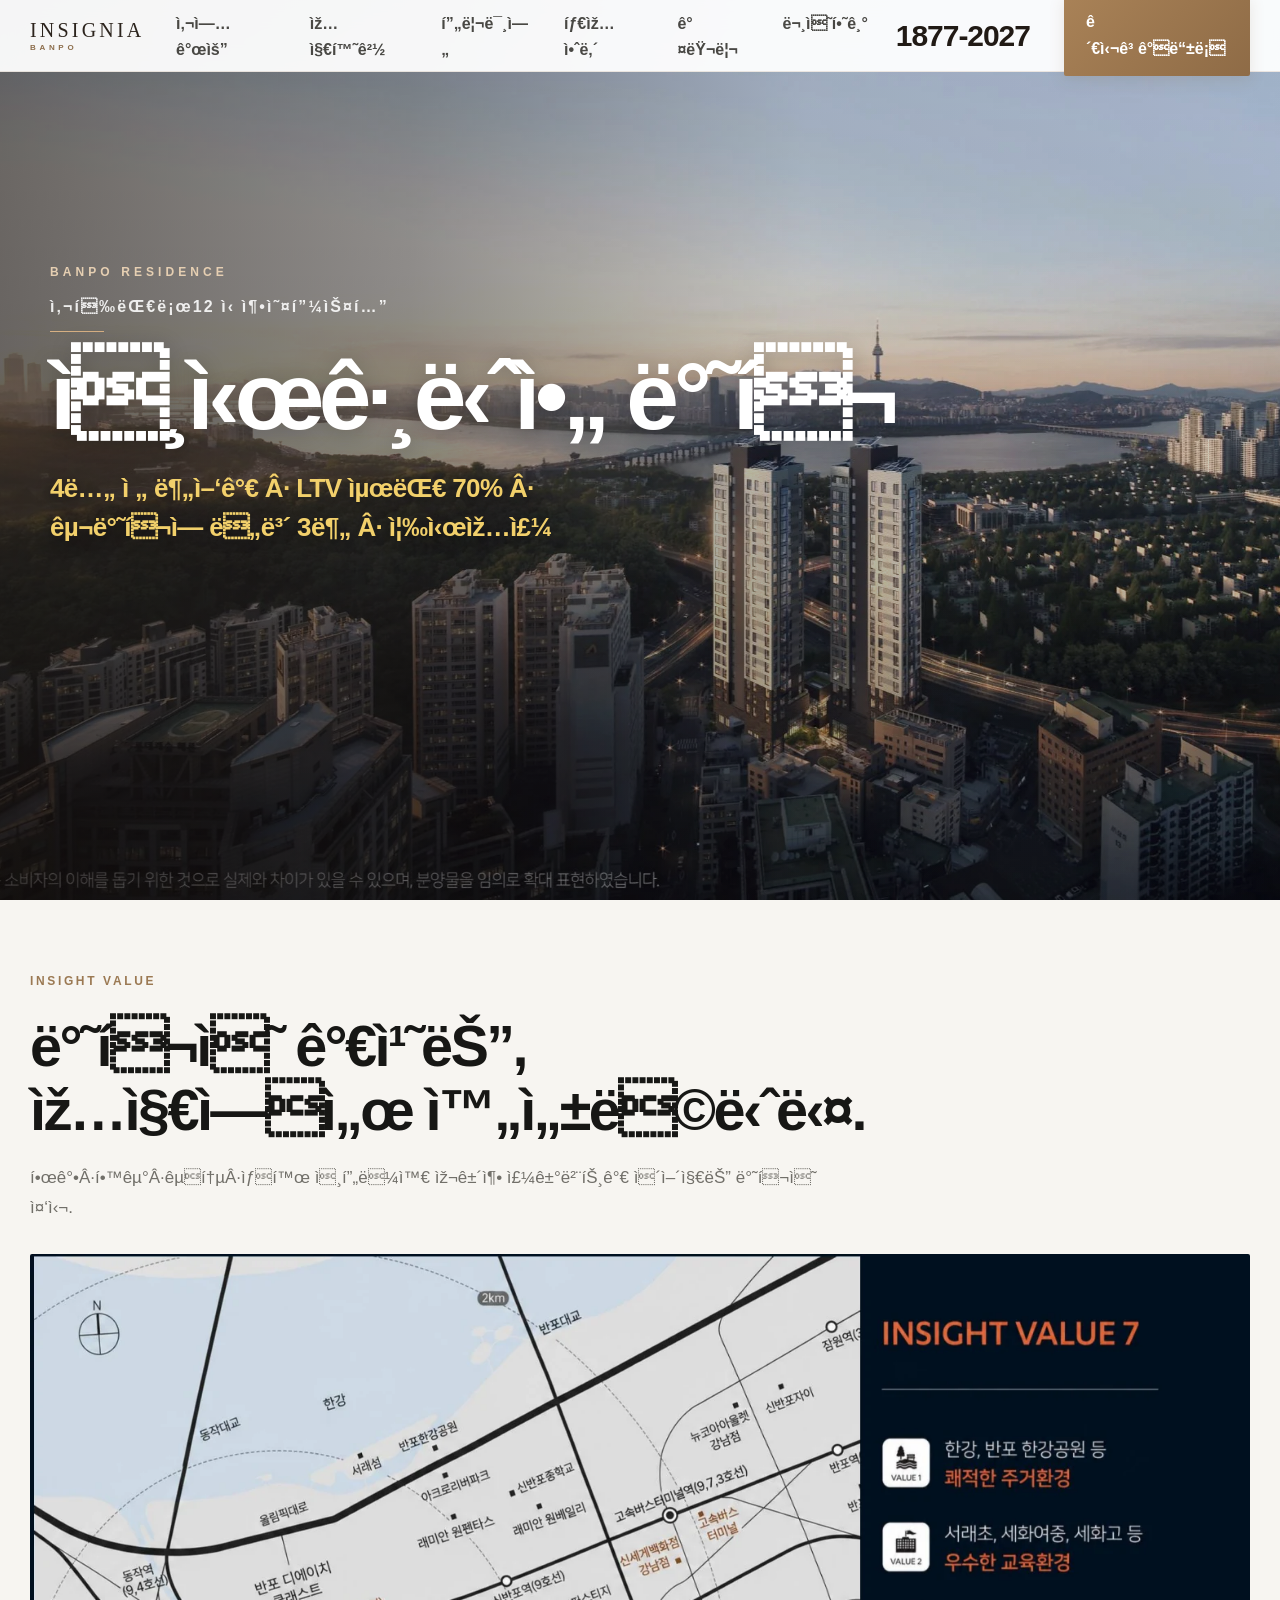
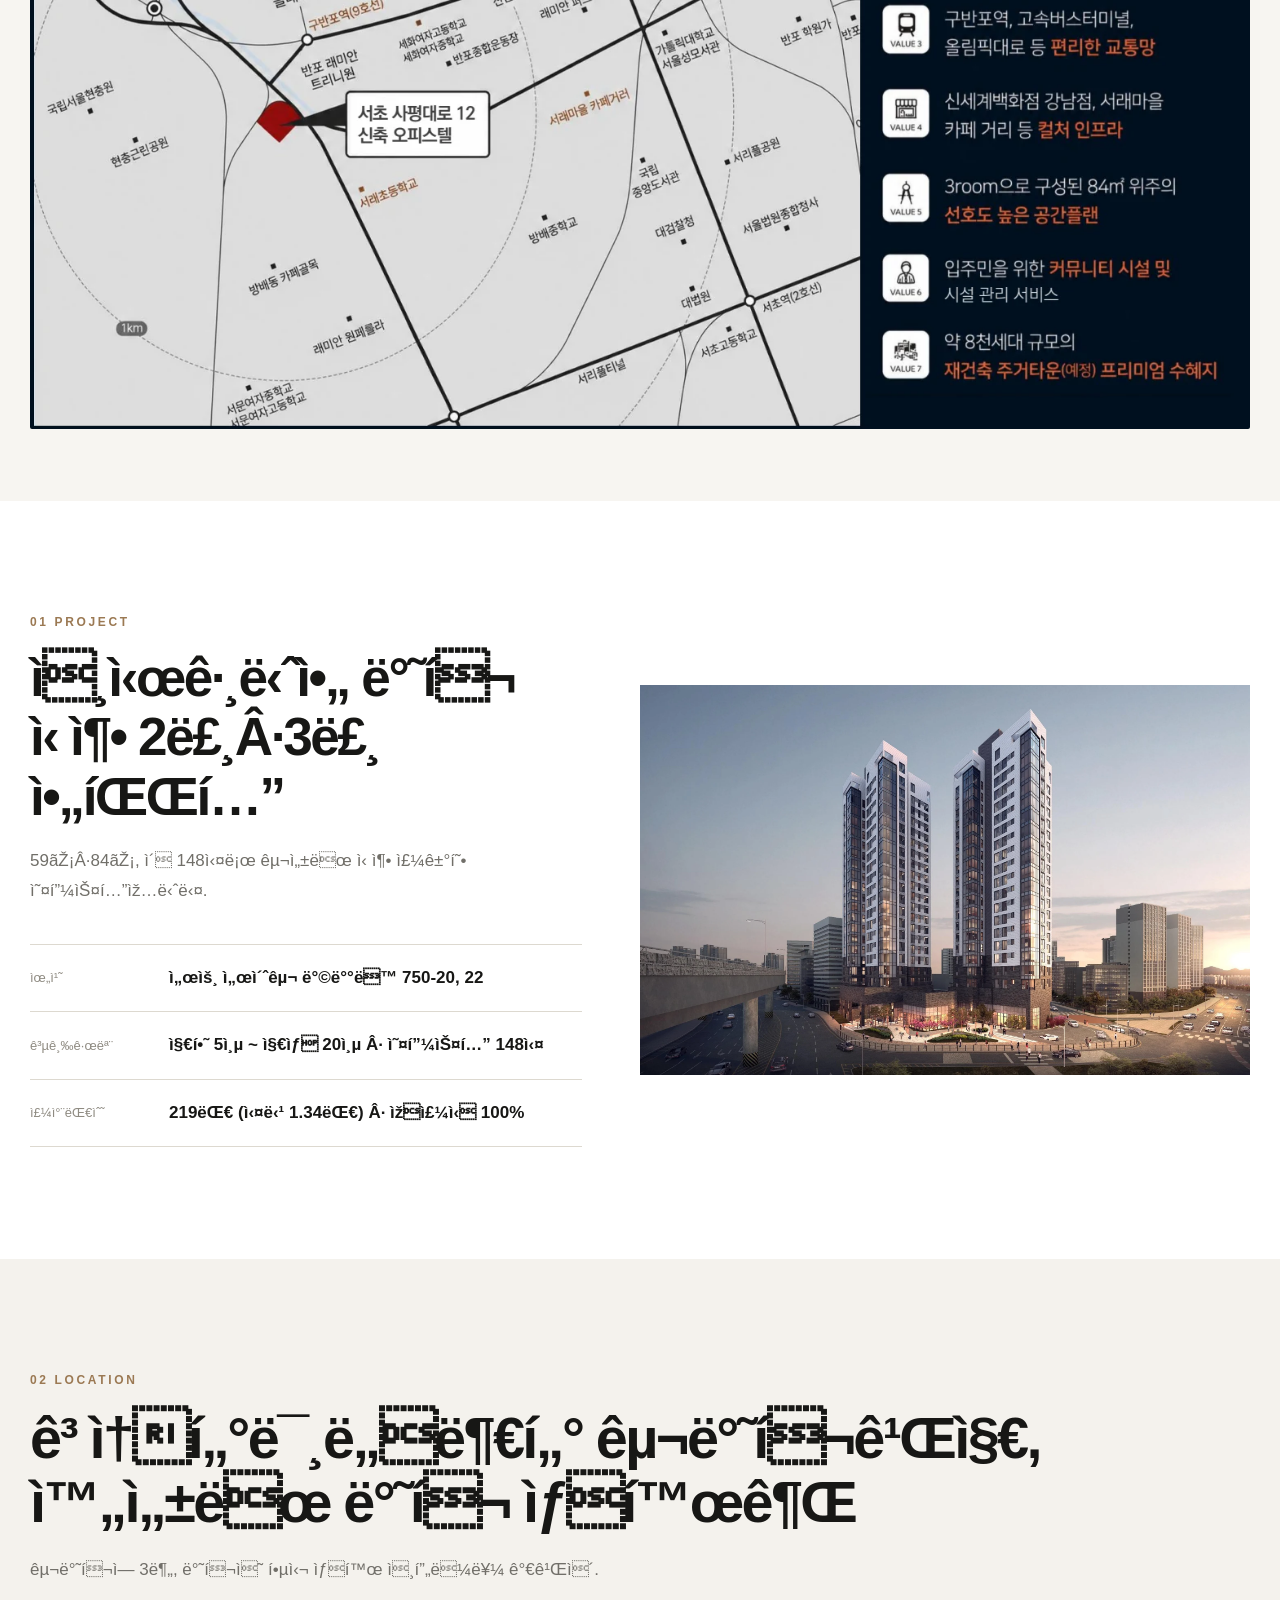
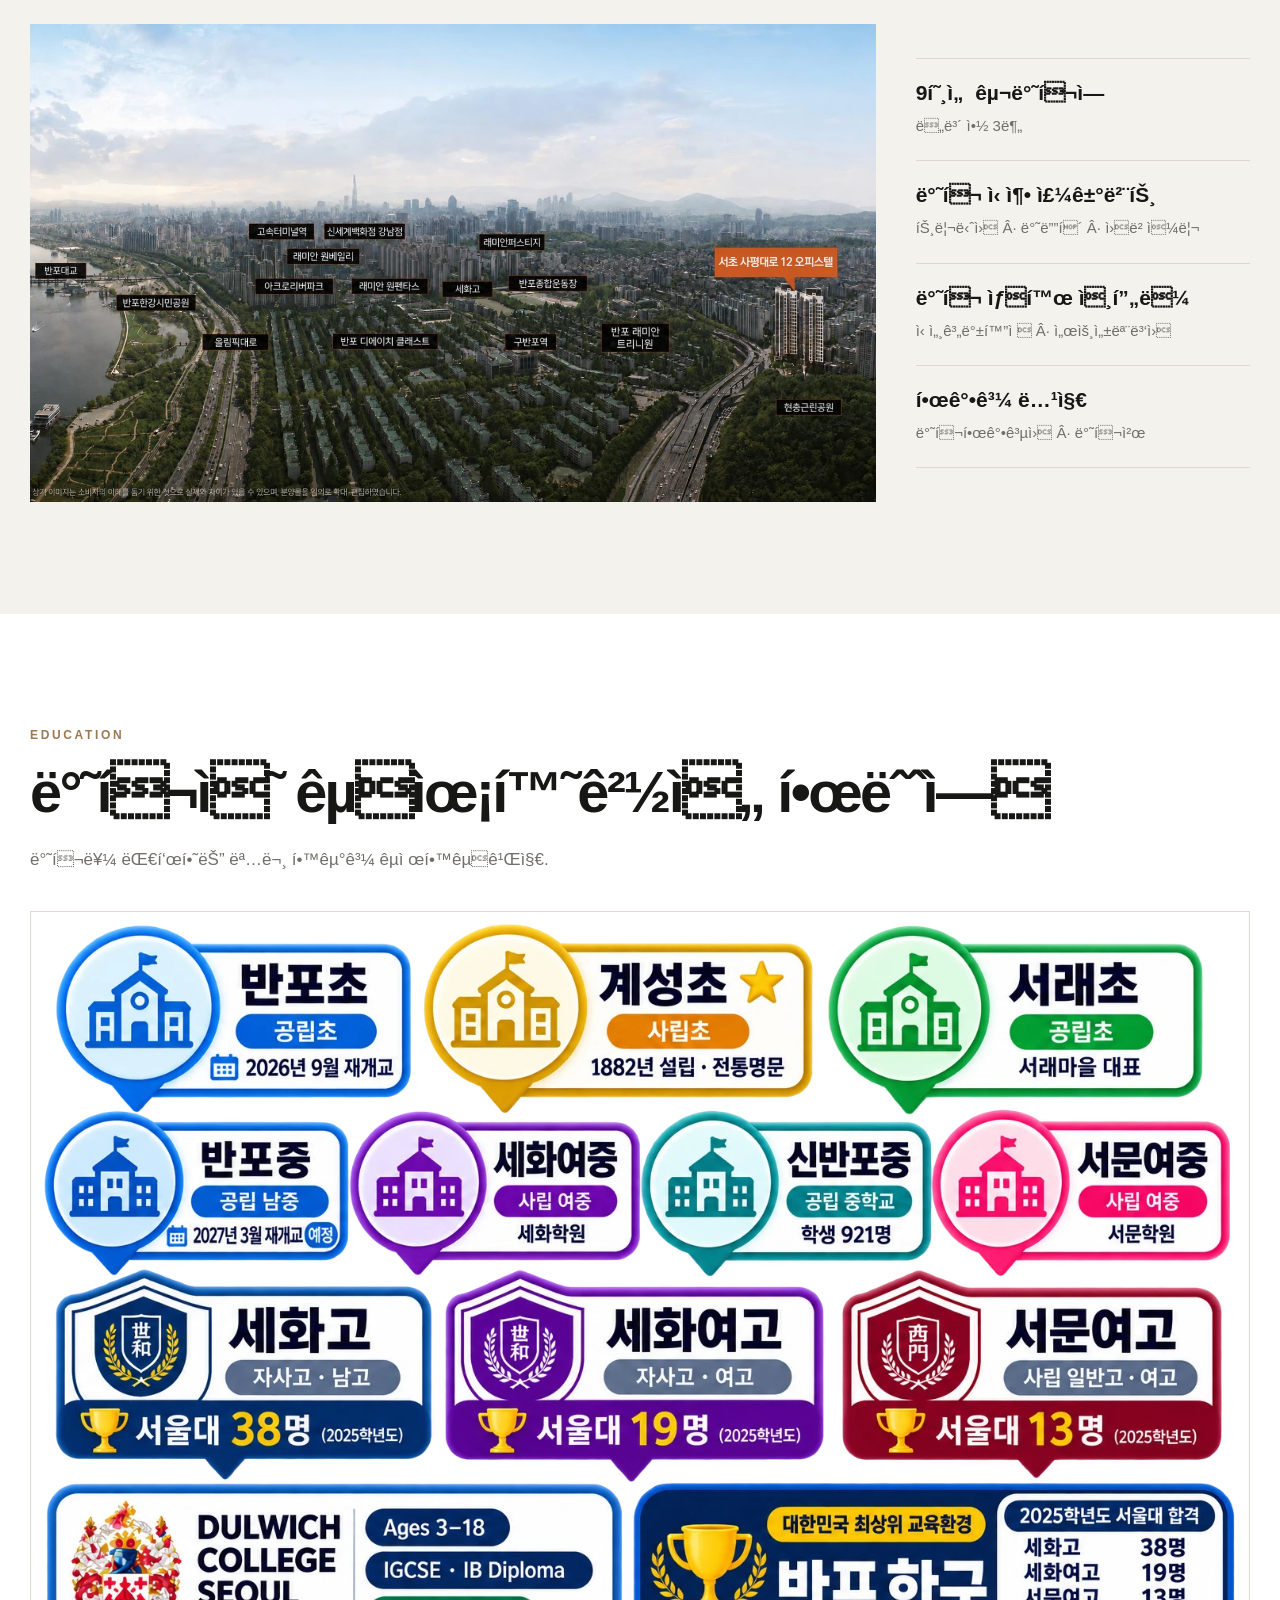
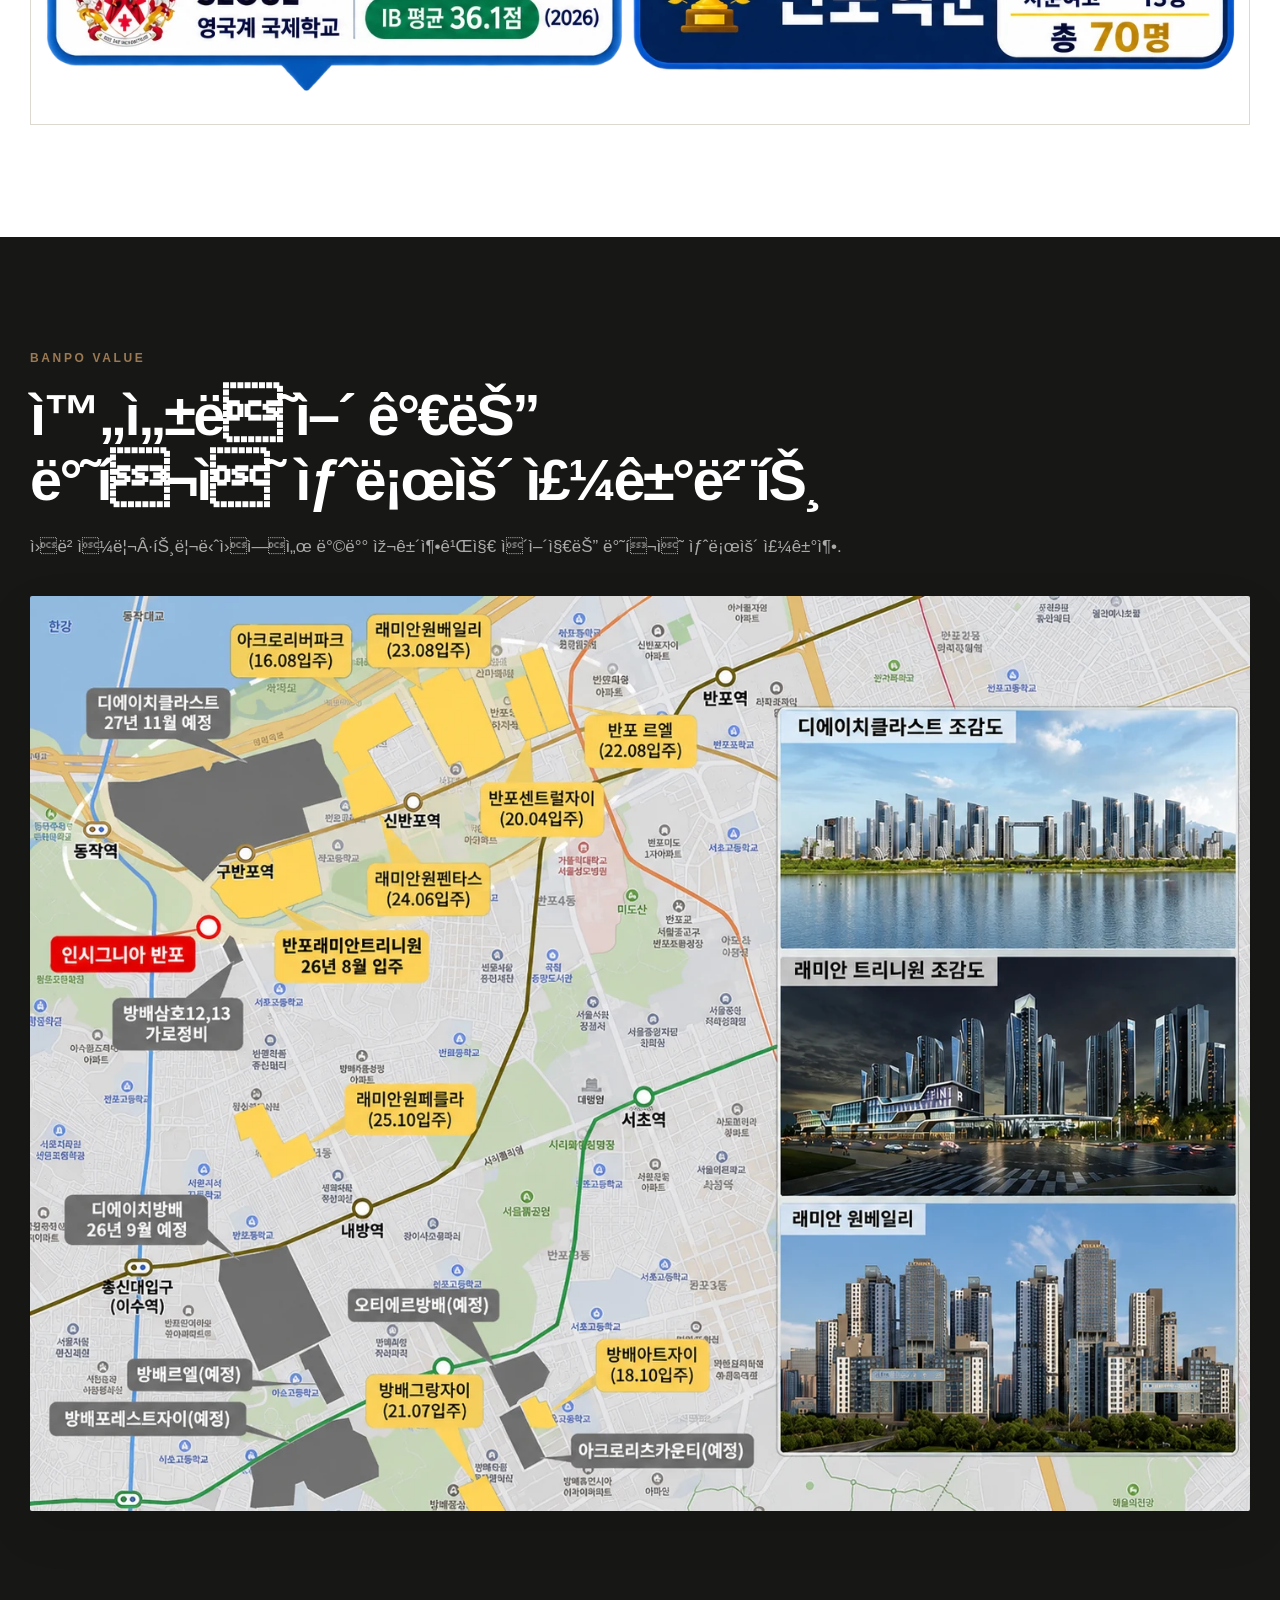
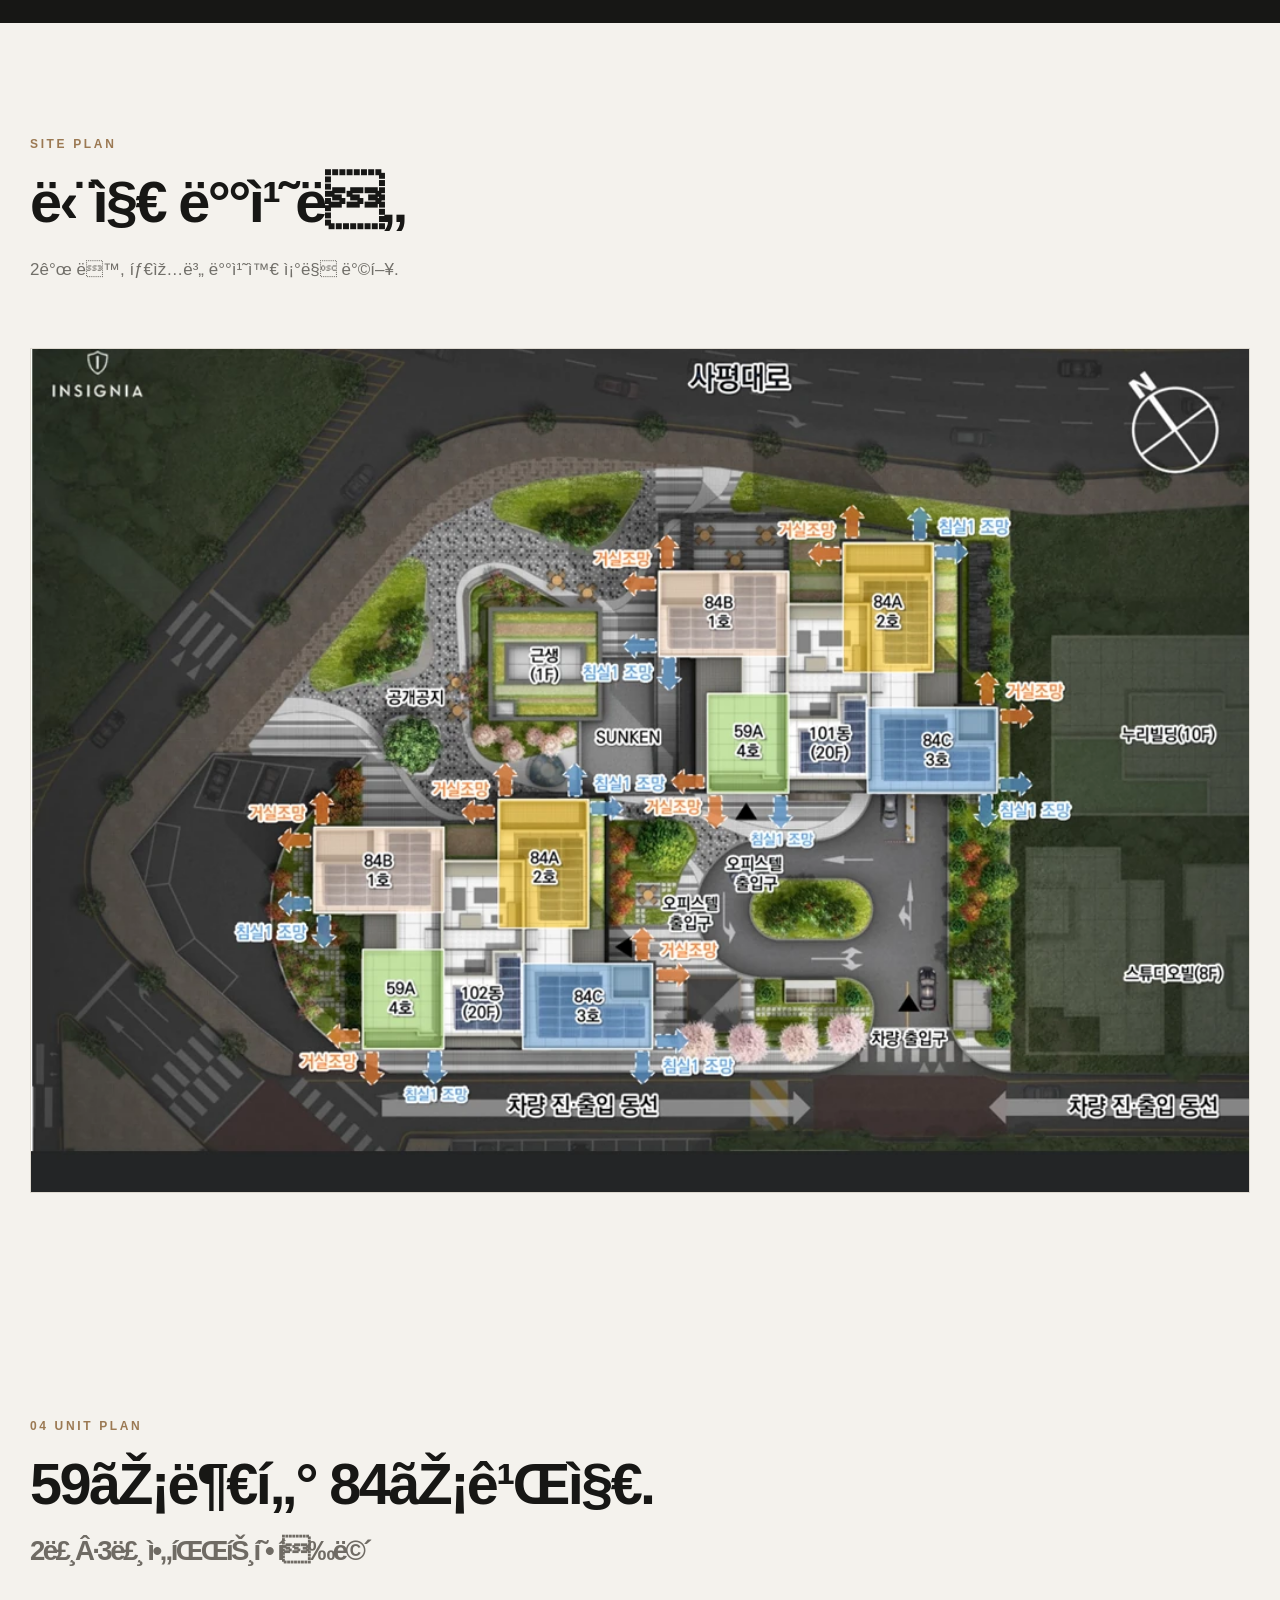
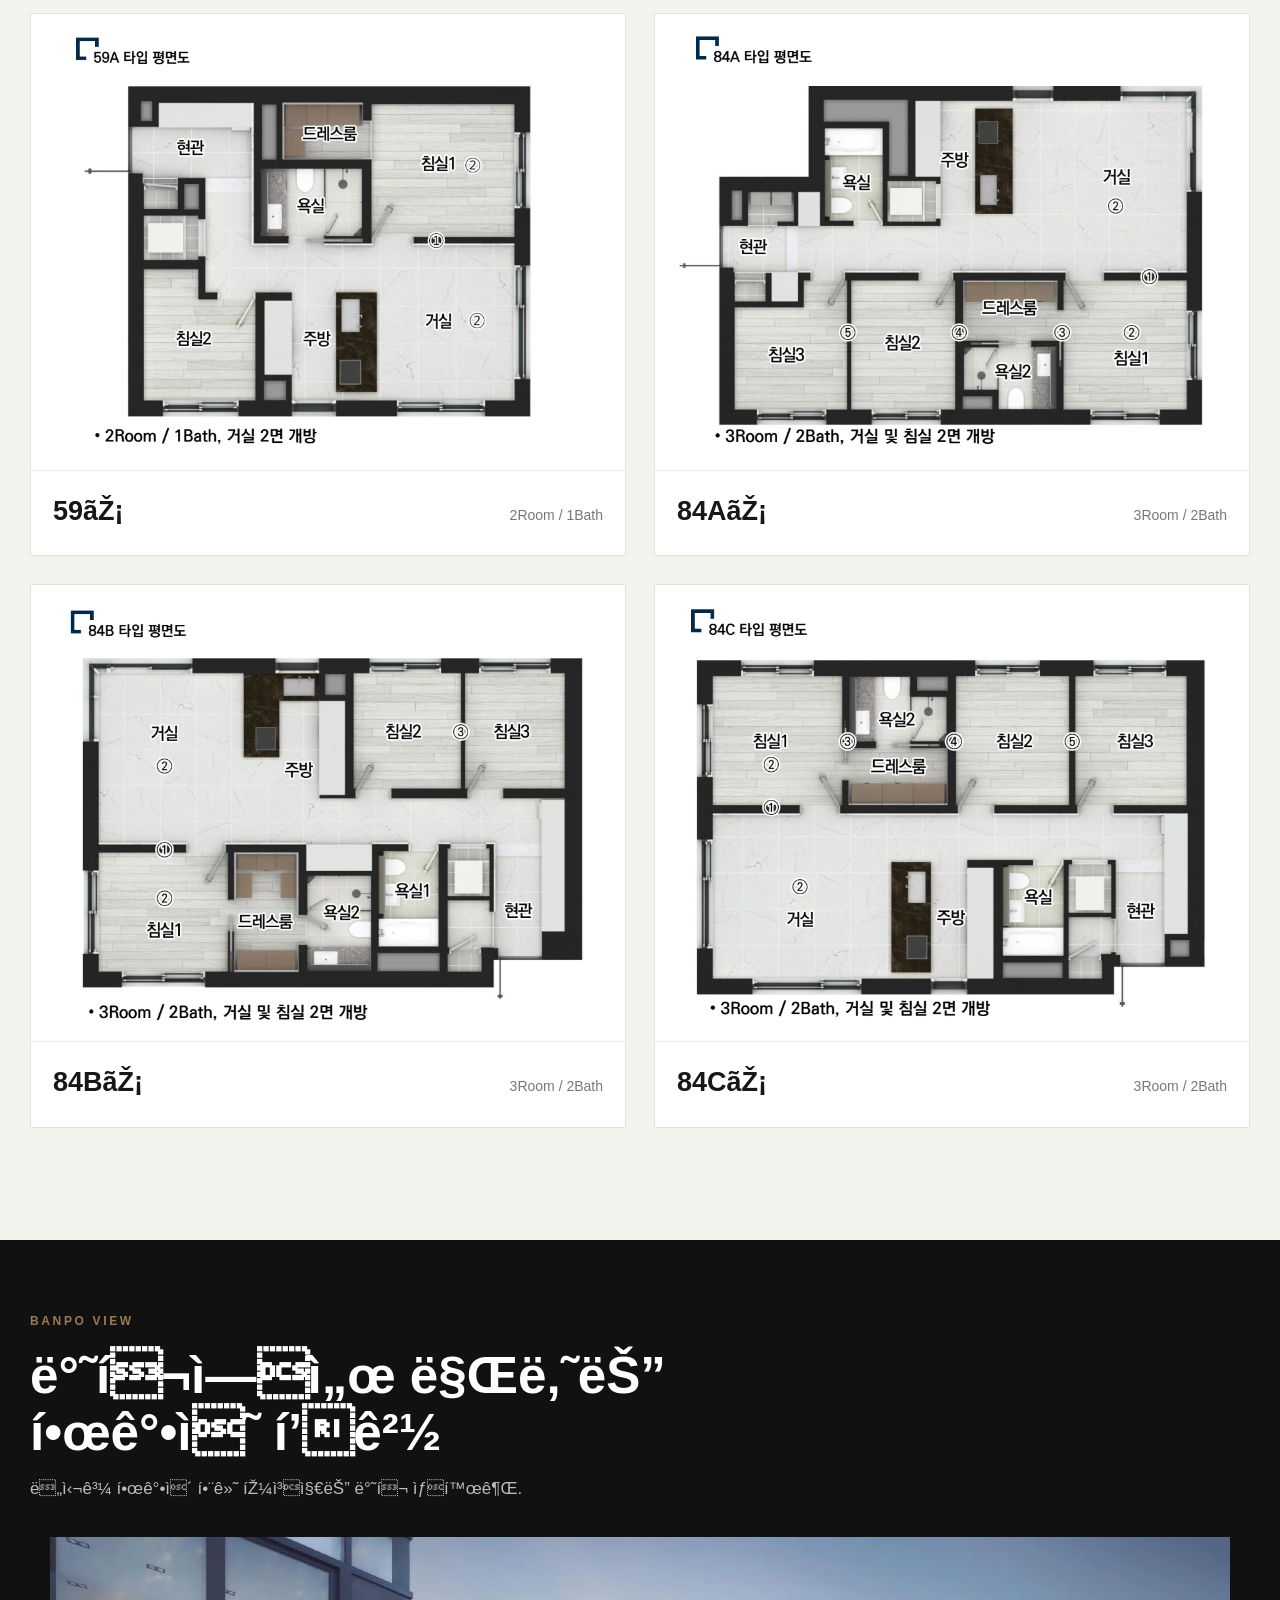
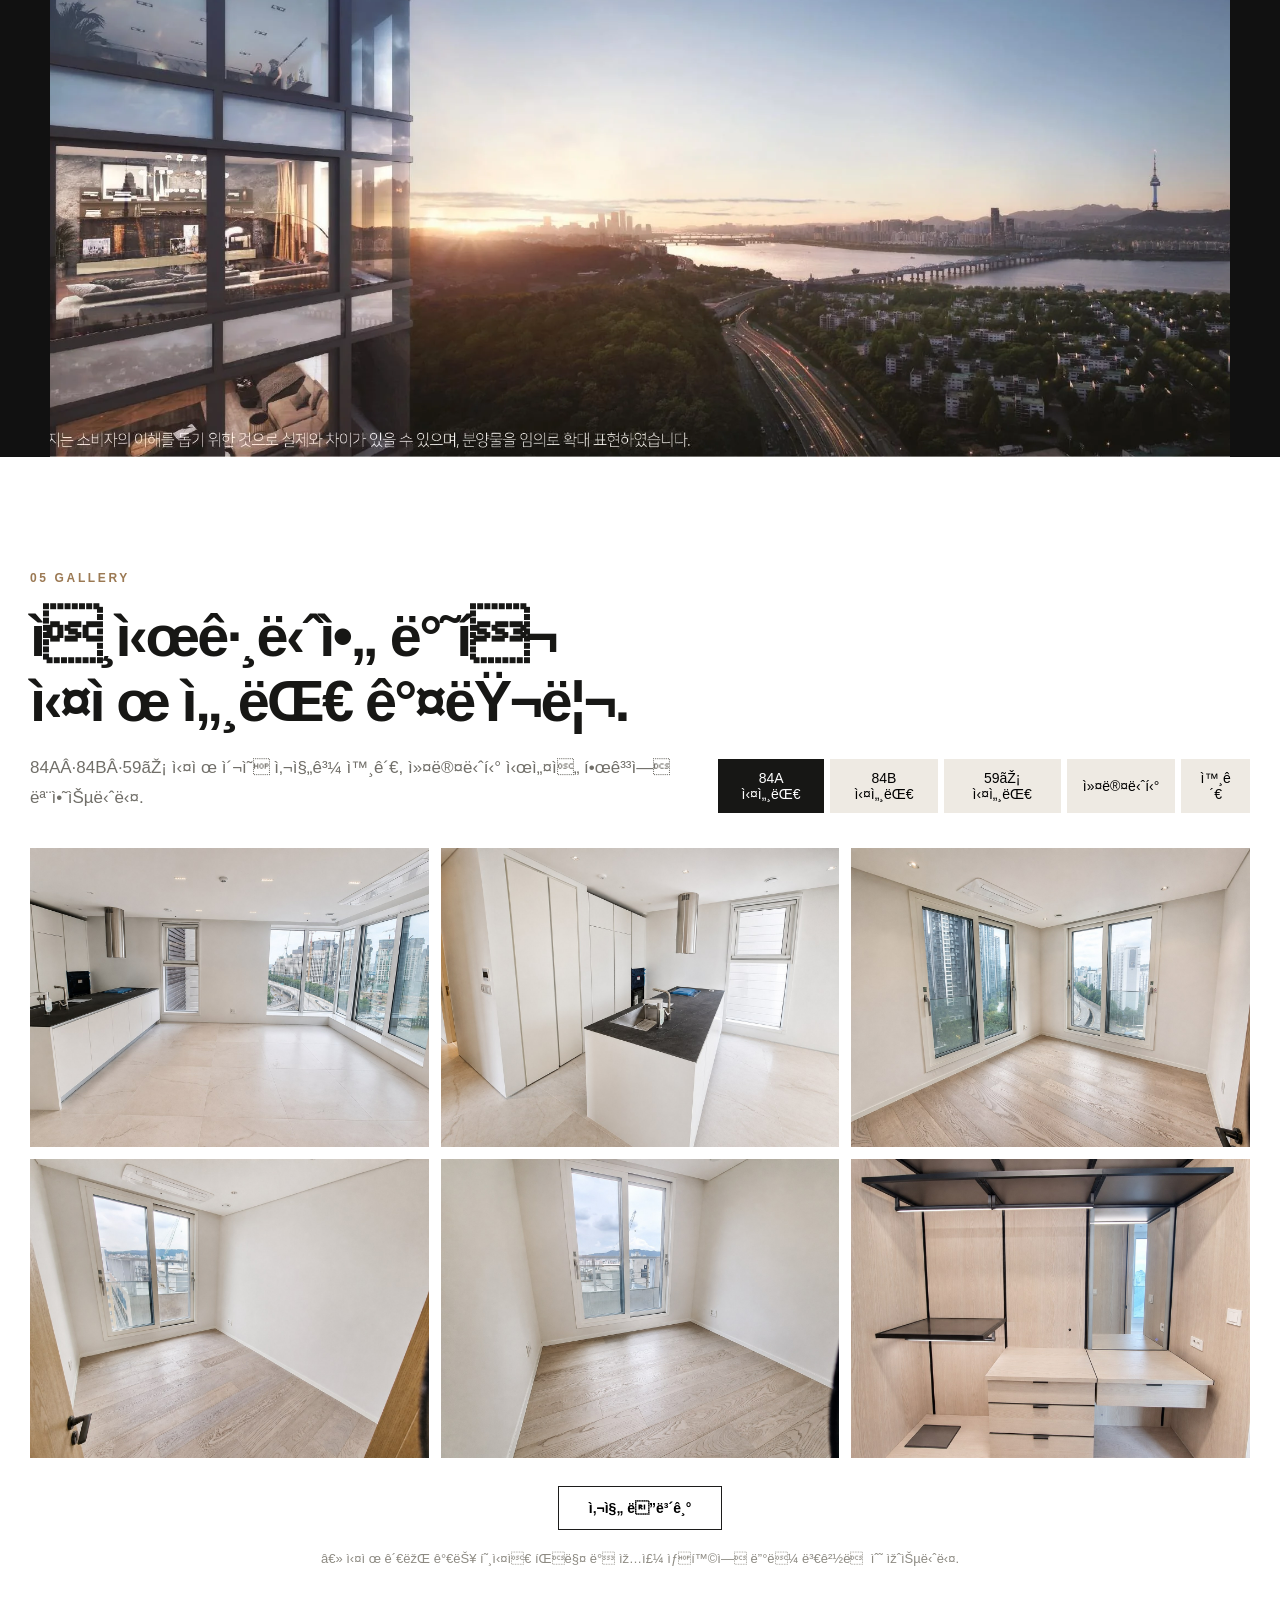
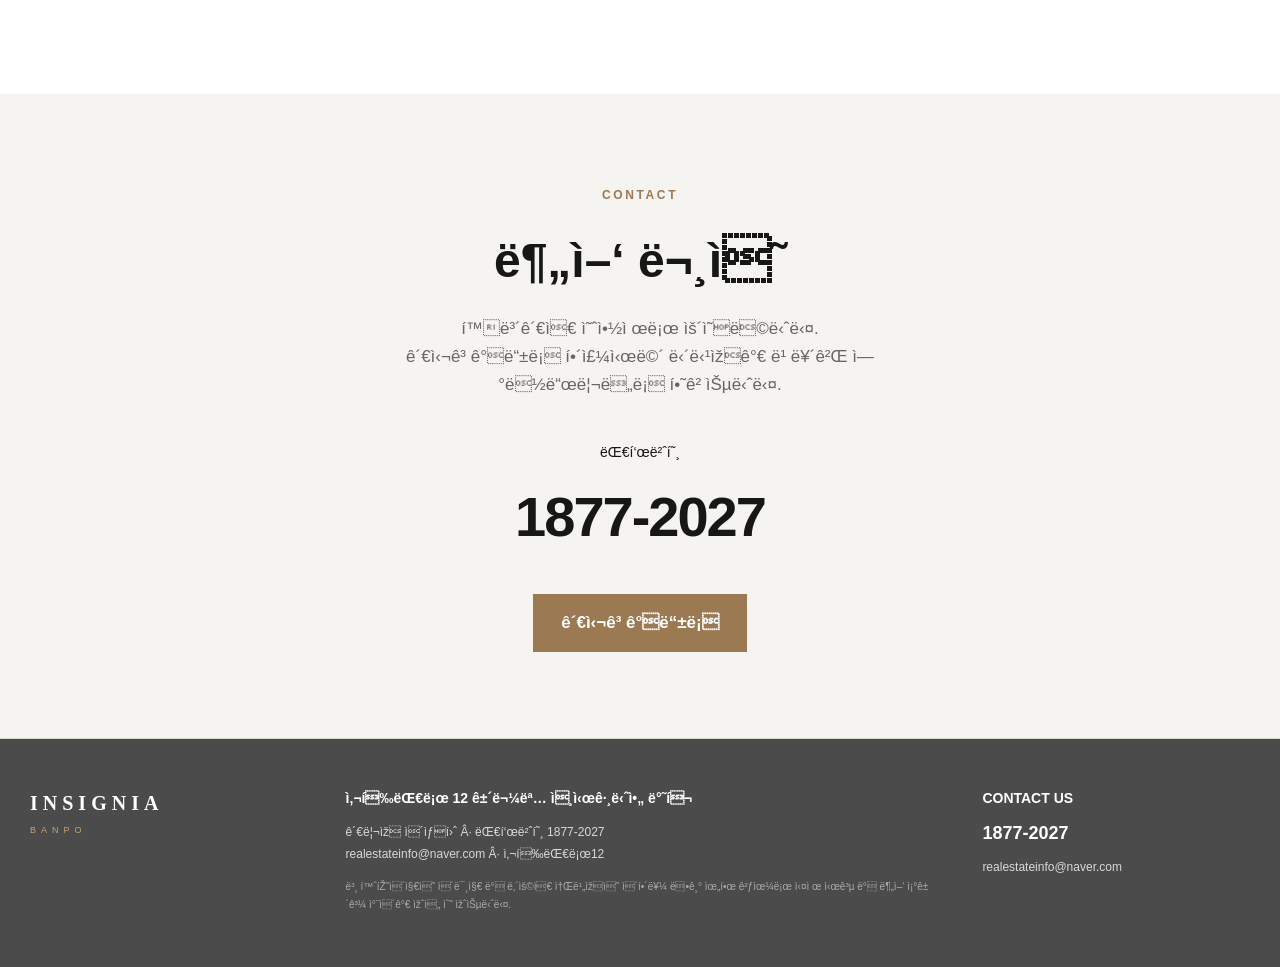
==== commit d2646ee4: "푸터 상호를 '사평대로 12 건물명 인시그니아 반포'로 변경 Co-Authored-By: Claude Opus 5.5 <noreply@anthropic.com>" ====
--- a/index.html
+++ b/index.html
@@ -1293,18 +1293,6 @@
 </script>
 <!-- End Danggeun Market Code -->
 
-<!-- NAVER Conversion Tracking -->
-<script type="text/javascript" src="//wcs.naver.net/wcslog.js"></script>
-<script type="text/javascript">
-if(!wcs_add) var wcs_add={};
-wcs_add["wa"] = "s_23a205432101";
-if(!_nasa) var _nasa={};
-if(window.wcs){
-  wcs.inflow();
-  wcs_do();
-}
-</script>
-<!-- END NAVER Conversion Tracking -->
 
 </head><body>
 <header><div class="wrap nav"><a class="logo" href="#top"><span class="logo-main">INSIGNIA</span><span class="logo-sub">BANPO</span></a><nav class="menu"><a href="#project">사업개요</a><a href="#location">입지환경</a><a href="#insight-value">프리미엄</a><a href="#unit">타입안내</a><a href="#gallery">갤러리</a><a href="#contact">문의하기</a></nav><div class="header-phone" data-phone="">1877-2027</div><a class="nav-cta form-link" href="#contact">관심고객등록</a></div></header>
@@ -1330,7 +1318,7 @@
 <section class="view-section" id="visual-break"><div class="wrap view-copy"><div class="eyebrow">BANPO VIEW</div><h2>반포에서 만나는<br/>한강의 풍경</h2><p>도심과 한강이 함께 펼쳐지는 반포 생활권.</p></div><div class="view-image"><img alt="반포 한강 조망" decoding="async" loading="lazy" src="assets/images/hangang-view-02.webp"/></div></section>
 <section class="section" id="gallery"><div class="wrap fade"><div class="gallery-head"><div><div class="eyebrow">05 GALLERY</div><h2 class="title">인시그니아 반포<br/>실제 세대 갤러리.</h2><p class="lead">84A·84B·59㎡ 실제 촬영 사진과 외관, 커뮤니티 시설을 한곳에 모았습니다.</p></div><div class="gallery-tabs"><button class="active" data-gallery="84A">84A 실세대</button><button data-gallery="84B">84B 실세대</button><button data-gallery="59">59㎡ 실세대</button><button data-gallery="커뮤니티">커뮤니티</button><button data-gallery="외관">외관</button></div></div><div class="gallery-grid" id="gallery-grid"></div><div class="gallery-more-wrap"><button class="gallery-more" id="gallery-more" type="button">사진 더보기</button></div><p class="gallery-note">※ 실제 관람 가능 호실은 판매 및 입주 상황에 따라 변경될 수 있습니다.</p></div></section>
 <section class="contact-section" id="contact"><div class="wrap contact-modern fade"><div class="eyebrow">CONTACT</div><h2>분양 문의</h2><p>홍보관은 예약제로 운영됩니다.<br/>관심고객등록 해주시면 담당자가 빠르게 연락드리도록 하겠습니다.</p><div class="contact-phone-label">대표번호</div><a class="contact-phone" href="tel:18772027">1877-2027</a><div class="contact-buttons"><a class="form-link contact-primary" href="#">관심고객등록</a><a class="contact-secondary" href="tel:18772027">전화상담</a></div></div></section>
-<footer class="site-footer"><div class="wrap footer-grid"><div class="footer-brand"><strong>INSIGNIA</strong><span>BANPO</span></div><div class="footer-info"><b>인시그니아 반포</b><p>관리자 이상훈 · 대표번호 1877-2027<br/>realestateinfo@naver.com · 사평대로12</p><small>본 홈페이지의 이미지 및 내용은 소비자의 이해를 돕기 위한 것으로 실제 시공 및 분양 조건과 차이가 있을 수 있습니다.</small></div><div class="footer-contact"><b>CONTACT US</b><a href="tel:18772027">1877-2027</a><span>realestateinfo@naver.com</span></div></div></footer>
+<footer class="site-footer"><div class="wrap footer-grid"><div class="footer-brand"><strong>INSIGNIA</strong><span>BANPO</span></div><div class="footer-info"><b>사평대로 12 건물명 인시그니아 반포</b><p>관리자 이상훈 · 대표번호 1877-2027<br/>realestateinfo@naver.com · 사평대로12</p><small>본 홈페이지의 이미지 및 내용은 소비자의 이해를 돕기 위한 것으로 실제 시공 및 분양 조건과 차이가 있을 수 있습니다.</small></div><div class="footer-contact"><b>CONTACT US</b><a href="tel:18772027">1877-2027</a><span>realestateinfo@naver.com</span></div></div></footer>
 <div class="mobile-bar"><a data-phone-link="" href="#">전화상담</a><a class="form-link" href="#">관심고객등록</a></div>
 <div aria-hidden="true" class="lightbox" id="lightbox">
 <button aria-label="닫기" class="lightbox-close" type="button">×</button>
@@ -1575,6 +1563,14 @@
         link_text: text,
         event_category: 'conversion'
       });
+      // Track the form-opening click, not a completed registration.
+      if (typeof window.fbq === 'function') {
+        window.fbq('trackCustom', 'reservation_click', {
+          content_name: '관심고객등록',
+          link_url: href,
+          link_text: text
+        });
+      }
     }
   }, true);
 })();
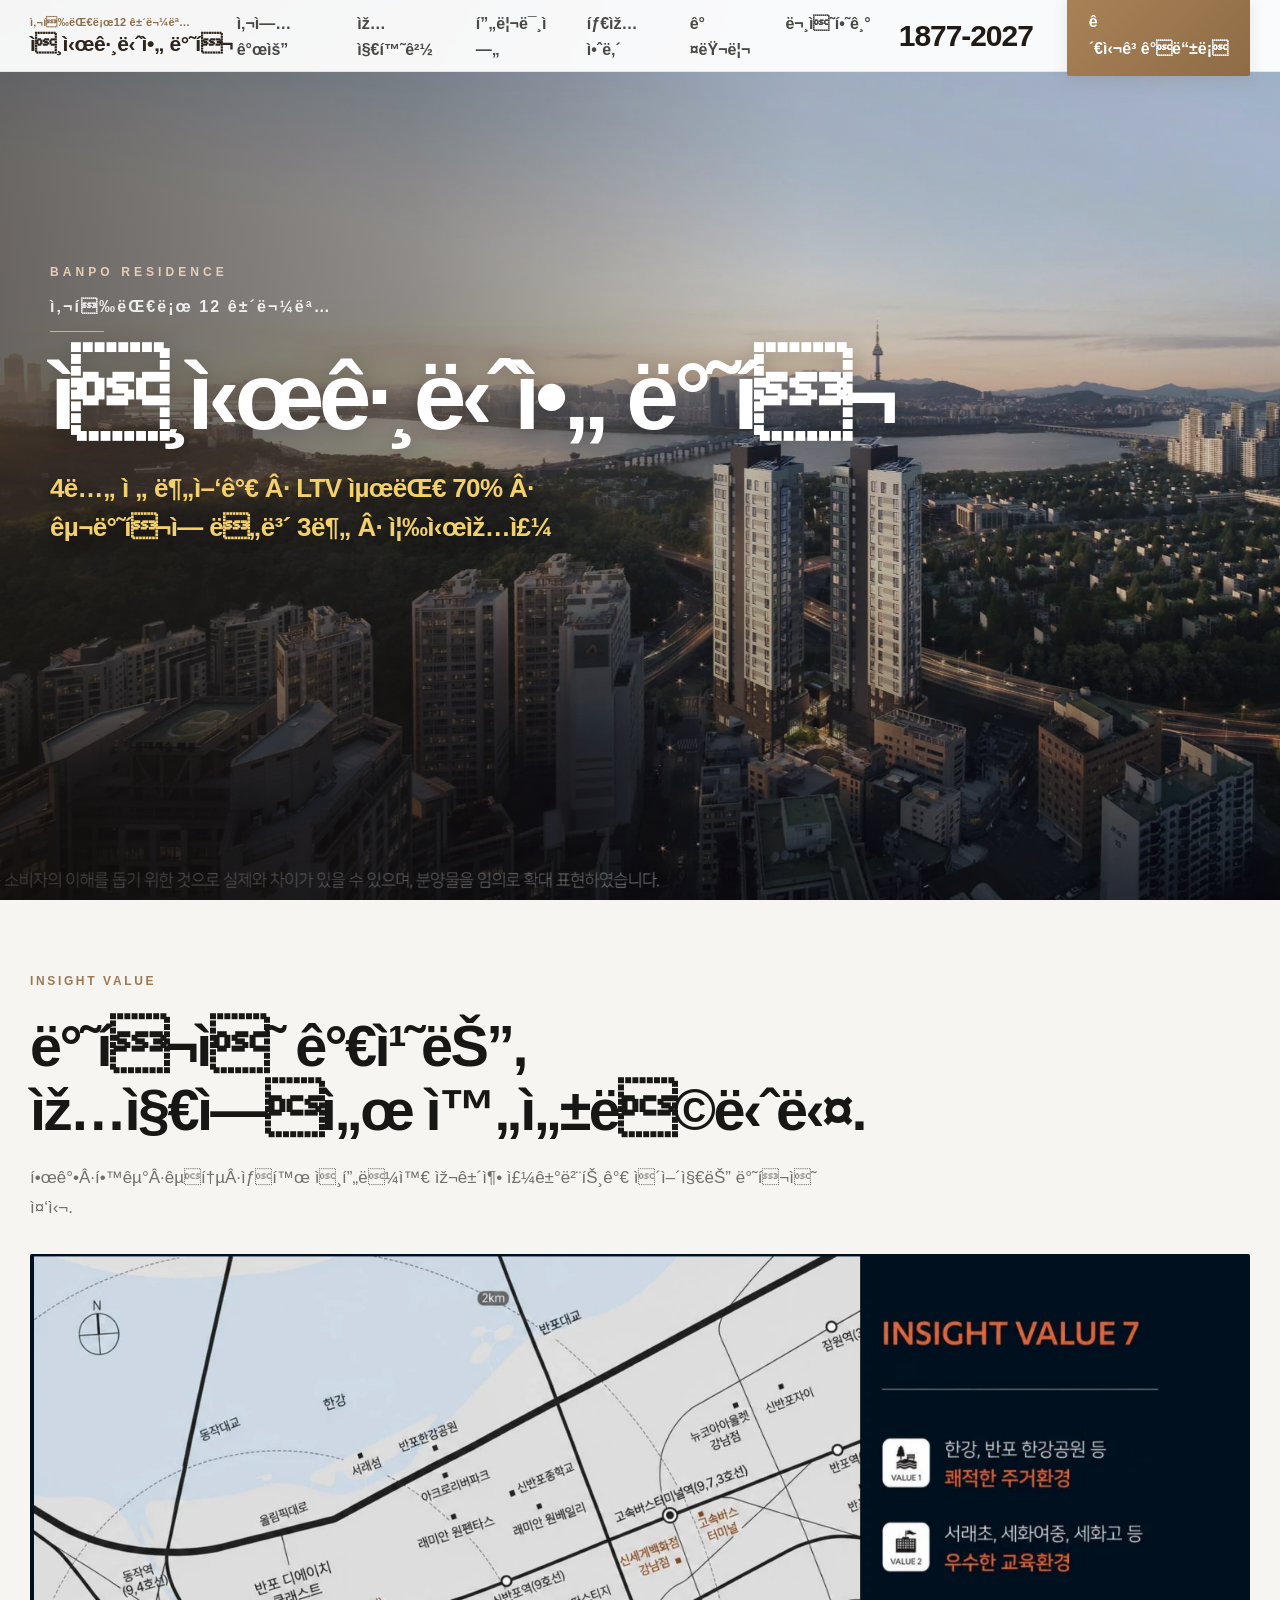
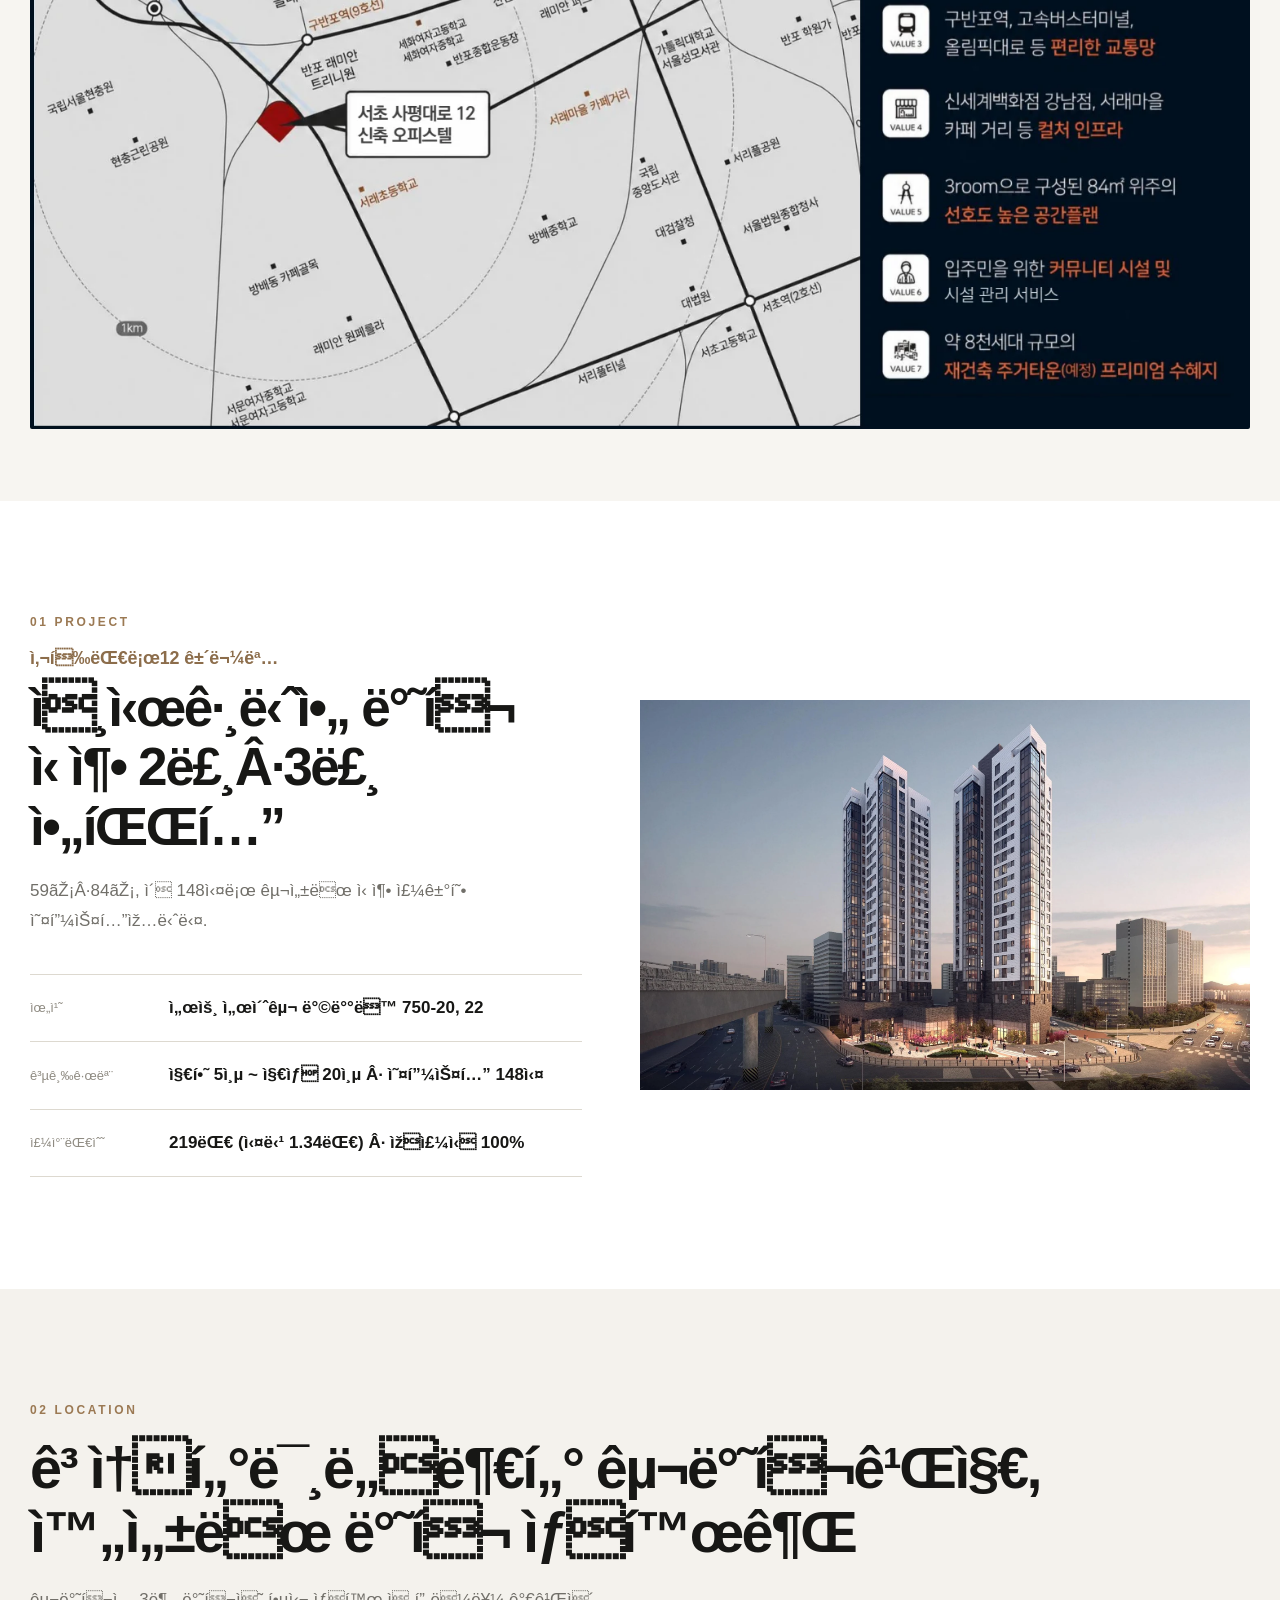
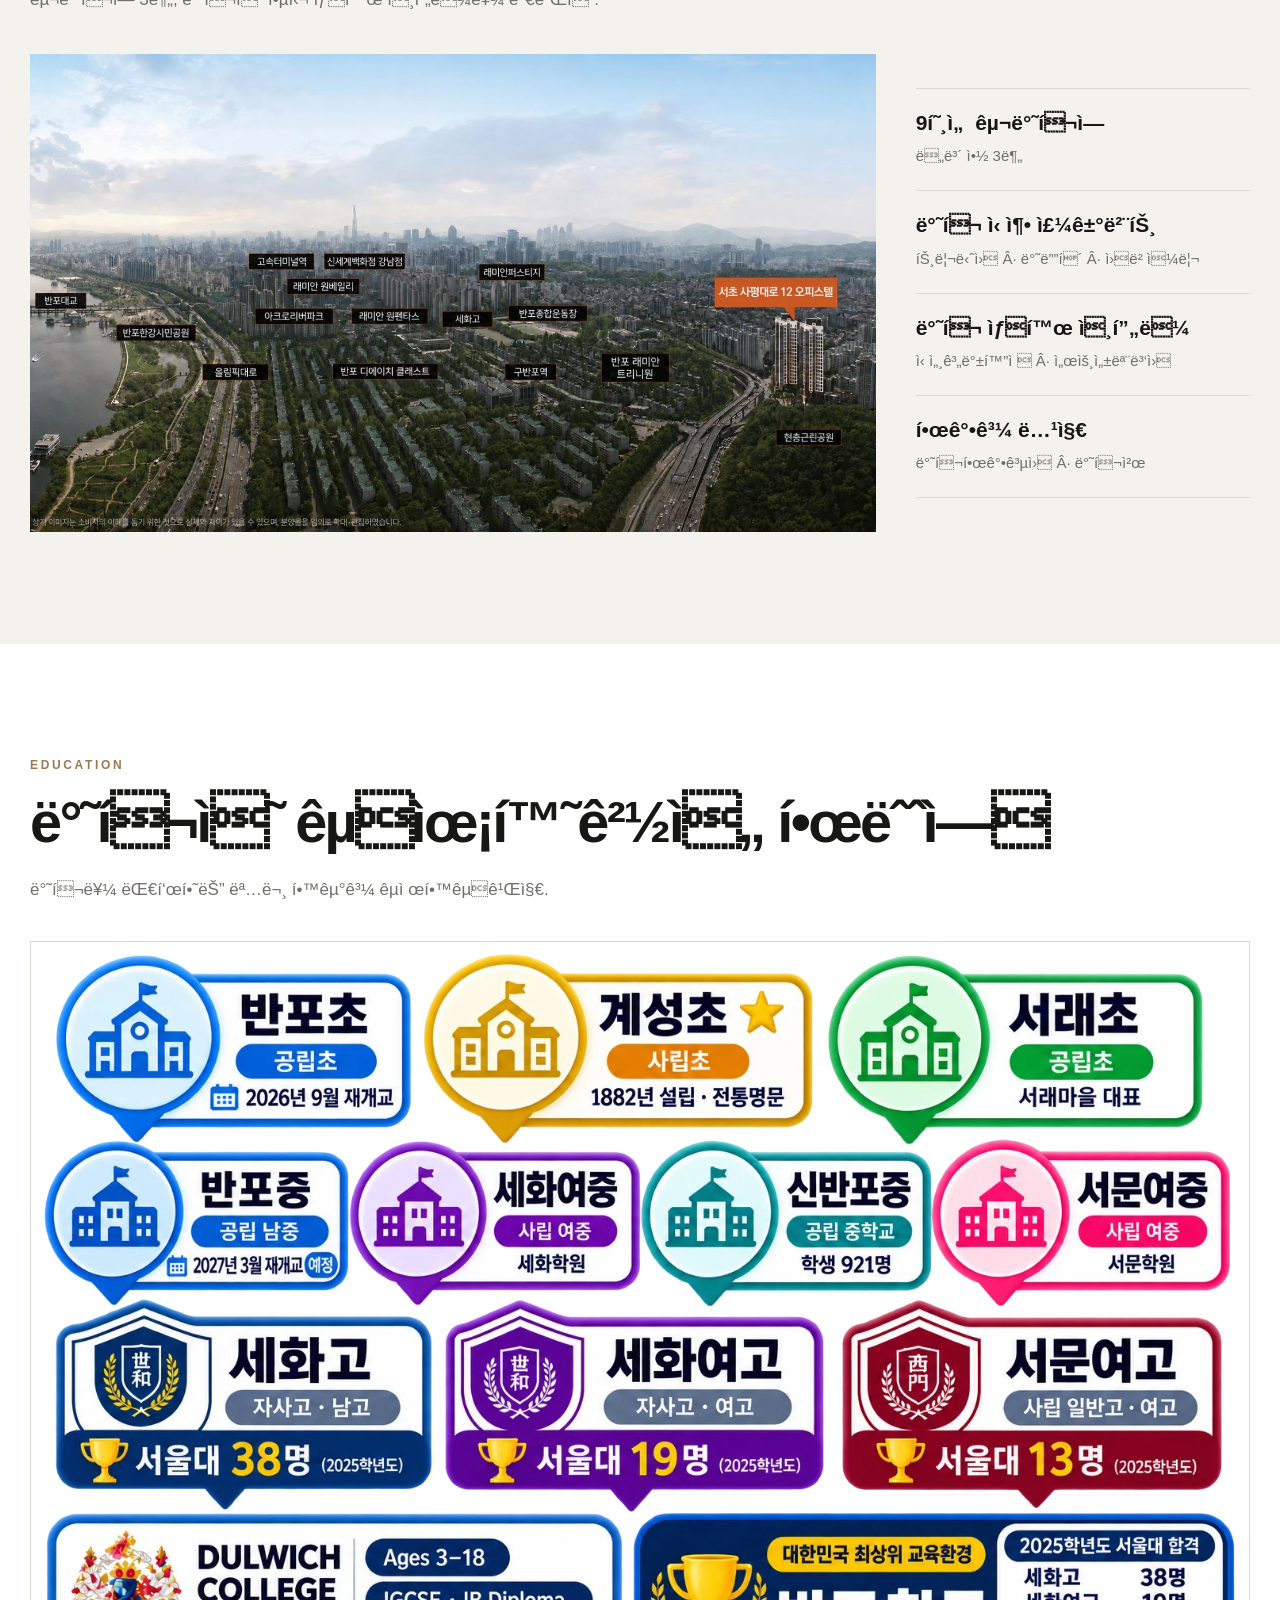
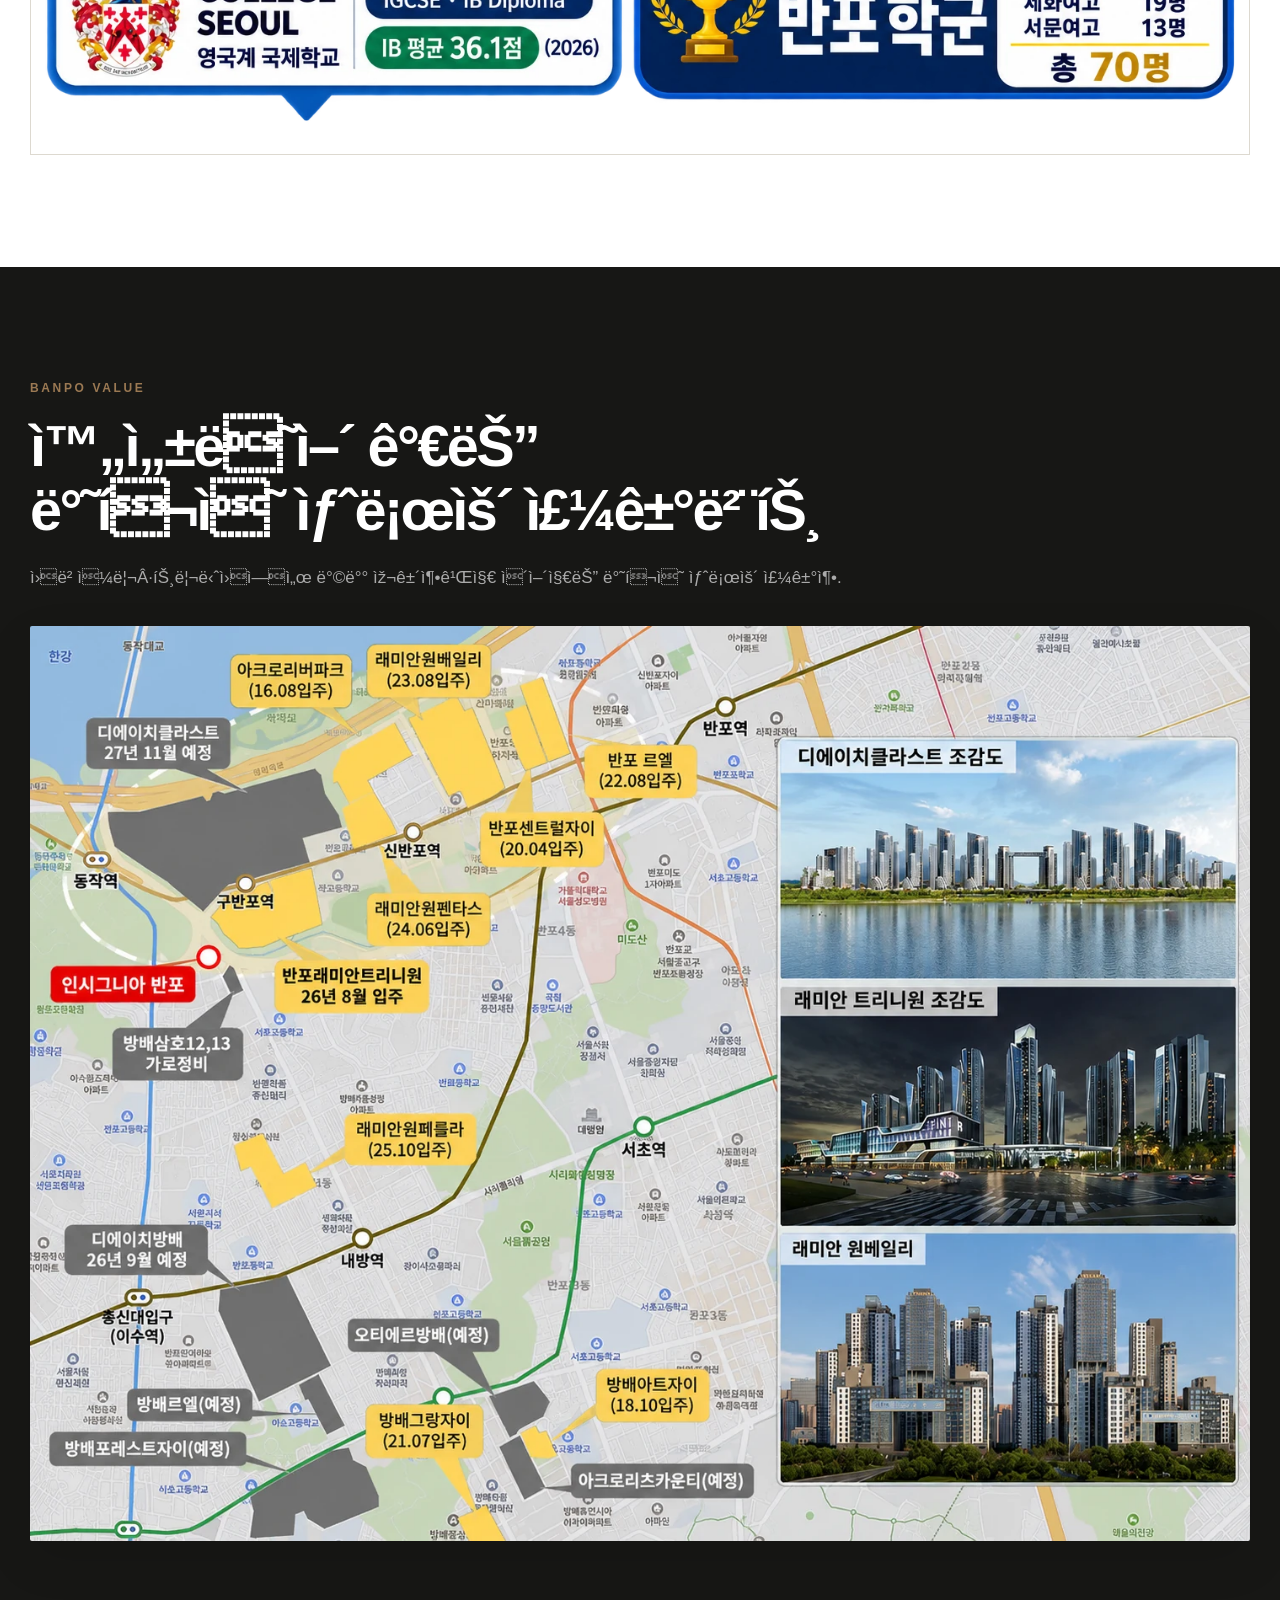
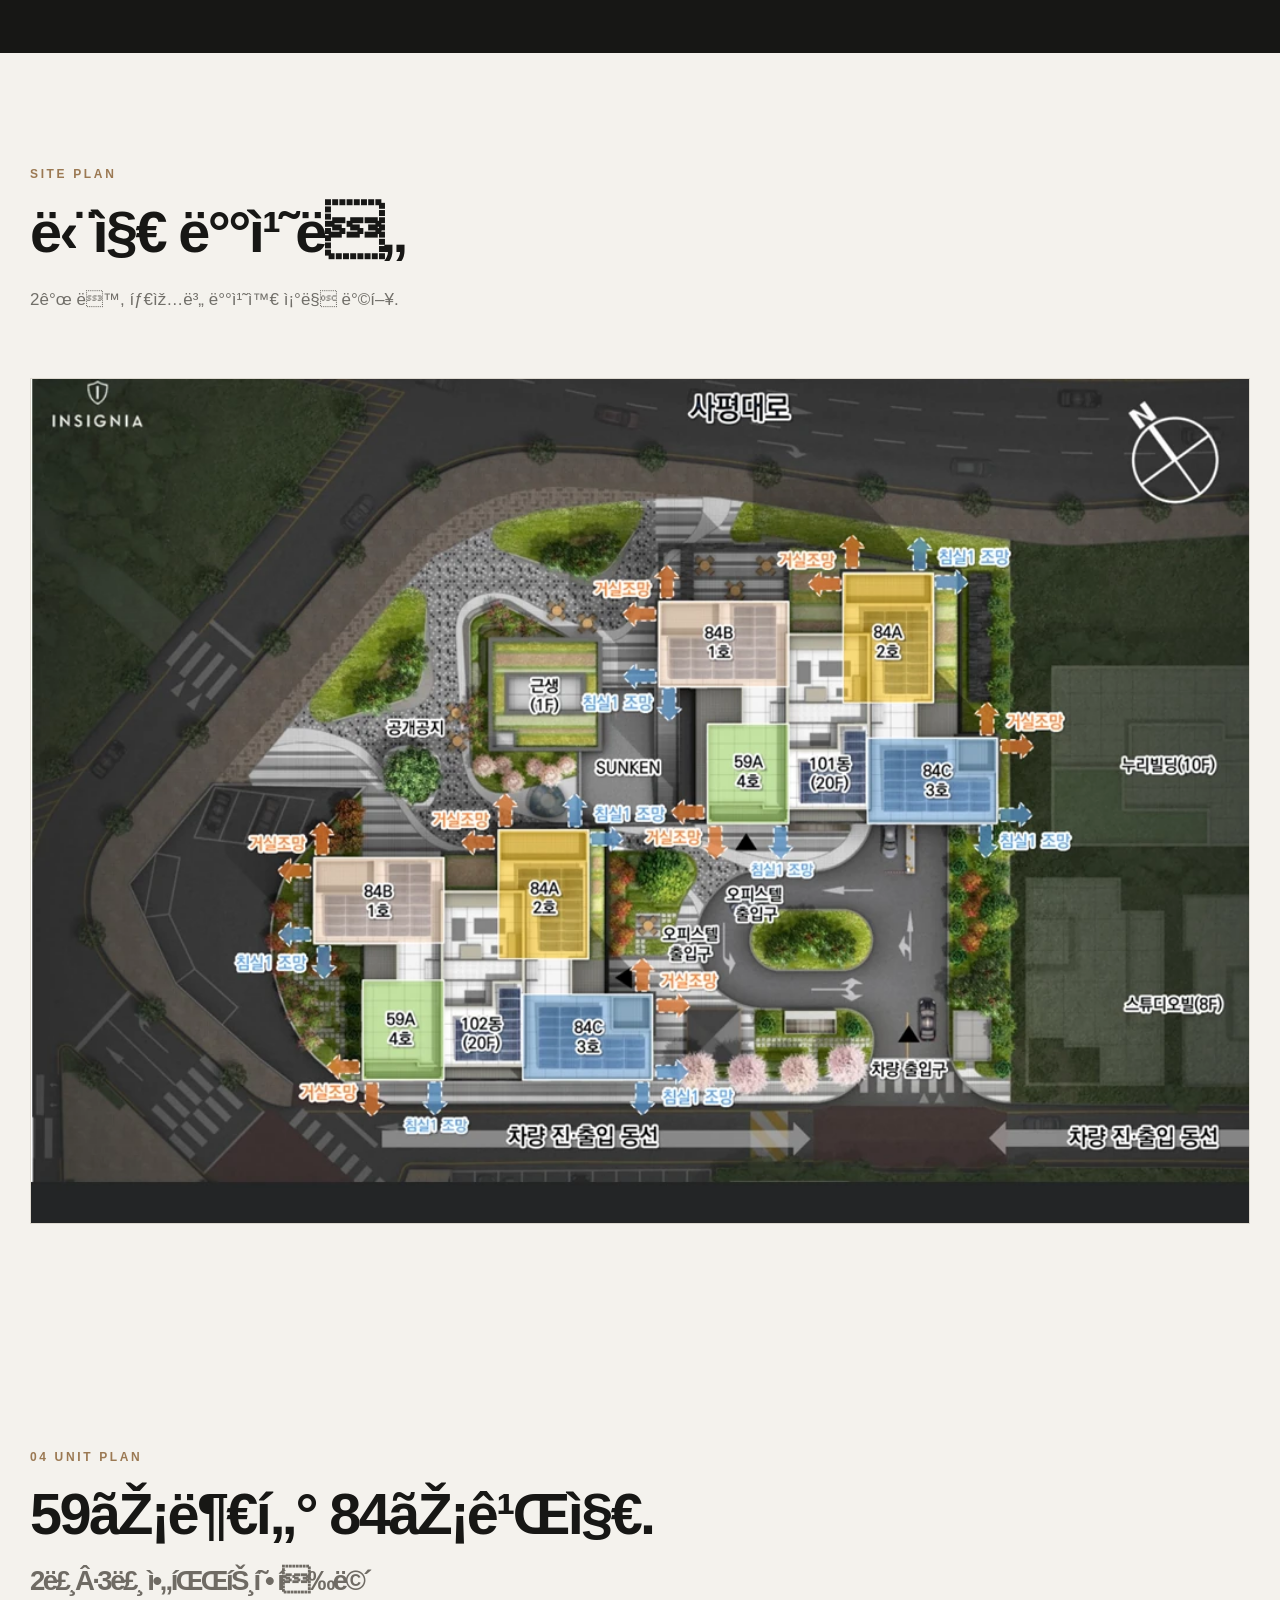
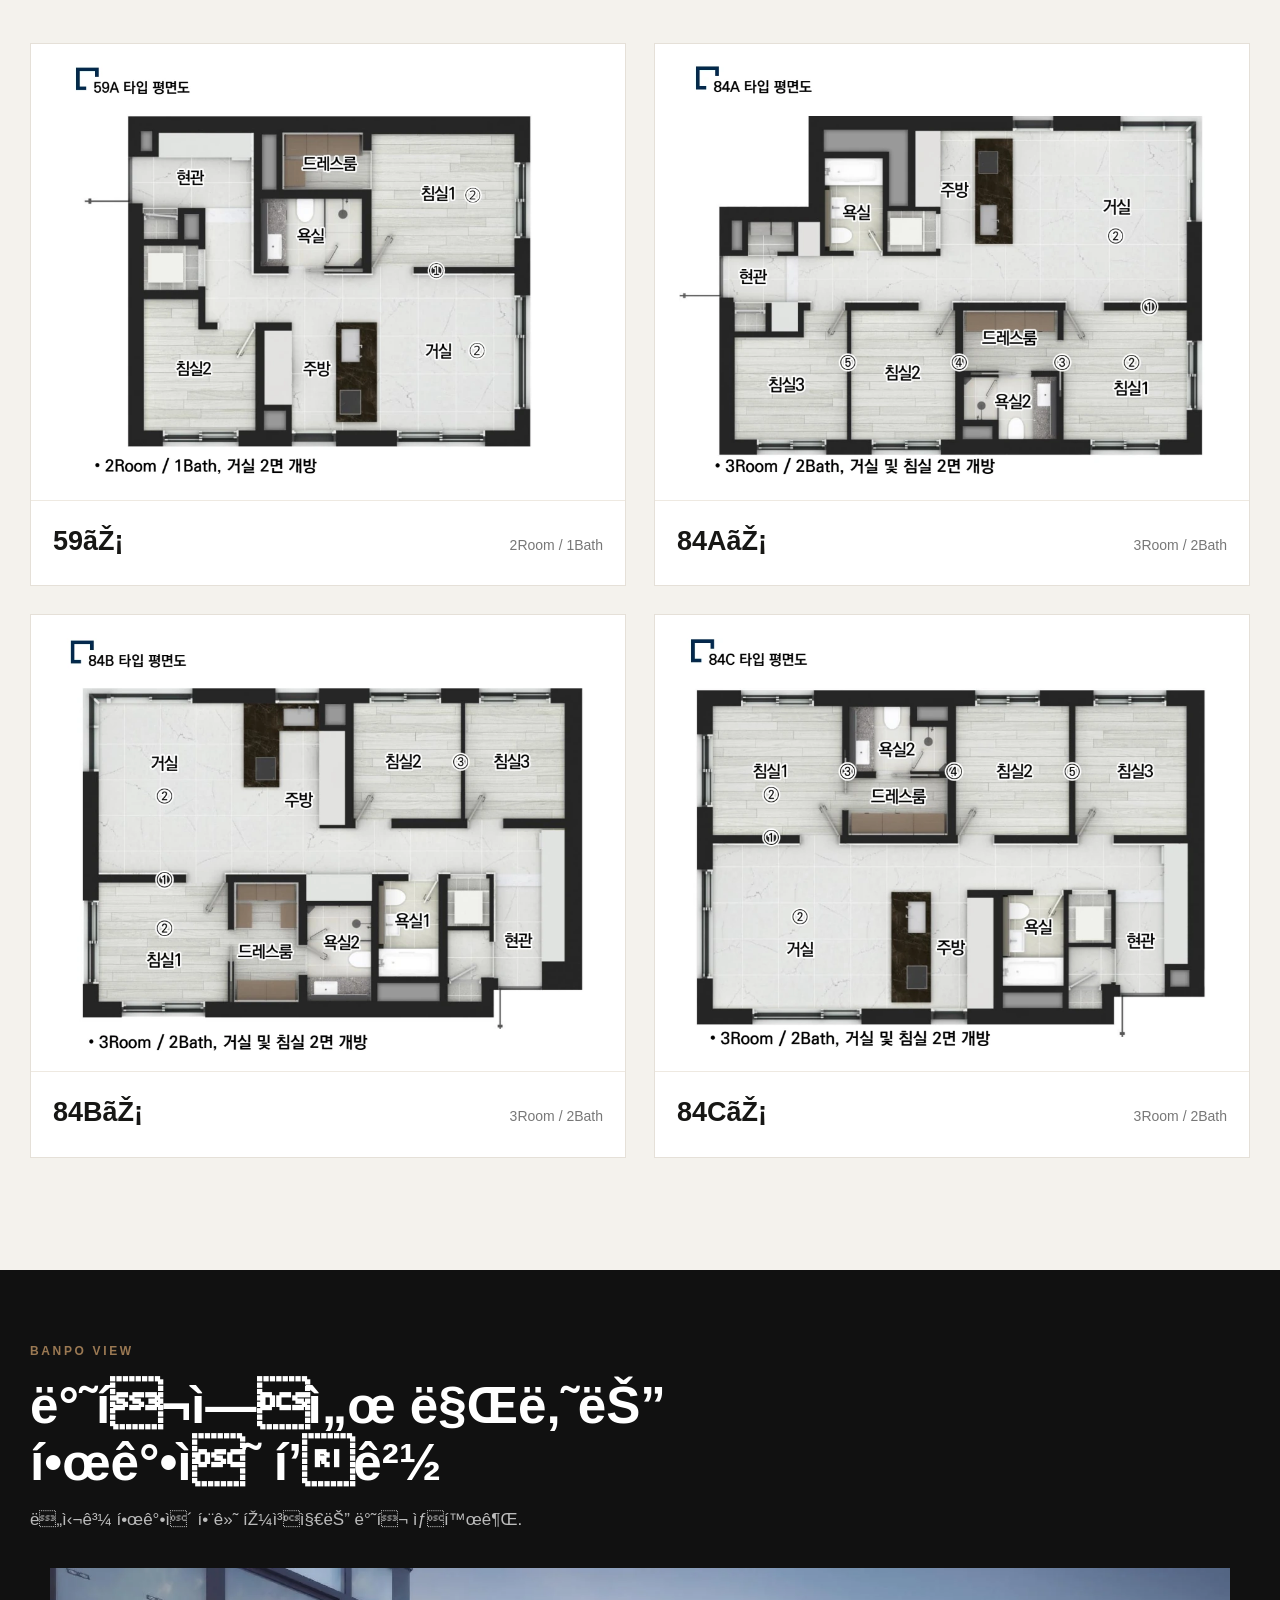
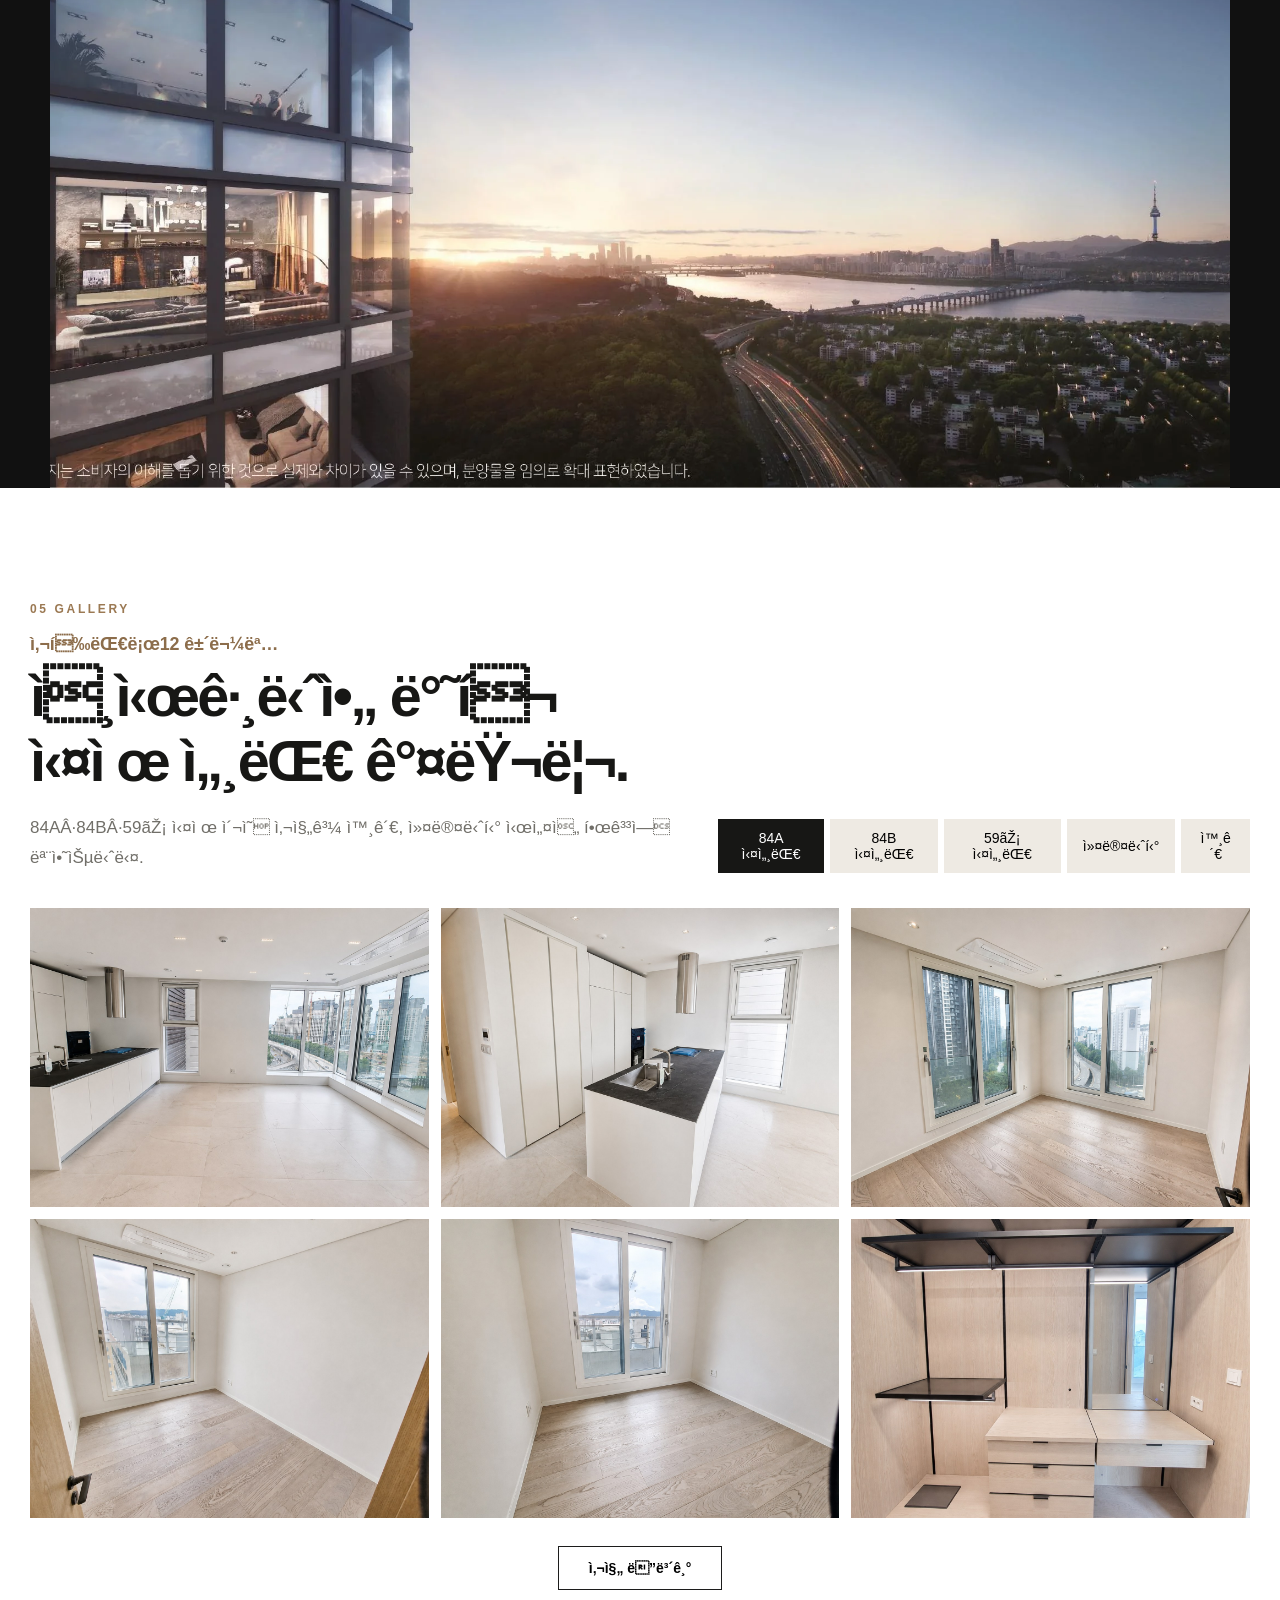
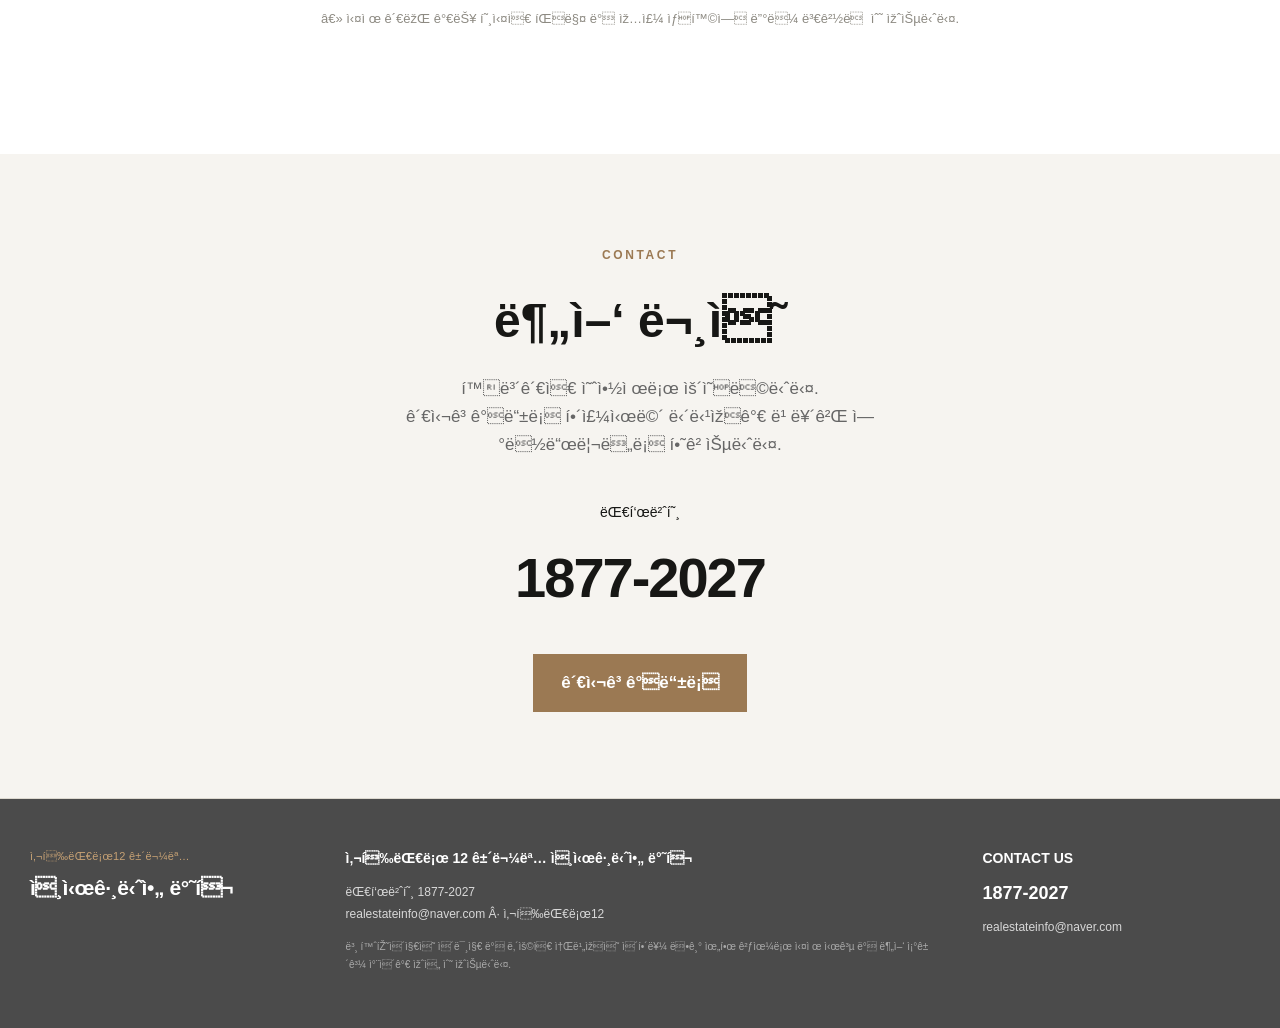
==== commit 9221d863: "현장명 표기를 '사평대로12 건물명'(작게)+'인시그니아 반포'(크게)로: 상단·푸터 로고, 첫 화면, 사업개요·갤러리 제목. 푸터 관리자 이름 삭제 Co-Authored-By: " ====
--- a/index.html
+++ b/index.html
@@ -1273,6 +1273,13 @@
   .hero h1{font-size:40px!important;line-height:1!important;margin-bottom:15px!important}
   .hero p{font-size:16px!important;line-height:1.5!important;max-width:100%!important}
 }
+/* 현장명 표기: 「사평대로12 건물명」 작게 + 「인시그니아 반포」 크게 */
+.logo .logo-sub{margin:0 0 5px;font-size:11px;font-weight:600;letter-spacing:.02em}
+.logo .logo-main{font-family:"Noto Sans KR",Arial,sans-serif;font-size:21px;font-weight:800;letter-spacing:-.02em}
+.title-pre{display:block;margin:0 0 10px;font-size:clamp(15px,1.4vw,19px);font-weight:700;letter-spacing:-.01em;color:#8c6d4b}
+.footer-brand span{display:block;margin:0 0 6px;font-size:11px;letter-spacing:.02em}
+.footer-brand strong{font-family:"Noto Sans KR",Arial,sans-serif;font-size:21px;font-weight:800;letter-spacing:-.02em}
+@media(max-width:900px){.logo .logo-sub{font-size:10px;margin-bottom:3px}.logo .logo-main{font-size:18px}}
 </style>
 <!-- Danggeun Market Code -->
 <script>
@@ -1295,16 +1302,16 @@
 
 
 </head><body>
-<header><div class="wrap nav"><a class="logo" href="#top"><span class="logo-main">INSIGNIA</span><span class="logo-sub">BANPO</span></a><nav class="menu"><a href="#project">사업개요</a><a href="#location">입지환경</a><a href="#insight-value">프리미엄</a><a href="#unit">타입안내</a><a href="#gallery">갤러리</a><a href="#contact">문의하기</a></nav><div class="header-phone" data-phone="">1877-2027</div><a class="nav-cta form-link" href="#contact">관심고객등록</a></div></header>
+<header><div class="wrap nav"><a class="logo" href="#top"><span class="logo-sub">사평대로12 건물명</span><span class="logo-main">인시그니아 반포</span></a><nav class="menu"><a href="#project">사업개요</a><a href="#location">입지환경</a><a href="#insight-value">프리미엄</a><a href="#unit">타입안내</a><a href="#gallery">갤러리</a><a href="#contact">문의하기</a></nav><div class="header-phone" data-phone="">1877-2027</div><a class="nav-cta form-link" href="#contact">관심고객등록</a></div></header>
 <section class="hero" id="top"><img alt="인시그니아 반포와 반포 일대" class="hero-bg" decoding="async" fetchpriority="high" loading="eager" src="assets/images/hero.webp"/><div class="wrap hero-content">
 <div class="hero-kicker">BANPO RESIDENCE</div>
-<div class="hero-brand" data-eyebrow="">사평대로12 신축오피스텔</div>
+<div class="hero-brand" data-eyebrow="">사평대로 12 건물명</div>
 <div class="hero-line"></div>
 <h1 data-hero-title=""></h1>
 <p data-hero-desc=""></p>
 </div></section>
 <section class="section insight-section" id="insight-value"><div class="wrap fade"><div class="eyebrow">INSIGHT VALUE</div><h2 class="title">반포의 가치는,<br/>입지에서 완성됩니다.</h2><p class="lead">한강·학군·교통·생활 인프라와 재건축 주거벨트가 이어지는 반포의 중심.</p><button aria-label="인사이트 밸류 크게 보기" class="image-button zoomable insight-button" type="button"><img alt="인시그니아 반포 인사이트 밸류" class="insight-value-img" decoding="async" loading="lazy" src="assets/images/insight-value.webp"/></button></div></section>
-<section class="section" id="project"><div class="wrap project-grid fade"><div><div class="eyebrow">01 PROJECT</div><h2 class="title">인시그니아 반포<br/>신축 2룸·3룸 아파텔</h2><p class="lead">59㎡·84㎡, 총 148실로 구성된 신축 주거형 오피스텔입니다.</p><div class="facts" id="facts"></div></div><img alt="인시그니아 반포 조감도" class="project-photo zoomable" data-zoom-group="project" decoding="async" loading="lazy" src="assets/images/project-aerial.webp"/></div></section>
+<section class="section" id="project"><div class="wrap project-grid fade"><div><div class="eyebrow">01 PROJECT</div><h2 class="title"><small class="title-pre">사평대로12 건물명</small>인시그니아 반포<br/>신축 2룸·3룸 아파텔</h2><p class="lead">59㎡·84㎡, 총 148실로 구성된 신축 주거형 오피스텔입니다.</p><div class="facts" id="facts"></div></div><img alt="인시그니아 반포 조감도" class="project-photo zoomable" data-zoom-group="project" decoding="async" loading="lazy" src="assets/images/project-aerial.webp"/></div></section>
 <section class="section alt" id="location"><div class="wrap fade"><div class="eyebrow">02 LOCATION</div><h2 class="title">고속터미널부터 구반포까지,<br/>완성된 반포 생활권</h2><p class="lead">구반포역 3분, 반포의 핵심 생활 인프라를 가까이.</p><div class="location-grid"><img alt="인시그니아 반포 입지 항공 조감도" class="location-img zoomable" data-zoom-group="location" decoding="async" loading="lazy" src="assets/images/location-map.webp"/><div class="location-list" id="locations"></div></div></div></section><section class="section education-visual" id="education-visual"><div class="wrap fade"><div class="eyebrow">EDUCATION</div><h2 class="title">반포의 교육환경을 한눈에</h2><p class="lead">반포를 대표하는 명문 학군과 국제학교까지.</p><button aria-label="반포 학군 인포그래픽 크게 보기" class="image-button zoomable" type="button"><img alt="반포 학군 교육 인포그래픽" class="education-img" decoding="async" loading="lazy" src="assets/images/school-infographic.webp"/></button></div></section>
 <section class="section value redevelopment-section" id="banpo-value"><div class="wrap fade"><div class="eyebrow">BANPO VALUE</div><h2 class="title">완성되어 가는<br/>반포의 새로운 주거벨트</h2><p class="lead">원베일리·트리니원에서 방배 재건축까지 이어지는 반포의 새로운 주거축.</p><button aria-label="인시그니아 반포 재건축 지도 크게 보기" class="image-button zoomable redevelopment-button" type="button"><img alt="인시그니아 반포 주변 신축 및 재건축 지도" class="redevelopment-map" decoding="async" loading="lazy" src="assets/images/banpo-redevelopment-map.webp"/></button></div></section>
 
@@ -1316,9 +1323,9 @@
 <article class="unit-card"><button class="image-button zoomable" data-zoom-group="unit" type="button"><img src="assets/images/unit-84c.webp" loading="lazy" decoding="async" alt="인시그니아 반포 84C㎡ 평면도"></button><div class="unit-card-copy"><h3>84C㎡</h3><span>3Room / 2Bath</span></div></article>
 </div></div></section>
 <section class="view-section" id="visual-break"><div class="wrap view-copy"><div class="eyebrow">BANPO VIEW</div><h2>반포에서 만나는<br/>한강의 풍경</h2><p>도심과 한강이 함께 펼쳐지는 반포 생활권.</p></div><div class="view-image"><img alt="반포 한강 조망" decoding="async" loading="lazy" src="assets/images/hangang-view-02.webp"/></div></section>
-<section class="section" id="gallery"><div class="wrap fade"><div class="gallery-head"><div><div class="eyebrow">05 GALLERY</div><h2 class="title">인시그니아 반포<br/>실제 세대 갤러리.</h2><p class="lead">84A·84B·59㎡ 실제 촬영 사진과 외관, 커뮤니티 시설을 한곳에 모았습니다.</p></div><div class="gallery-tabs"><button class="active" data-gallery="84A">84A 실세대</button><button data-gallery="84B">84B 실세대</button><button data-gallery="59">59㎡ 실세대</button><button data-gallery="커뮤니티">커뮤니티</button><button data-gallery="외관">외관</button></div></div><div class="gallery-grid" id="gallery-grid"></div><div class="gallery-more-wrap"><button class="gallery-more" id="gallery-more" type="button">사진 더보기</button></div><p class="gallery-note">※ 실제 관람 가능 호실은 판매 및 입주 상황에 따라 변경될 수 있습니다.</p></div></section>
+<section class="section" id="gallery"><div class="wrap fade"><div class="gallery-head"><div><div class="eyebrow">05 GALLERY</div><h2 class="title"><small class="title-pre">사평대로12 건물명</small>인시그니아 반포<br/>실제 세대 갤러리.</h2><p class="lead">84A·84B·59㎡ 실제 촬영 사진과 외관, 커뮤니티 시설을 한곳에 모았습니다.</p></div><div class="gallery-tabs"><button class="active" data-gallery="84A">84A 실세대</button><button data-gallery="84B">84B 실세대</button><button data-gallery="59">59㎡ 실세대</button><button data-gallery="커뮤니티">커뮤니티</button><button data-gallery="외관">외관</button></div></div><div class="gallery-grid" id="gallery-grid"></div><div class="gallery-more-wrap"><button class="gallery-more" id="gallery-more" type="button">사진 더보기</button></div><p class="gallery-note">※ 실제 관람 가능 호실은 판매 및 입주 상황에 따라 변경될 수 있습니다.</p></div></section>
 <section class="contact-section" id="contact"><div class="wrap contact-modern fade"><div class="eyebrow">CONTACT</div><h2>분양 문의</h2><p>홍보관은 예약제로 운영됩니다.<br/>관심고객등록 해주시면 담당자가 빠르게 연락드리도록 하겠습니다.</p><div class="contact-phone-label">대표번호</div><a class="contact-phone" href="tel:18772027">1877-2027</a><div class="contact-buttons"><a class="form-link contact-primary" href="#">관심고객등록</a><a class="contact-secondary" href="tel:18772027">전화상담</a></div></div></section>
-<footer class="site-footer"><div class="wrap footer-grid"><div class="footer-brand"><strong>INSIGNIA</strong><span>BANPO</span></div><div class="footer-info"><b>사평대로 12 건물명 인시그니아 반포</b><p>관리자 이상훈 · 대표번호 1877-2027<br/>realestateinfo@naver.com · 사평대로12</p><small>본 홈페이지의 이미지 및 내용은 소비자의 이해를 돕기 위한 것으로 실제 시공 및 분양 조건과 차이가 있을 수 있습니다.</small></div><div class="footer-contact"><b>CONTACT US</b><a href="tel:18772027">1877-2027</a><span>realestateinfo@naver.com</span></div></div></footer>
+<footer class="site-footer"><div class="wrap footer-grid"><div class="footer-brand"><span>사평대로12 건물명</span><strong>인시그니아 반포</strong></div><div class="footer-info"><b>사평대로 12 건물명 인시그니아 반포</b><p>대표번호 1877-2027<br/>realestateinfo@naver.com · 사평대로12</p><small>본 홈페이지의 이미지 및 내용은 소비자의 이해를 돕기 위한 것으로 실제 시공 및 분양 조건과 차이가 있을 수 있습니다.</small></div><div class="footer-contact"><b>CONTACT US</b><a href="tel:18772027">1877-2027</a><span>realestateinfo@naver.com</span></div></div></footer>
 <div class="mobile-bar"><a data-phone-link="" href="#">전화상담</a><a class="form-link" href="#">관심고객등록</a></div>
 <div aria-hidden="true" class="lightbox" id="lightbox">
 <button aria-label="닫기" class="lightbox-close" type="button">×</button>
@@ -1335,7 +1342,7 @@
 const SITE = {
   brand: "INSIGNIA BANPO",
   projectName: "인시그니아 반포",
-  eyebrow: "사평대로12 신축오피스텔",
+  eyebrow: "사평대로 12 건물명",
   heroTitle: "인시그니아 반포",
   heroDescription: "4년 전 분양가 · LTV 최대 70% · 구반포역 도보 3분 · 즉시입주",
   phone: "1877-2027",
